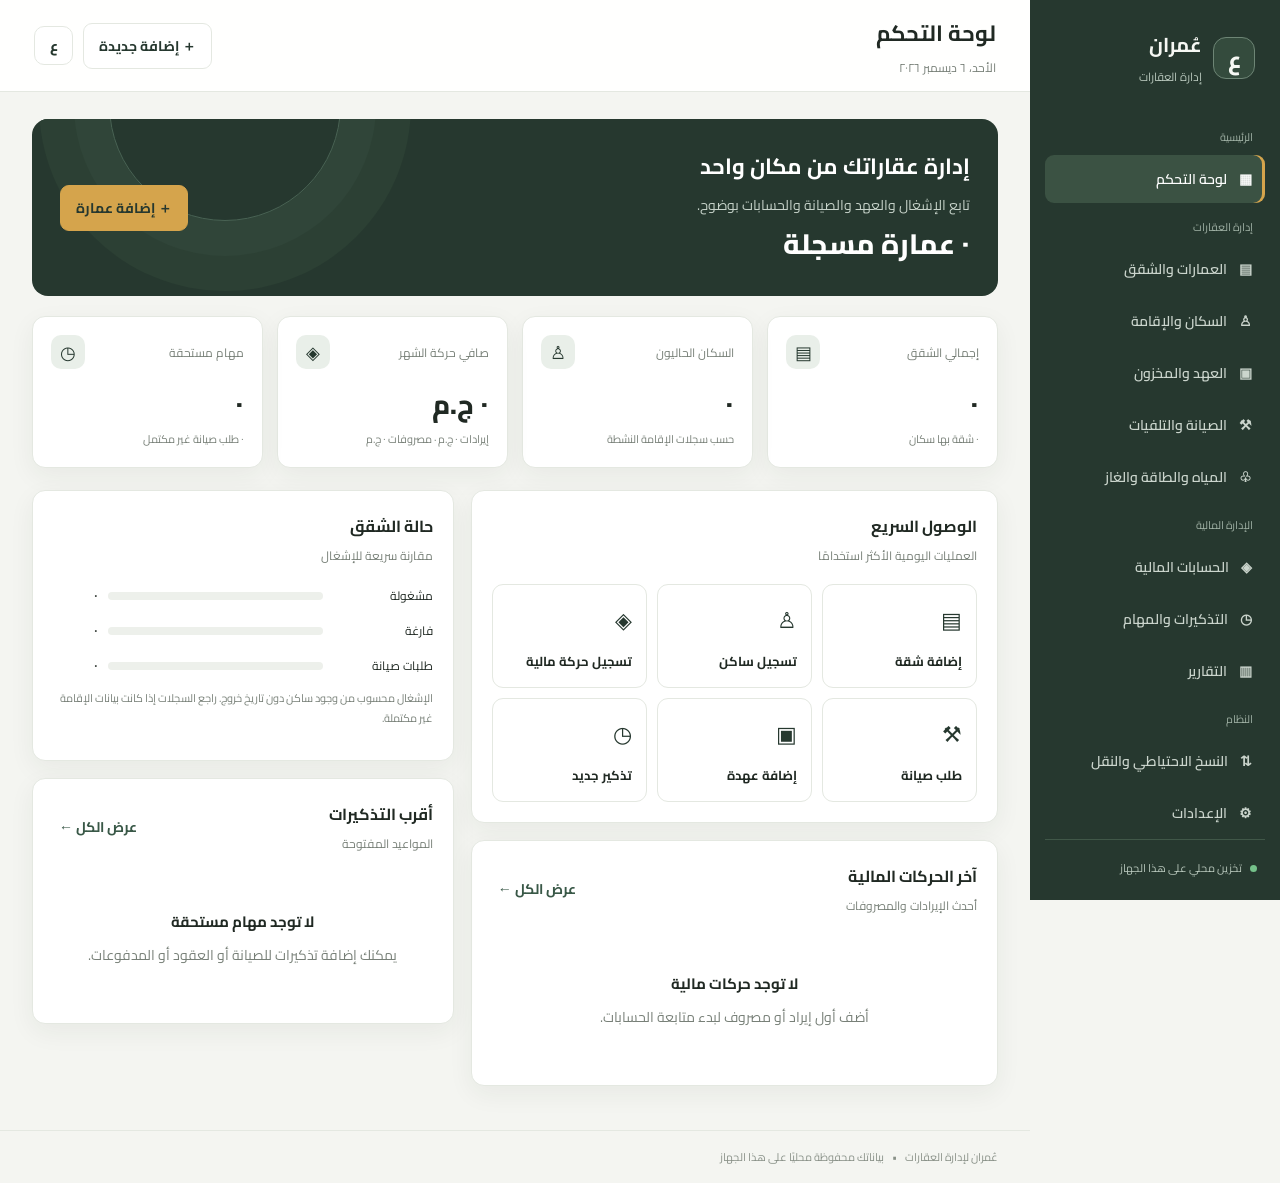
==== index.html @ 76b965e6 "Upgrade IndexedDB schema to version 3 safely" ====
<!doctype html>
<html lang="ar" dir="rtl">
<head>
<meta charset="utf-8"><meta name="viewport" content="width=device-width,initial-scale=1,viewport-fit=cover">
<meta name="theme-color" content="#26382f"><meta name="description" content="نظام إدارة العمارات والشقق والسكان والعهد والحسابات">
<style>
@import url('https://fonts.googleapis.com/css2?family=Cairo:wght@400;500;600;700;800&display=swap');
:root{--bg:#f4f5f1;--panel:#fff;--ink:#202923;--muted:#788078;--line:#e4e8e1;--green:#26382f;--green2:#395847;--soft:#e9efe9;--gold:#d5a44c;--red:#b54c42;--shadow:0 8px 26px rgba(26,44,33,.06)}
*{box-sizing:border-box}body{margin:0;background:var(--bg);color:var(--ink);font-family:"Cairo",Tahoma,Arial,sans-serif;font-size:14px}button,input,select,textarea{font:inherit}button{cursor:pointer}.app-shell{min-height:100vh;display:flex}.sidebar{width:250px;background:var(--green);color:#f6f8f4;position:fixed;right:0;top:0;bottom:0;padding:22px 15px;display:flex;flex-direction:column;z-index:20;overflow:auto}.brand{display:flex;align-items:center;gap:11px;padding:4px 10px 26px}.brand-mark{width:42px;height:42px;border:1px solid #6d8575;border-radius:13px;display:grid;place-items:center;font-size:23px;font-weight:800;background:#344b3d}.brand b{display:block;font-size:20px}.brand small{color:#b8c7bc}.nav-label{font-size:11px;color:#9fb0a4;margin:12px 12px 6px}.nav{width:100%;border:0;background:transparent;color:#cbd5cd;text-align:right;padding:11px 13px;border-radius:9px;display:flex;align-items:center;gap:12px;margin:2px 0;font-weight:600}.nav span{flex:1}.nav:hover,.nav.active{background:#3b5243;color:white}.nav.active{box-shadow:inset -3px 0 var(--gold)}.nav-badge{background:#d5a44c;color:#1f3026;border-radius:30px;min-width:8px;height:8px}.sidebar-foot{margin-top:auto;padding:18px 8px 0;color:#b8c7bc;font-size:11px;border-top:1px solid #405748}.status-dot{display:inline-block;width:7px;height:7px;background:#75c18a;border-radius:50%;margin-left:6px}.main{margin-right:250px;width:calc(100% - 250px);min-width:0}.topbar{height:92px;padding:20px 34px;background:rgba(255,255,255,.92);border-bottom:1px solid var(--line);display:flex;align-items:center;gap:14px;position:sticky;top:0;z-index:10}.topbar h1{margin:0;font-size:22px}.topbar p{margin:2px 0 0;color:var(--muted);font-size:12px}.top-actions{margin-right:auto;display:flex;gap:10px;align-items:center}.avatar,.icon-btn{border:1px solid var(--line);background:#fff;border-radius:10px;width:39px;height:39px;color:var(--green);font-weight:800}.mobile-menu{display:none}.content{padding:27px 32px;max-width:1600px;margin:auto;min-height:calc(100vh - 145px)}.footer{padding:16px 32px;color:#899188;font-size:11px;border-top:1px solid var(--line)}.footer span{margin:0 6px}.button{border:1px solid var(--green);background:var(--green);color:white;border-radius:9px;padding:9px 15px;font-weight:700;display:inline-flex;align-items:center;justify-content:center;gap:7px}.button:hover{background:var(--green2)}.button.ghost{background:white;color:var(--green);border-color:var(--line)}.button.danger{background:#fff5f4;border-color:#f0d4d1;color:var(--red)}.button.small{padding:5px 9px;font-size:12px}.button.gold{background:var(--gold);border-color:var(--gold);color:#25352a}.icon-btn{font-size:19px}.hero{background:var(--green);color:white;padding:26px 28px;border-radius:16px;display:flex;align-items:center;gap:20px;justify-content:space-between;margin-bottom:20px;position:relative;overflow:hidden}.hero:after{content:"";position:absolute;width:230px;height:230px;border:1px solid #496354;border-radius:50%;left:8%;top:-130px;box-shadow:0 0 0 35px #304539,0 0 0 70px #2c4034}.hero>*{z-index:1}.hero h2{margin:0 0 5px;font-size:22px}.hero p{margin:0;color:#c6d2c9}.hero .hero-number{font-size:28px;font-weight:800}.hero .button{background:var(--gold);border-color:var(--gold);color:#26382f}.stats-grid{display:grid;grid-template-columns:repeat(4,minmax(0,1fr));gap:14px;margin-bottom:22px}.stat-card,.panel,.data-card{background:var(--panel);border:1px solid var(--line);border-radius:13px;box-shadow:var(--shadow)}.stat-card{padding:18px}.stat-top{display:flex;align-items:center;justify-content:space-between;color:var(--muted);font-size:12px}.stat-icon{width:34px;height:34px;border-radius:10px;display:grid;place-items:center;background:var(--soft);color:var(--green);font-size:18px}.stat-value{font-size:27px;font-weight:800;margin:10px 0 0}.stat-note{font-size:11px;color:var(--muted)}.dashboard-grid{display:grid;grid-template-columns:1.25fr 1fr;gap:17px}.panel{padding:20px;margin-bottom:17px;min-width:0}.panel-head{display:flex;align-items:center;justify-content:space-between;gap:12px;margin-bottom:17px}.panel-head h3{margin:0;font-size:16px}.panel-head p{margin:3px 0 0;color:var(--muted);font-size:12px}.link-btn{border:0;background:transparent;color:var(--green2);font-weight:700}.quick-grid{display:grid;grid-template-columns:repeat(3,1fr);gap:10px}.quick-tile{border:1px solid var(--line);background:#fff;border-radius:11px;padding:14px;text-align:right;display:flex;flex-direction:column;gap:8px;color:var(--ink)}.quick-tile:hover{border-color:#a7b8aa;background:#f9fbf8}.quick-tile b{font-size:13px}.quick-tile span{font-size:22px;color:var(--green)}.section-title{display:flex;justify-content:space-between;align-items:center;margin-bottom:18px;gap:12px}.section-title h2{font-size:20px;margin:0}.section-title p{color:var(--muted);margin:4px 0 0;font-size:12px}.toolbar{display:flex;gap:9px;flex-wrap:wrap;margin-bottom:15px}.field,.search{border:1px solid #dfe5de;background:#fff;border-radius:9px;padding:10px 12px;outline:none;color:var(--ink);width:100%;min-width:0}.field:focus,.search:focus{border-color:#6c8b75;box-shadow:0 0 0 3px #e7eee8}.search{max-width:330px}.toolbar .field{width:auto;min-width:145px}.table-wrap{overflow:auto;border:1px solid var(--line);border-radius:10px}table{width:100%;border-collapse:collapse;white-space:nowrap;background:white}th,td{padding:12px 14px;text-align:right;border-bottom:1px solid #edf0eb;font-size:12px}th{background:#f8f9f6;color:#727c72;font-weight:700}tbody tr:last-child td{border-bottom:0}tbody tr:hover{background:#fbfcfa}.empty{text-align:center;padding:35px 15px;color:var(--muted)}.empty b{display:block;color:var(--ink);font-size:15px;margin-bottom:6px}.pill{display:inline-flex;padding:4px 8px;border-radius:30px;background:#edf1ed;color:#526355;font-size:11px;font-weight:700}.pill.good{background:#e6f4e9;color:#2e7543}.pill.warn{background:#fff3d9;color:#936a19}.pill.bad{background:#fde9e7;color:#a43d35}.pill.blue{background:#e8f1f7;color:#3f6b82}.muted{color:var(--muted)}.two-col{display:grid;grid-template-columns:1fr 1fr;gap:17px}.form-grid{display:grid;grid-template-columns:repeat(2,minmax(0,1fr));gap:13px}.form-field{display:flex;flex-direction:column;gap:6px}.form-field label{font-weight:700;font-size:12px}.form-field.full{grid-column:1/-1}.form-field small{font-size:11px;color:var(--muted)}textarea.field{min-height:80px;resize:vertical}.modal-backdrop{position:fixed;inset:0;background:rgba(18,28,21,.55);z-index:100;display:grid;place-items:center;padding:18px}.modal{width:min(720px,100%);max-height:90vh;overflow:auto;background:white;border-radius:16px;box-shadow:0 20px 70px #0003}.modal-head{display:flex;align-items:center;justify-content:space-between;padding:18px 22px;border-bottom:1px solid var(--line)}.modal-head h3{margin:0;font-size:17px}.modal-body{padding:22px}.modal-foot{padding:15px 22px;border-top:1px solid var(--line);display:flex;gap:9px;justify-content:flex-start}.close-btn{border:0;background:#f1f3ef;border-radius:8px;width:32px;height:32px}.toast-root{position:fixed;bottom:20px;left:20px;z-index:200;display:grid;gap:8px}.toast{padding:12px 16px;background:#24392d;color:white;border-radius:10px;box-shadow:var(--shadow);max-width:min(400px,90vw)}.toast.error{background:#9d3d35}.alert-strip{margin:16px 32px 0;padding:12px 15px;border:1px solid #f0dbad;background:#fff8e8;color:#805f1c;border-radius:10px}.hidden{display:none!important}.bar-row{display:grid;grid-template-columns:100px 1fr 45px;gap:10px;align-items:center;margin:12px 0;font-size:12px}.bar-track{height:8px;background:#edf0eb;border-radius:20px;overflow:hidden}.bar-fill{height:100%;background:var(--green2);border-radius:20px}.resident-photo{width:35px;height:35px;object-fit:cover;border-radius:9px;background:#edf0eb}.file-drop{padding:22px;border:1px dashed #b9c7ba;border-radius:12px;text-align:center;background:#fafbf9}.file-drop input{max-width:100%}.notice{padding:13px 15px;background:#f5f7f2;border-right:3px solid var(--gold);border-radius:7px;color:#586257;font-size:12px;line-height:1.9}.actions{display:flex;gap:6px;align-items:center}.actions button{border:1px solid var(--line);background:white;border-radius:7px;padding:5px 8px;color:var(--green);font-size:12px}.danger-text{color:var(--red)}.mini-metrics{display:flex;gap:8px;flex-wrap:wrap}.metric-chip{padding:8px 11px;background:#f4f6f2;border-radius:8px;font-size:12px}.metric-chip b{margin-right:5px}.tabs{display:flex;gap:5px;border-bottom:1px solid var(--line);margin-bottom:15px;overflow:auto}.tab{padding:10px 13px;border:0;background:none;color:var(--muted);white-space:nowrap}.tab.active{color:var(--green);border-bottom:2px solid var(--green);font-weight:800}.checkline{display:flex;align-items:center;gap:8px}.checkline input{width:17px;height:17px}.danger-zone{border:1px solid #f0d4d1;border-radius:10px;padding:15px}.danger-zone h4{color:var(--red);margin:0 0 8px}.small-text{font-size:11px;color:var(--muted);line-height:1.8}.report-summary{display:grid;grid-template-columns:repeat(3,1fr);gap:10px}.report-box{padding:14px;background:#f6f7f4;border-radius:9px}.report-box small{color:var(--muted);display:block}.report-box b{font-size:19px}.print-only{display:none}
@media(max-width:1100px){.stats-grid{grid-template-columns:repeat(2,1fr)}.content{padding:22px}.topbar{padding:18px 22px}.dashboard-grid{grid-template-columns:1fr}}
@media(max-width:760px){.sidebar{transform:translateX(105%);transition:transform .2s;width:270px;box-shadow:-12px 0 30px #0002}.sidebar.open{transform:translateX(0)}.main{margin-right:0;width:100%}.mobile-menu{display:block}.topbar{height:78px;padding:12px 15px}.topbar h1{font-size:18px}.topbar p{font-size:10px}.top-actions .button{padding:8px 10px;font-size:12px}.content{padding:17px 13px}.hero{padding:20px;align-items:flex-start;flex-direction:column}.hero h2{font-size:19px}.stats-grid{gap:9px}.stat-card{padding:13px}.stat-value{font-size:23px}.dashboard-grid,.two-col{grid-template-columns:1fr}.quick-grid{grid-template-columns:repeat(2,1fr)}.form-grid{grid-template-columns:1fr}.form-field.full{grid-column:auto}.section-title{align-items:flex-start}.section-title h2{font-size:18px}.search{max-width:none;flex:1}.toolbar .field{flex:1;min-width:120px}.panel{padding:14px}.report-summary{grid-template-columns:1fr 1fr}.footer{padding:14px}.alert-strip{margin:10px 13px 0}.modal-backdrop{padding:8px}.modal-body{padding:15px}.modal-head,.modal-foot{padding:14px 15px}}
@media print{.sidebar,.topbar,.footer,.toolbar,.button,.actions,.mobile-menu{display:none!important}.main{margin:0;width:100%}.content{padding:0}.panel,.stat-card{box-shadow:none;break-inside:avoid}.print-only{display:block}body{background:white}}

</style>
<title>عمران | إدارة العقارات</title>
</head>
<body>
<div class="app-shell">
<aside class="sidebar" id="sidebar">
  <div class="brand"><div class="brand-mark">ع</div><div><b>عُمران</b><small>إدارة العقارات</small></div></div>
  <div class="nav-label">الرئيسية</div>
  <button class="nav active" data-page="dashboard">▦ <span>لوحة التحكم</span></button>
  <div class="nav-label">إدارة العقارات</div>
  <button class="nav" data-page="buildings">▤ <span>العمارات والشقق</span></button>
  <button class="nav" data-page="residents">♙ <span>السكان والإقامة</span></button>
  <button class="nav" data-page="inventory">▣ <span>العهد والمخزون</span></button>
  <button class="nav" data-page="maintenance">⚒ <span>الصيانة والتلفيات</span></button>
  <button class="nav" data-page="utilities">♧ <span>المياه والطاقة والغاز</span></button>
  <div class="nav-label">الإدارة المالية</div>
  <button class="nav" data-page="finance">◈ <span>الحسابات المالية</span></button>
  <button class="nav" data-page="reminders">◷ <span>التذكيرات والمهام</span><i id="reminderBadge" class="nav-badge"></i></button>
  <button class="nav" data-page="reports">▥ <span>التقارير</span></button>
  <div class="nav-label">النظام</div>
  <button class="nav" data-page="backup">⇅ <span>النسخ الاحتياطي والنقل</span></button>
  <button class="nav" data-page="settings">⚙ <span>الإعدادات</span></button>
  <div class="sidebar-foot"><span class="status-dot"></span> تخزين محلي على هذا الجهاز</div>
</aside>
<main class="main">
<header class="topbar"><button class="icon-btn mobile-menu" id="menuToggle" aria-label="القائمة">☰</button><div><h1 id="pageTitle">لوحة التحكم</h1><p id="todayLabel"></p></div><div class="top-actions"><button class="button ghost" id="quickAdd">＋ إضافة جديدة</button><button class="avatar" id="profileBtn" title="معلومات البرنامج">ع</button></div></header>
<div id="alertStrip" class="alert-strip hidden"></div>
<section id="pageContent" class="content" aria-live="polite"></section>
<footer class="footer">عُمران لإدارة العقارات <span>•</span> بياناتك محفوظة محليًا على هذا الجهاز</footer>
</main>
</div>
<div id="modalRoot"></div><div id="toastRoot" class="toast-root" aria-live="polite"></div>
<script>
/* Omran property manager - local-first, IndexedDB */
(() => {
"use strict";
const DB_NAME="omran-property-manager", DB_VERSION=3, STORE="records", META="meta";
const $=s=>document.querySelector(s), $$=s=>Array.from(document.querySelectorAll(s));
const today=()=>new Date().toISOString().slice(0,10);
const uid=()=>`${Date.now().toString(36)}-${Math.random().toString(36).slice(2,9)}`;
const fmt=n=>new Intl.NumberFormat("ar-EG",{maximumFractionDigits:2}).format(Number(n||0));
const dateFmt=d=>d?new Date(d+"T12:00:00").toLocaleDateString("ar-EG"): "—";
const esc=s=>String(s??"").replace(/[&<>"']/g,c=>({"&":"&amp;","<":"&lt;",">":"&gt;",'"':"&quot;","'":"&#39;"}[c]));
const money=n=>`${fmt(n)} ج.م`;
const categories={
buildings:{label:"العمارات",title:"العمارات والشقق"},
apartments:{label:"الشقق",title:"الشقق"},
residents:{label:"السكان",title:"السكان والإقامة"},
inventory:{label:"العهد",title:"العهد والمخزون"},
maintenance:{label:"الصيانة",title:"الصيانة والتلفيات"},
utilities:{label:"المرافق",title:"المياه والطاقة والغاز"},
finance:{label:"الحسابات",title:"الحسابات المالية"},
reminders:{label:"التذكيرات",title:"التذكيرات والمهام"},
};
let db, state={page:"dashboard", search:"", filterBuilding:"", filterStatus:"", editId:null, modalType:null, lock:false};
const stores=["buildings","apartments","residents","residenceHistory","inventory","stockMoves","maintenance","utilities","transactions","reminders","meta"];
function openDB(){return new Promise((resolve,reject)=>{const req=indexedDB.open(DB_NAME,DB_VERSION);req.onupgradeneeded=()=>{const d=req.result;stores.forEach(s=>{if(!d.objectStoreNames.contains(s))d.createObjectStore(s,{keyPath:"id"});});};req.onsuccess=()=>resolve(req.result);req.onerror=()=>reject(req.error);});}
function all(store){return new Promise((resolve,reject)=>{const tx=db.transaction(store,"readonly"),r=tx.objectStore(store).getAll();r.onsuccess=()=>resolve(r.result||[]);r.onerror=()=>reject(r.error);});}
function get(store,id){return new Promise((resolve,reject)=>{const r=db.transaction(store,"readonly").objectStore(store).get(id);r.onsuccess=()=>resolve(r.result||null);r.onerror=()=>reject(r.error);});}
function put(store,obj){return new Promise((resolve,reject)=>{const tx=db.transaction(store,"readwrite");tx.objectStore(store).put(obj);tx.oncomplete=()=>resolve(obj);tx.onerror=()=>reject(tx.error);});}
function del(store,id){return new Promise((resolve,reject)=>{const tx=db.transaction(store,"readwrite");tx.objectStore(store).delete(id);tx.oncomplete=resolve;tx.onerror=()=>reject(tx.error);});}
async function rows(store){return (await all(store)).sort((a,b)=>(b.updatedAt||b.createdAt||"").localeCompare(a.updatedAt||a.createdAt||""));}
async function save(store,data){const old=data.id?await get(store,data.id):null;const obj={...old,...data,id:data.id||uid(),createdAt:old?.createdAt||new Date().toISOString(),updatedAt:new Date().toISOString()};await put(store,obj);return obj;}
function toast(msg,type=""){const el=document.createElement("div");el.className="toast "+type;el.textContent=msg;$("#toastRoot").append(el);setTimeout(()=>el.remove(),3500);}
function buildingName(id,bs){return bs.find(x=>x.id===id)?.name||"—";}
function apartmentName(id,aps,bs=[]){const a=aps.find(x=>x.id===id);return a?`${buildingName(a.buildingId,bs)} / شقة ${a.number}`:"—";}
function pill(text,type=""){return `<span class="pill ${type}">${esc(text)}</span>`;}
function empty(title,desc="ابدأ بإضافة أول سجل لهذا القسم."){return `<div class="empty"><b>${esc(title)}</b>${esc(desc)}</div>`;}
function pageTitle(p){const map={dashboard:"لوحة التحكم",buildings:"العمارات والشقق",residents:"السكان والإقامة",inventory:"العهد والمخزون",maintenance:"الصيانة والتلفيات",utilities:"المياه والطاقة والغاز",finance:"الحسابات المالية",reminders:"التذكيرات والمهام",reports:"التقارير",backup:"النسخ الاحتياطي والنقل",settings:"الإعدادات"};return map[p]||"عُمران";}
function sectionHead(title,desc,buttonText="",buttonAction=""){return `<div class="section-title"><div><h2>${title}</h2><p>${desc}</p></div>${buttonText?`<button class="button" data-action="${buttonAction}">＋ ${buttonText}</button>`:""}</div>`;}
function panelHead(title,desc="",right=""){return `<div class="panel-head"><div><h3>${title}</h3>${desc?`<p>${desc}</p>`:""}</div>${right}</div>`;}
function stat(label,value,icon,note=""){return `<div class="stat-card"><div class="stat-top"><span>${label}</span><span class="stat-icon">${icon}</span></div><div class="stat-value">${value}</div><div class="stat-note">${note}</div></div>`;}
function table(headers,body){return `<div class="table-wrap"><table><thead><tr>${headers.map(h=>`<th>${h}</th>`).join("")}</tr></thead><tbody>${body||`<tr><td colspan="${headers.length}">${empty("لا توجد بيانات مطابقة","غيّر عوامل البحث أو أضف سجلًا جديدًا.")}</td></tr>`}</tbody></table></div>`;}
function actionButtons(store,id){return `<div class="actions"><button data-action="edit" data-store="${store}" data-id="${id}">تعديل</button><button class="danger-text" data-action="delete" data-store="${store}" data-id="${id}">حذف</button></div>`;}
function buildingOptions(bs,selected=""){return `<option value="">اختر العمارة</option>`+bs.map(b=>`<option value="${b.id}" ${selected===b.id?"selected":""}>${esc(b.name)}</option>`).join("");}
function apartmentOptions(aps,bs,selected=""){return `<option value="">اختر الشقة</option>`+aps.map(a=>`<option value="${a.id}" ${selected===a.id?"selected":""}>${esc(buildingName(a.buildingId,bs))} — ${esc(a.number)}</option>`).join("");}
async function render(){if(!db)return;$("#pageTitle").textContent=pageTitle(state.page);$("#todayLabel").textContent=new Date().toLocaleDateString("ar-EG",{weekday:"long",year:"numeric",month:"long",day:"numeric"});$$(".nav").forEach(b=>b.classList.toggle("active",b.dataset.page===state.page));const reminders=await all("reminders");const due=reminders.filter(r=>!r.done&&r.date<=today()).length;$("#reminderBadge").style.display=due?"inline-block":"none";$("#alertStrip").classList.toggle("hidden",!due);$("#alertStrip").textContent=due?`لديك ${fmt(due)} تذكيرًا أو مهمة مستحقة أو متأخرة. راجع قسم التذكيرات.`:"";const content=$("#pageContent");content.innerHTML=await renderPage(state.page);content.querySelectorAll("[data-action]").forEach(b=>b.addEventListener("click",()=>handleAction(b.dataset.action,b.dataset.store,b.dataset.id)));content.querySelectorAll("[data-page-link]").forEach(b=>b.addEventListener("click",()=>navigate(b.dataset.pageLink)));content.querySelectorAll("[data-filter]").forEach(el=>el.addEventListener("input",()=>{state[el.dataset.filter]=el.value;render();}));content.querySelectorAll("[data-csv]").forEach(b=>b.addEventListener("click",()=>exportCSV(b.dataset.csv)));content.querySelectorAll("[data-print]").forEach(b=>b.addEventListener("click",()=>window.print()));}
async function renderPage(p){switch(p){case"dashboard":return dashboard();case"buildings":return buildingsPage();case"residents":return residentsPage();case"inventory":return inventoryPage();case"maintenance":return maintenancePage();case"utilities":return utilitiesPage();case"finance":return financePage();case"reminders":return remindersPage();case"reports":return reportsPage();case"backup":return backupPage();case"settings":return settingsPage();default:return dashboard();}}
async function dashboard(){const [bs,aps,rs,ms,ts,rem,inv]=await Promise.all(["buildings","apartments","residents","maintenance","transactions","reminders","inventory"].map(all));const activeResidents=rs.filter(x=>!x.exitDate);const occupied=new Set(activeResidents.map(x=>x.apartmentId));const due=rem.filter(x=>!x.done&&x.date<=today());const month=today().slice(0,7),tx=ts.filter(x=>(x.date||"").startsWith(month));const inc=tx.filter(x=>x.type==="income").reduce((s,x)=>s+Number(x.amount||0),0),out=tx.filter(x=>x.type==="expense").reduce((s,x)=>s+Number(x.amount||0),0);const openM=ms.filter(x=>x.status!=="مكتمل");const recent=[...ts].sort((a,b)=>(b.date||"").localeCompare(a.date||"")).slice(0,5);return `<div class="hero"><div><h2>إدارة عقاراتك من مكان واحد</h2><p>تابع الإشغال والعهد والصيانة والحسابات بوضوح.</p><div class="hero-number">${fmt(bs.length)} عمارة مسجلة</div></div><button class="button" data-action="add" data-store="buildings">＋ إضافة عمارة</button></div><div class="stats-grid">${stat("إجمالي الشقق",fmt(aps.length),"▤",`${fmt(occupied.size)} شقة بها سكان`)}${stat("السكان الحاليون",fmt(activeResidents.length),"♙","حسب سجلات الإقامة النشطة")}${stat("صافي حركة الشهر",money(inc-out),"◈",`إيرادات ${money(inc)} · مصروفات ${money(out)}`)}${stat("مهام مستحقة",fmt(due.length),"◷",`${fmt(openM.length)} طلب صيانة غير مكتمل`)}</div><div class="dashboard-grid"><div><div class="panel">${panelHead("الوصول السريع","العمليات اليومية الأكثر استخدامًا")}<div class="quick-grid"><button class="quick-tile" data-action="add" data-store="apartments"><span>▤</span><b>إضافة شقة</b></button><button class="quick-tile" data-action="add" data-store="residents"><span>♙</span><b>تسجيل ساكن</b></button><button class="quick-tile" data-action="add" data-store="transactions"><span>◈</span><b>تسجيل حركة مالية</b></button><button class="quick-tile" data-action="add" data-store="maintenance"><span>⚒</span><b>طلب صيانة</b></button><button class="quick-tile" data-action="add" data-store="inventory"><span>▣</span><b>إضافة عهدة</b></button><button class="quick-tile" data-action="add" data-store="reminders"><span>◷</span><b>تذكير جديد</b></button></div></div><div class="panel">${panelHead("آخر الحركات المالية","أحدث الإيرادات والمصروفات",`<button class="link-btn" data-page-link="finance">عرض الكل ←</button>`)}${recent.length?table(["التاريخ","البيان","النوع","المبلغ"],recent.map(t=>`<tr><td>${dateFmt(t.date)}</td><td>${esc(t.title)}</td><td>${pill(t.type==="income"?"إيراد":"مصروف",t.type==="income"?"good":"warn")}</td><td>${money(t.amount)}</td></tr>`).join("")):empty("لا توجد حركات مالية","أضف أول إيراد أو مصروف لبدء متابعة الحسابات.")}</div></div><div><div class="panel">${panelHead("حالة الشقق","مقارنة سريعة للإشغال")}<div class="bar-row"><span>مشغولة</span><div class="bar-track"><div class="bar-fill" style="width:${aps.length?Math.min(100,occupied.size/aps.length*100):0}%"></div></div><b>${fmt(occupied.size)}</b></div><div class="bar-row"><span>فارغة</span><div class="bar-track"><div class="bar-fill" style="width:${aps.length?Math.min(100,Math.max(0,aps.length-occupied.size)/aps.length*100):0}%;background:#d5a44c"></div></div><b>${fmt(Math.max(0,aps.length-occupied.size))}</b></div><div class="bar-row"><span>طلبات صيانة</span><div class="bar-track"><div class="bar-fill" style="width:${Math.min(100,openM.length*10)}%;background:#b54c42"></div></div><b>${fmt(openM.length)}</b></div><p class="small-text">الإشغال محسوب من وجود ساكن دون تاريخ خروج. راجع السجلات إذا كانت بيانات الإقامة غير مكتملة.</p></div><div class="panel">${panelHead("أقرب التذكيرات","المواعيد المفتوحة",`<button class="link-btn" data-page-link="reminders">عرض الكل ←</button>`)}${due.length?due.slice(0,5).map(r=>`<div class="bar-row" style="grid-template-columns:1fr auto"><span>${esc(r.title)}<small class="muted" style="display:block">${dateFmt(r.date)}</small></span>${pill(r.date<today()?"متأخر":"اليوم",r.date<today()?"bad":"warn")}</div>`).join(""):empty("لا توجد مهام مستحقة","يمكنك إضافة تذكيرات للصيانة أو العقود أو المدفوعات.")}</div></div></div>`;}
async function buildingsPage(){const [bs,aps]=await Promise.all([all("buildings"),all("apartments")]);const q=state.search.toLowerCase();const list=bs.filter(b=>(b.name+" "+b.address).toLowerCase().includes(q));return `${sectionHead("العمارات والشقق","إدارة العقارات والوحدات وسعة كل شقة","إضافة عمارة","add-building")}<div class="toolbar"><input class="search" placeholder="ابحث باسم العمارة أو العنوان..." data-filter="search" value="${esc(state.search)}"><button class="button ghost" data-action="add" data-store="apartments">＋ إضافة شقة</button></div><div class="stats-grid">${stat("العمارات",fmt(bs.length),"▤")}${stat("الشقق",fmt(aps.length),"▦")}${stat("إجمالي السعة",fmt(aps.reduce((s,a)=>s+Number(a.capacity||0),0)),"♙","مكانًا للسكن")}${stat("متوسط الشقق/عمارة",bs.length?fmt(aps.length/bs.length):"0","⌂")}</div><div class="panel">${list.length?table(["العمارة","العنوان","الأدوار","عدد الشقق","بيانات التواصل","الإجراءات"],list.map(b=>`<tr><td><b>${esc(b.name)}</b></td><td>${esc(b.address||"—")}</td><td>${fmt(b.floors||0)}</td><td>${aps.filter(a=>a.buildingId===b.id).length}</td><td>${esc(b.phone||"—")}</td><td>${actionButtons("buildings",b.id)} <button class="button small ghost" data-action="view-building" data-id="${b.id}">الشقق</button></td></tr>`).join("")):empty("لا توجد عمارات بعد","أضف العمارة الأولى ثم أضف الشقق التابعة لها.")}</div><div class="panel">${panelHead("قائمة الشقق","رقم الشقة فريد داخل كل عمارة",`<button class="button small ghost" data-csv="apartments">تصدير CSV</button>`)}${aps.length?table(["العمارة","رقم الشقة","الدور","السعة","الحالة","ملاحظات","الإجراءات"],aps.map(a=>`<tr><td>${esc(buildingName(a.buildingId,bs))}</td><td><b>${esc(a.number)}</b></td><td>${esc(a.floor||"—")}</td><td>${fmt(a.capacity||0)}</td><td>${pill(a.status||"متاحة",a.status==="مشغولة"?"good":a.status==="صيانة"?"warn":"")}</td><td>${esc(a.notes||"—")}</td><td>${actionButtons("apartments",a.id)}</td></tr>`).join("")):empty("لا توجد شقق","أضف الشقق بعد تسجيل العمارة.")}</div>`;}
async function residentsPage(){const [rs,aps,bs,hist]=await Promise.all([all("residents"),all("apartments"),all("buildings"),all("residenceHistory")]);const q=state.search.toLowerCase();const list=rs.filter(r=>([r.name,r.nationalId,r.phone,r.job].join(" ").toLowerCase().includes(q)));const history=hist.slice().sort((a,b)=>(b.eventDate||"").localeCompare(a.eventDate||""));return `${sectionHead("السكان والإقامة","ملفات السكان، المغادرة، والانتقال بين الشقق مع سجل تاريخي مستقل","تسجيل ساكن","add-residents")}<div class="toolbar"><input class="search" placeholder="الاسم أو الرقم القومي أو الهاتف..." data-filter="search" value="${esc(state.search)}"><button class="button ghost" data-csv="residents">تصدير CSV السكان</button><button class="button ghost" data-csv="residenceHistory">تصدير سجل الإقامة</button></div><div class="panel">${list.length?table(["الاسم","الرقم القومي","الشقة الحالية","الوظيفة","الهاتف","بداية الإقامة","تاريخ المغادرة","الحالة","الإجراءات"],list.map(r=>`<tr><td><b>${esc(r.name)}</b></td><td>${esc(r.nationalId||"—")}</td><td>${esc(apartmentName(r.apartmentId,aps,bs))}</td><td>${esc(r.job||"—")}</td><td>${esc(r.phone||"—")}</td><td>${dateFmt(r.entryDate)}</td><td>${dateFmt(r.exitDate)}</td><td>${pill(r.exitDate?"غادر":"مقيم",r.exitDate?"":"good")}</td><td>${actionButtons("residents",r.id)} ${!r.exitDate?`<div class="actions"><button data-action="transfer-resident" data-id="${r.id}">نقل لشقة</button><button data-action="exit-resident" data-id="${r.id}" class="danger-text">تسجيل مغادرة</button></div>`:""}</td></tr>`).join("")):empty("لا توجد سجلات سكان","سجّل بيانات الساكن واربطه بالشقة وتاريخ الدخول.")}</div><div class="panel">${panelHead("سجل المغادرة والانتقالات","سجل تاريخي مستقل لا يُحذف عند تغيير الشقة الحالية.")}${history.length?table(["التاريخ","الساكن","نوع الحركة","من الشقة","إلى الشقة","ملاحظات"],history.map(h=>`<tr><td>${dateFmt(h.eventDate)}</td><td><b>${esc(h.residentName||"—")}</b></td><td>${pill(h.eventType==="transfer"?"انتقال بين شقق":"مغادرة",h.eventType==="transfer"?"warn":"bad")}</td><td>${esc(apartmentName(h.fromApartmentId,aps,bs))}</td><td>${esc(h.toApartmentId?apartmentName(h.toApartmentId,aps,bs):"—")}</td><td>${esc(h.notes||"—")}</td></tr>`).join("")):empty("لا توجد حركات سابقة","ستظهر هنا عمليات المغادرة والانتقال بعد تسجيلها.")}</div><div class="notice">الرقم القومي وصور الهوية بيانات حساسة. لا تُدرجها في تقارير عامة، واحمِ ملفات النسخ الاحتياطي.</div>`;}
async function inventoryPage(){const [inv,bs,aps,moves]=await Promise.all(["inventory","buildings","apartments","stockMoves"].map(all));const q=state.search.toLowerCase();const list=inv.filter(x=>(x.name+" "+x.category+" "+x.code).toLowerCase().includes(q));return `${sectionHead("العهد والمخزون","تتبع الأجهزة والأثاث والأدوات وحركة التسليم والإرجاع","إضافة صنف","add-inventory")}<div class="toolbar"><input class="search" placeholder="بحث باسم الصنف أو كوده..." data-filter="search" value="${esc(state.search)}"><button class="button ghost" data-action="stock-move">＋ حركة عهدة</button><button class="button ghost" data-csv="inventory">تصدير CSV</button></div><div class="stats-grid">${stat("الأصناف",fmt(inv.length),"▣")}${stat("إجمالي الكميات",fmt(inv.reduce((s,x)=>s+Number(x.quantity||0),0)),"▤")}${stat("قيمة المخزون",money(inv.reduce((s,x)=>s+Number(x.quantity||0)*Number(x.unitCost||0),0)),"◈")}${stat("حركات العهد",fmt(moves.length),"⇄")}</div><div class="panel">${list.length?table(["الصنف","الكود","التصنيف","الكمية الكلية","المتاح بالمخزن","تكلفة الوحدة","الإجراءات"],list.map(x=>{const issued=moves.filter(m=>m.itemId===x.id&&m.type==="issue").reduce((s,m)=>s+Number(m.quantity||0),0),returned=moves.filter(m=>m.itemId===x.id&&m.type==="return").reduce((s,m)=>s+Number(m.quantity||0),0),available=Number(x.quantity||0)-issued+returned;return `<tr><td><b>${esc(x.name)}</b></td><td>${esc(x.code||"—")}</td><td>${esc(x.category||"—")}</td><td>${fmt(x.quantity)}</td><td>${pill(fmt(available),available<=Number(x.minStock||0)?"warn":"good")}</td><td>${money(x.unitCost)}</td><td>${actionButtons("inventory",x.id)}</td></tr>`}).join("")):empty("المخزون فارغ","أضف الأصناف مثل الثلاجات والأسرة والمقشات وأنابيب الغاز.")}</div><div class="panel">${panelHead("آخر حركات العهد","التسليم والإرجاع والنقل والتلف")}${moves.length?table(["التاريخ","الصنف","النوع","الكمية","الشقة","المستلم/ملاحظات"],moves.slice().sort((a,b)=>(b.date||"").localeCompare(a.date||"")).slice(0,30).map(m=>`<tr><td>${dateFmt(m.date)}</td><td>${esc(inv.find(x=>x.id===m.itemId)?.name||"صنف محذوف")}</td><td>${esc(m.typeLabel||m.type)}</td><td>${fmt(m.quantity)}</td><td>${esc(apartmentName(m.apartmentId,aps,bs))}</td><td>${esc(m.person||m.notes||"—")}</td></tr>`).join("")):empty("لا توجد حركات عهد","استخدم زر حركة عهدة لتسجيل تسليم أو إرجاع.")}</div>`;}
async function maintenancePage(){const [ms,bs,aps]=await Promise.all(["maintenance","buildings","apartments"].map(all));const q=state.search.toLowerCase();const list=ms.filter(x=>(x.title+" "+x.type+" "+x.status+" "+x.description).toLowerCase().includes(q));return `${sectionHead("الصيانة والتلفيات","طلبات الإصلاح، الفنيون، التكاليف، وصور الحالة","طلب صيانة","add-maintenance")}<div class="toolbar"><input class="search" placeholder="ابحث في طلبات الصيانة..." data-filter="search" value="${esc(state.search)}"><button class="button ghost" data-csv="maintenance">تصدير CSV</button></div><div class="panel">${list.length?table(["التاريخ","المشكلة/العمل","العمارة/الشقة","النوع","الفني","التكلفة","الحالة","الإجراءات"],list.map(m=>`<tr><td>${dateFmt(m.date)}</td><td><b>${esc(m.title)}</b><small class="muted" style="display:block">${esc(m.description||"")}</small></td><td>${esc(m.apartmentId?apartmentName(m.apartmentId,aps,bs):buildingName(m.buildingId,bs))}</td><td>${esc(m.type||"إصلاح")}</td><td>${esc(m.technician||"—")}</td><td>${money(m.cost)}</td><td>${pill(m.status||"جديد",m.status==="مكتمل"?"good":m.status==="متأخر"?"bad":"warn")}</td><td>${actionButtons("maintenance",m.id)} <button data-action="complete-maintenance" data-id="${m.id}">إنهاء</button></td></tr>`).join("")):empty("لا توجد طلبات صيانة","سجّل إصلاح المياه أو الخزانات أو الكهرباء أو أي تلف.")}</div>`;}
async function utilitiesPage(){const [us,bs,aps]=await Promise.all(["utilities","buildings","apartments"].map(all));const q=state.search.toLowerCase();const list=us.filter(x=>(x.type+" "+x.description+" "+x.vendor).toLowerCase().includes(q));const total=us.reduce((s,x)=>s+Number(x.cost||0),0),qty=us.reduce((s,x)=>s+Number(x.quantity||0),0);return `${sectionHead("المياه والطاقة والغاز","مشتريات المياه، شحن الكهرباء، أسطوانات الغاز والخزانات","تسجيل عملية","add-utilities")}<div class="toolbar"><input class="search" placeholder="بحث بنوع العملية أو المورد..." data-filter="search" value="${esc(state.search)}"><button class="button ghost" data-csv="utilities">تصدير CSV</button></div><div class="stats-grid">${stat("عدد العمليات",fmt(us.length),"♧")}${stat("إجمالي الكميات",fmt(qty),"◉","بحسب وحدات التسجيل")}${stat("إجمالي التكلفة",money(total),"◈")}${stat("آخر تسجيل",us.length?dateFmt(us.slice().sort((a,b)=>(b.date||"").localeCompare(a.date||""))[0].date):"—","◷")}</div><div class="panel">${list.length?table(["التاريخ","نوع العملية","العمارة/الشقة","الكمية","الوحدة","التكلفة","المورد/الوصف","الإجراءات"],list.map(u=>`<tr><td>${dateFmt(u.date)}</td><td>${esc(u.type)}</td><td>${esc(u.apartmentId?apartmentName(u.apartmentId,aps,bs):buildingName(u.buildingId,bs))}</td><td>${fmt(u.quantity)}</td><td>${esc(u.unit||"—")}</td><td>${money(u.cost)}</td><td>${esc(u.vendor||u.description||"—")}</td><td>${actionButtons("utilities",u.id)}</td></tr>`).join("")):empty("لا توجد عمليات مرافق","سجّل شراء المياه أو شحن الكهرباء أو تعبئة/استبدال أسطوانة الغاز.")}</div><div class="notice">استخدم وحدات واضحة لكل سجل: متر مكعب أو لتر للمياه، جنيه لشحن الكهرباء، وأسـطوانة للتبادل. لا تجمع كميات بوحدات مختلفة في مؤشر واحد دون تمييز.</div>`;}
async function financePage(){const [ts,bs,aps,rs]=await Promise.all(["transactions","buildings","apartments","residents"].map(all));const q=state.search.toLowerCase(),month=state.financeMonth||today().slice(0,7);const list=ts.filter(t=>(!month||(t.date||"").startsWith(month))&&([t.title,t.category,t.notes,t.reference].join(" ").toLowerCase().includes(q)));const inc=list.filter(x=>x.type==="income").reduce((s,x)=>s+Number(x.amount||0),0),out=list.filter(x=>x.type==="expense").reduce((s,x)=>s+Number(x.amount||0),0),receivable=list.filter(x=>x.type==="receivable"&&!x.paid).reduce((s,x)=>s+Number(x.amount||0),0);return `${sectionHead("الحسابات المالية","الإيرادات والمصروفات والإيجارات والمستحقات","حركة مالية","add-transactions")}<div class="toolbar"><input class="search" placeholder="ابحث في الحركات..." data-filter="search" value="${esc(state.search)}"><input class="field" style="max-width:165px" type="month" id="financeMonth" value="${esc(month)}"><button class="button ghost" data-csv="transactions">تصدير CSV</button><button class="button ghost" data-action="add-rent">إنشاء استحقاق إيجار</button></div><div class="stats-grid">${stat("الإيرادات",money(inc),"↗","للفترة المحددة")}${stat("المصروفات",money(out),"↘","للفترة المحددة")}${stat("صافي الحركة",money(inc-out),"◈")}${stat("مستحقات غير مدفوعة",money(receivable),"◷")}</div><div class="panel">${list.length?table(["التاريخ","البيان","التصنيف","النوع","العمارة/الشقة","المبلغ","الحالة","الإجراءات"],list.map(t=>`<tr><td>${dateFmt(t.date)}</td><td><b>${esc(t.title)}</b><small class="muted" style="display:block">${esc(t.reference||"")}</small></td><td>${esc(t.category||"—")}</td><td>${pill(({income:"إيراد",expense:"مصروف",receivable:"مستحق"})[t.type]||t.type,t.type==="income"?"good":t.type==="expense"?"warn":"blue")}</td><td>${esc(t.apartmentId?apartmentName(t.apartmentId,aps,bs):buildingName(t.buildingId,bs))}</td><td>${money(t.amount)}</td><td>${t.type==="receivable"?pill(t.paid?"مدفوع":"غير مدفوع",t.paid?"good":"warn"):"—"}</td><td>${actionButtons("transactions",t.id)} ${t.type==="receivable"&&!t.paid?`<button data-action="mark-paid" data-id="${t.id}">تسجيل السداد</button>`:""}</td></tr>`).join("")):empty("لا توجد حركات في هذه الفترة","غيّر الشهر أو أضف إيرادًا أو مصروفًا أو استحقاقًا.")}</div><div class="notice">المبالغ تُسجّل كما أدخلها المستخدم. هذا سجل إداري وليس نظام محاسبة قانونيًا معتمدًا؛ راجع القيود والمستندات قبل الاعتماد الرسمي.</div>`;}
async function remindersPage(){const [rs,bs,aps]=await Promise.all(["reminders","buildings","apartments"].map(all));const q=state.search.toLowerCase();const list=rs.filter(r=>(r.title+" "+r.type+" "+r.notes).toLowerCase().includes(q)).sort((a,b)=>(a.done-b.done)||(a.date||"").localeCompare(b.date||""));return `${sectionHead("التذكيرات والمهام","مواعيد العقود والصيانة والمدفوعات والمهام الدورية","تذكير جديد","add-reminders")}<div class="toolbar"><input class="search" placeholder="بحث في التذكيرات..." data-filter="search" value="${esc(state.search)}"><button class="button ghost" data-csv="reminders">تصدير CSV</button></div><div class="panel">${list.length?table(["الموعد","المهمة","النوع","الارتباط","الأولوية","الحالة","الإجراءات"],list.map(r=>`<tr><td>${dateFmt(r.date)} ${!r.done&&r.date<today()?pill("متأخر","bad"):!r.done&&r.date===today()?pill("اليوم","warn"):""}</td><td><b>${esc(r.title)}</b><small class="muted" style="display:block">${esc(r.notes||"")}</small></td><td>${esc(r.type||"عام")}</td><td>${esc(r.apartmentId?apartmentName(r.apartmentId,aps,bs):buildingName(r.buildingId,bs))}</td><td>${pill(r.priority||"عادي",r.priority==="عاجل"?"bad":"")}</td><td>${pill(r.done?"مكتمل":"مفتوح",r.done?"good":"warn")}</td><td><button data-action="toggle-reminder" data-id="${r.id}">${r.done?"إعادة فتح":"إنجاز"}</button> ${actionButtons("reminders",r.id)}</td></tr>`).join("")):empty("لا توجد تذكيرات","أضف مواعيد تنظيف الخزانات وتجديد العقود وسداد المستحقات.")}</div><div class="notice">التذكيرات تظهر داخل البرنامج عند فتحه. إشعارات النظام في الخلفية قد تحتاج إلى تثبيت PWA أو تطبيق أصلي، ولا يضمن ملف HTML وحده تشغيل تنبيهات موثوقة عند إغلاق المتصفح.</div>`;}
async function reportsPage(){const [bs,aps,rs,inv,ms,us,ts,rem]=await Promise.all(["buildings","apartments","residents","inventory","maintenance","utilities","transactions","reminders"].map(all));const inc=ts.filter(t=>t.type==="income").reduce((s,t)=>s+Number(t.amount||0),0),out=ts.filter(t=>t.type==="expense").reduce((s,t)=>s+Number(t.amount||0),0),active=rs.filter(r=>!r.exitDate).length;return `${sectionHead("التقارير","ملخص تشغيلي ومالي قابل للتصدير والطباعة","طباعة التقرير","print")}<div class="report-summary">${[[ "العمارات",bs.length],[ "الشقق",aps.length],[ "السكان المقيمون",active],[ "أصناف المخزون",inv.length],[ "طلبات صيانة مفتوحة",ms.filter(m=>m.status!=="مكتمل").length],[ "عمليات المرافق",us.length],[ "إجمالي الإيرادات",money(inc)],[ "إجمالي المصروفات",money(out)],[ "صافي الحركة",money(inc-out)]].map(x=>`<div class="report-box"><small>${x[0]}</small><b>${fmt(x[1])}</b></div>`).join("")}</div><div class="panel">${panelHead("تقارير تفصيلية","نزّل الجداول لاستخدامها في Excel أو اطبع ملخصًا PDF")}<div class="quick-grid">${[["buildings","العمارات"],["apartments","الشقق"],["residents","السكان"],["inventory","العهد والمخزون"],["maintenance","الصيانة والتلفيات"],["utilities","المرافق"],["transactions","الحسابات المالية"],["reminders","التذكيرات"]].map(([k,v])=>`<button class="quick-tile" data-csv="${k}"><span>⇩</span><b>تصدير ${v} CSV</b></button>`).join("")}</div></div><div class="panel">${panelHead("متابعة التذكيرات","المهام المفتوحة")} ${rem.filter(r=>!r.done).length?table(["الموعد","المهمة","الأولوية"],rem.filter(r=>!r.done).sort((a,b)=>a.date.localeCompare(b.date)).map(r=>`<tr><td>${dateFmt(r.date)}</td><td>${esc(r.title)}</td><td>${esc(r.priority||"عادي")}</td></tr>`).join("")):empty("كل المهام مكتملة","لا توجد تذكيرات مفتوحة.")}</div>`;}
async function backupPage(){const [bs,aps,rs,inv,ms,us,ts,rem]=await Promise.all(["buildings","apartments","residents","inventory","maintenance","utilities","transactions","reminders"].map(all));const total=bs.length+aps.length+rs.length+inv.length+ms.length+us.length+ts.length+rem.length;return `${sectionHead("النسخ الاحتياطي والنقل","انقل بياناتك بين Android وWindows باستخدام ملف نسخة احتياطية","إنشاء نسخة احتياطية","export-backup")}<div class="stats-grid">${stat("السجلات الأساسية",fmt(total),"▤","لا يشمل عدد الصور منفصلًا")}${stat("العمارات",fmt(bs.length),"⌂")}${stat("السكان",fmt(rs.length),"♙")}${stat("الحركات المالية",fmt(ts.length),"◈")}</div><div class="two-col"><div class="panel">${panelHead("تصدير نسخة كاملة","يشمل السجلات والمرفقات التي حفظها التطبيق")}<p class="muted">يتم إنشاء ملف JSON يمكن استعادته على جهاز آخر. خزّن الملف في مكان آمن؛ فقد يحتوي على بيانات شخصية وصور هويات.</p><button class="button" data-action="export-backup">⇩ تنزيل نسخة احتياطية</button><div style="height:10px"></div><button class="button ghost" data-action="export-encrypted">⇩ نسخة احتياطية مشفرة بكلمة مرور</button></div><div class="panel">${panelHead("استعادة / نقل البيانات","استورد ملفًا تم إنشاؤه من عُمران")}<div class="file-drop"><p><b>اختر ملف النسخة الاحتياطية</b></p><p class="small-text">JSON أو ملف النسخة المشفرة الخاص بالتطبيق</p><input type="file" id="importFile" accept=".json,.omran,application/json"></div><div style="height:12px"></div><label class="checkline"><input type="checkbox" id="mergeImport"> دمج البيانات مع الموجودة بدل استبدالها</label><p class="small-text">الاستبدال يمسح السجلات الحالية قبل الاستيراد. أنشئ نسخة احتياطية أولًا.</p><button class="button" id="importBtn">استعادة النسخة</button></div></div><div class="panel">${panelHead("نقل البيانات بين الأجهزة","خطوات آمنة")}<ol style="line-height:2.1"><li>على الجهاز الأول، أنشئ نسخة احتياطية ونزّل الملف.</li><li>انقل الملف بنفسك إلى الجهاز الثاني باستخدام وسيلة آمنة.</li><li>افتح نسخة عُمران على الجهاز الثاني، ثم اختر الملف واضغط «استعادة النسخة».</li><li>تحقق من عدد العمارات والشقق والسجلات بعد الاستعادة.</li></ol><div class="notice">لا توجد مزامنة تلقائية حاليًا؛ التعديلات التي تتم على جهازين منفصلين لا تندمج تلقائيًا إلا إذا استوردت البيانات. الدمج يحافظ على السجلات الموجودة ويتجاوز السجلات ذات المعرفات المتطابقة.</div></div><div class="panel">${panelHead("تصدير جدول واحد","CSV يفتح في Excel")}<div class="quick-grid">${["buildings","apartments","residents","inventory","maintenance","utilities","transactions","reminders"].map(k=>`<button class="quick-tile" data-csv="${k}"><span>⇩</span><b>${categories[k]?.label||k}</b></button>`).join("")}</div></div>`;}
async function settingsPage(){const pin=await get("meta","pin");return `${sectionHead("الإعدادات","خيارات محلية للتطبيق والخصوصية")}<div class="two-col"><div class="panel">${panelHead("معلومات النظام","بيانات التطبيق الحالية")}<div class="bar-row" style="grid-template-columns:1fr auto"><span>إصدار التطبيق</span><b>1.0.0</b></div><div class="bar-row" style="grid-template-columns:1fr auto"><span>قاعدة البيانات</span><b>IndexedDB</b></div><div class="bar-row" style="grid-template-columns:1fr auto"><span>الاتصال بخادم خارجي</span><b>غير مستخدم</b></div><div class="bar-row" style="grid-template-columns:1fr auto"><span>قفل التطبيق</span><b>${pin?.value?"مفعّل":"غير مفعّل"}</b></div><p class="small-text">كل بيانات السجلات الأساسية تحفظ في متصفح هذا الجهاز. مسح بيانات المتصفح قد يحذفها؛ استخدم النسخ الاحتياطي بانتظام.</p></div><div class="panel">${panelHead("قفل عرض التطبيق","قفل بسيط لمنع فتح الواجهة دون الرمز")}<form id="pinForm" class="form-grid"><div class="form-field full"><label>رمز دخول جديد (4 أرقام أو أكثر)</label><input class="field" id="pinValue" type="password" inputmode="numeric" minlength="4" placeholder="اتركه فارغًا لإزالة القفل"></div><div class="form-field full"><label>تأكيد الرمز</label><input class="field" id="pinConfirm" type="password" inputmode="numeric" minlength="4"></div><div class="form-field full"><button class="button" type="submit">حفظ إعداد القفل</button></div></form><p class="notice">هذا القفل لا يشفر قاعدة البيانات المحلية، ولا يحميها من شخص يستطيع الوصول إلى ملفات المتصفح أو أدوات المطور. لا تعتبره بديلًا عن قفل الجهاز.</p></div></div><div class="panel danger-zone">${panelHead("منطقة البيانات الحساسة","احذر قبل تنفيذ أي إجراء حذف")}<h4>حذف جميع البيانات المحلية</h4><p>سيتم حذف العمارات والشقق والسكان والمرفقات والعهد والسجلات المالية والتذكيرات من قاعدة بيانات هذا المتصفح. لا يمكن التراجع عن ذلك دون نسخة احتياطية.</p><button class="button danger" data-action="clear-all">حذف كل البيانات</button></div>`;}
function field(name,label,type="text",value="",opts={}){const full=opts.full?" full":"";let input;if(type==="select")input=`<select class="field" name="${name}" ${opts.required?"required":""}>${opts.options||""}</select>`;else if(type==="textarea")input=`<textarea class="field" name="${name}" ${opts.required?"required":""} placeholder="${opts.placeholder||""}">${esc(value)}</textarea>`;else if(type==="file")input=`<input class="field" name="${name}" type="file" accept="${opts.accept||"image/*,.pdf"}">`;else input=`<input class="field" name="${name}" type="${type}" value="${esc(value)}" ${opts.required?"required":""} ${opts.min!==undefined?`min="${opts.min}"`:""} ${opts.step?`step="${opts.step}"`:""} placeholder="${opts.placeholder||""}">`;return `<div class="form-field${full}"><label>${label}${opts.required?" *":""}</label>${input}${opts.help?`<small>${opts.help}</small>`:""}</div>`;}
function selectOptions(items,selected,labelFn){return items.map(x=>`<option value="${x.id}" ${selected===x.id?"selected":""}>${esc(labelFn(x))}</option>`).join("");}
async function openForm(store,id=null,extra={}){state.editId=id;state.modalType=store;const old=id?await get(store,id):{};const [bs,aps,rs,inv]=await Promise.all(["buildings","apartments","residents","inventory"].map(all));let title="إضافة سجل",body="",s=old||{};
const f=(n,l,t="text",v=s[n]??"",o={})=>field(n,l,t,v,o), sel=(n,l,opts,o={})=>field(n,l,"select","",{...o,options:opts.replace(`value="${esc(s[n]||"")}"`,`value="${esc(s[n]||"")}" selected`)});
const bsel=sel("buildingId","العمارة",buildingOptions(bs,s.buildingId),{required:true});
const asel=sel("apartmentId","الشقة",apartmentOptions(aps,bs,s.apartmentId));
if(store==="buildings"){title=id?"تعديل بيانات العمارة":"إضافة عمارة";body=f("name","اسم العمارة","text",s.name,{required:true})+f("address","العنوان","text",s.address)+f("floors","عدد الأدوار","number",s.floors||1,{min:0})+f("phone","هاتف المسؤول","tel",s.phone)+f("manager","اسم المدير","text",s.manager)+f("notes","ملاحظات","textarea",s.notes,{full:true});}
else if(store==="apartments"){title=id?"تعديل الشقة":"إضافة شقة";body=bsel+f("number","رقم الشقة","text",s.number,{required:true})+f("floor","الدور","number",s.floor||0,{min:0})+f("capacity","السعة القصوى للسكان","number",s.capacity||1,{min:1,required:true})+sel("status","الحالة",["متاحة","مشغولة","صيانة","محجوزة"].map(x=>`<option ${s.status===x?"selected":""}>${x}</option>`).join(""))+f("notes","ملاحظات","textarea",s.notes,{full:true});}
else if(store==="residents"){title=id?"تعديل بيانات الساكن":"تسجيل ساكن";body=f("name","الاسم بالكامل","text",s.name,{required:true})+asel+f("nationalId","الرقم القومي","text",s.nationalId,{help:"يُحفظ محليًا؛ لا تشارك النسخة الاحتياطية دون حماية."})+f("job","الوظيفة","text",s.job)+f("phone","رقم الهاتف","tel",s.phone)+f("entryDate","تاريخ الدخول","date",s.entryDate||today(),{required:true})+f("exitDate","تاريخ الخروج","date",s.exitDate)+f("persons","عدد الأفراد في الأسرة","number",s.persons||1,{min:1})+f("idPhoto","صورة البطاقة","file","",{accept:"image/*,.pdf",help:"اختياري. تُحفظ الصورة داخل قاعدة البيانات المحلية."})+f("notes","ملاحظات","textarea",s.notes,{full:true});}
else if(store==="inventory"){title=id?"تعديل صنف":"إضافة صنف/عهدة";body=f("name","اسم الصنف","text",s.name,{required:true})+f("code","كود العهدة","text",s.code||uid().slice(-6))+f("category","التصنيف","text",s.category||"أجهزة وأثاث")+f("quantity","الكمية الموجودة","number",s.quantity??0,{min:0,required:true})+f("minStock","حد التنبيه عند النقص","number",s.minStock||0,{min:0})+f("unitCost","تكلفة الوحدة (جنيه)","number",s.unitCost||0,{min:0,step:"0.01"})+f("condition","الحالة","text",s.condition||"جيد")+f("notes","ملاحظات","textarea",s.notes,{full:true});}
else if(store==="stockMoves"){title="تسجيل حركة عهدة";body=sel("itemId","الصنف",selectOptions(inv,s.itemId,x=>x.name),{required:true})+sel("type","نوع الحركة",["issue","return","damage","adjust"].map((v,i)=>`<option value="${v}" ${s.type===v?"selected":""}>${["تسليم لشقة","إرجاع للمخزن","تالف/مفقود","تسوية مخزون"][i]}</option>`).join(""),{required:true})+f("quantity","الكمية","number",s.quantity||1,{min:0.01,step:"0.01",required:true})+asel+f("date","التاريخ","date",s.date||today(),{required:true})+f("person","اسم المستلم/المسلم","text",s.person)+f("notes","ملاحظات وحالة القطعة","textarea",s.notes,{full:true});}
else if(store==="maintenance"){title=id?"تعديل طلب صيانة":"طلب صيانة أو تسجيل تلف";body=f("title","المشكلة / العمل","text",s.title,{required:true})+bsel+asel+f("date","تاريخ الطلب","date",s.date||today(),{required:true})+f("type","النوع","text",s.type||"إصلاح")+f("technician","الفني / المورد","text",s.technician)+f("cost","التكلفة (جنيه)","number",s.cost||0,{min:0,step:"0.01"})+sel("status","الحالة",["جديد","قيد التنفيذ","مكتمل","متأخر"].map(x=>`<option ${s.status===x?"selected":""}>${x}</option>`).join(""))+f("description","وصف المشكلة والتلفيات","textarea",s.description,{full:true})+f("notes","قطع غيار / ملاحظات","textarea",s.notes,{full:true});}
else if(store==="utilities"){title="تسجيل عملية مياه أو طاقة أو غاز";body=bsel+asel+f("type","نوع العملية","select","",{required:true,options:["شراء مياه","تنظيف خزان","إصلاح مضخة","شحن كهرباء","تعبئة أسطوانة","استبدال أسطوانة","شراء غاز","أخرى"].map(x=>`<option ${s.type===x?"selected":""}>${x}</option>`).join("")})+f("date","التاريخ","date",s.date||today(),{required:true})+f("quantity","الكمية","number",s.quantity||0,{min:0,step:"0.01"})+f("unit","وحدة القياس","text",s.unit||"متر مكعب", {help:"مثال: متر مكعب، لتر، أسطوانة، جنيه"})+f("cost","التكلفة (جنيه)","number",s.cost||0,{min:0,step:"0.01"})+f("vendor","المورد / مصدر المياه","text",s.vendor)+f("description","الوصف / رقم العداد / قراءة","textarea",s.description,{full:true});}
else if(store==="transactions"){title="تسجيل حركة مالية";body=f("title","البيان","text",s.title,{required:true})+f("type","نوع الحركة","select","",{required:true,options:[["income","إيراد / قبض"],["expense","مصروف / صرف"],["receivable","مستحق غير مدفوع"]].map(([v,l])=>`<option value="${v}" ${s.type===v?"selected":""}>${l}</option>`).join("")})+f("category","التصنيف","select","",{required:true,options:["إيجار","صيانة","مياه","كهرباء","غاز","مشتريات","تأمين","رسوم سكن","أخرى"].map(x=>`<option ${s.category===x?"selected":""}>${x}</option>`).join("")})+f("amount","المبلغ بالجنيه","number",s.amount||0,{min:0.01,step:"0.01",required:true})+f("date","التاريخ","date",s.date||today(),{required:true})+bsel+asel+f("party","الطرف / الدافع / المستفيد","text",s.party)+f("reference","رقم الإيصال / المرجع","text",s.reference)+f("paidDate","تاريخ السداد (للمستحقات)","date",s.paidDate)+f("notes","ملاحظات","textarea",s.notes,{full:true});}
else if(store==="reminders"){title=id?"تعديل تذكير":"إضافة تذكير أو مهمة";body=f("title","عنوان المهمة","text",s.title,{required:true})+f("date","الموعد","date",s.date||today(),{required:true})+f("type","نوع التذكير","select","",{options:["عام","صيانة","عقد","إيجار","مياه","كهرباء","غاز","مخزون","أخرى"].map(x=>`<option ${s.type===x?"selected":""}>${x}</option>`).join("")})+sel("priority","الأولوية",["منخفض","عادي","مهم","عاجل"].map(x=>`<option ${s.priority===x?"selected":""}>${x}</option>`).join(""))+bsel+asel+f("notes","تفاصيل","textarea",s.notes,{full:true});}
else {toast("نوع السجل غير مدعوم","error");return;}
const root=$("#modalRoot");root.innerHTML=`<div class="modal-backdrop" role="presentation"><div class="modal" role="dialog" aria-modal="true"><div class="modal-head"><h3>${title}</h3><button class="close-btn" data-close>×</button></div><form id="recordForm"><div class="modal-body"><div class="form-grid">${body}</div><p class="small-text">الحقول التي تحمل علامة * مطلوبة. احفظ نسخة احتياطية بانتظام.</p></div><div class="modal-foot"><button class="button" type="submit">حفظ البيانات</button><button class="button ghost" type="button" data-close>إلغاء</button></div></form></div></div>`;
root.querySelectorAll("[data-close]").forEach(b=>b.onclick=closeModal);root.querySelector(".modal-backdrop").addEventListener("click",e=>{if(e.target.classList.contains("modal-backdrop"))closeModal();});
root.querySelector("#recordForm").onsubmit=async e=>{e.preventDefault();const form=e.currentTarget,fd=new FormData(form),data={};for(const [k,v] of fd.entries()){if(v instanceof File){if(v.size){if(v.size>8*1024*1024){toast("حجم المرفق أكبر من 8 ميجابايت","error");return;}data[k+"Data"]=await fileToData(v);data[k+"Name"]=v.name;}}else data[k]=v;}
try{if(["floors","floor","capacity","persons","quantity","minStock"].includes("quantity")&&false){};["floors","floor","capacity","persons","quantity","minStock","unitCost","cost","amount"].forEach(k=>{if(data[k]!==undefined&&data[k]!=="")data[k]=Number(data[k]);});if(store==="apartments"){if(!bs.some(b=>b.id===data.buildingId)){toast("اختر عمارة صحيحة","error");return;}const duplicate=aps.some(a=>a.buildingId===data.buildingId&&String(a.number)===String(data.number)&&a.id!==id);if(duplicate){toast("رقم الشقة موجود بالفعل داخل هذه العمارة","error");return;}}
if(store==="residents"&&data.apartmentId){const apt=aps.find(a=>a.id===data.apartmentId);if(apt){const current=rs.filter(r=>r.apartmentId===data.apartmentId&&!r.exitDate&&r.id!==id).reduce((n,r)=>n+Number(r.persons||1),0);if(!data.exitDate&&current+Number(data.persons||1)>Number(apt.capacity||1)){if(!confirm(`تنبيه: إجمالي السكان سيتجاوز سعة الشقة (${apt.capacity}). هل تريد الحفظ على أي حال؟`))return;}}}
if(store==="transactions"){data.paid=data.type!=="receivable"||!!data.paidDate;if(data.type==="receivable"&&data.paidDate)data.type="income";}
if(store==="reminders")data.done=!!s.done;
if(store==="stockMoves"){const item=inv.find(x=>x.id===data.itemId);if(!item)throw new Error("اختر صنفًا صحيحًا");if(!data.type||!data.quantity||data.quantity<=0)throw new Error("الكمية يجب أن تكون أكبر من صفر");const prior=await all("stockMoves");const used=prior.filter(m=>m.itemId===item.id&&m.id!==id).reduce((sum,m)=>sum+(m.type==="issue"||m.type==="damage"?Number(m.quantity):m.type==="return"?-Number(m.quantity):0),0);if(["issue","damage"].includes(data.type)&&Number(item.quantity)-used<data.quantity)throw new Error("الكمية المتاحة لا تكفي لهذه الحركة");data.typeLabel=({issue:"تسليم",return:"إرجاع",damage:"تالف/مفقود",adjust:"تسوية"})[data.type];}
await save(store,data);if(store==="transactions"&&data.type==="receivable"){/* kept as receivable */}closeModal();toast("تم حفظ البيانات");state.search="";await render();
}catch(err){toast(err.message||"تعذر حفظ البيانات","error");}};
}
function fileToData(file){return new Promise((resolve,reject)=>{const r=new FileReader();r.onload=()=>resolve(r.result);r.onerror=reject;r.readAsDataURL(file);});}
function closeModal(){$("#modalRoot").innerHTML="";state.editId=null;state.modalType=null;}
async function handleAction(action,store,id){try{if(action==="add-building")return openForm("buildings");if(action==="add-residents")return openForm("residents");if(action==="transfer-resident")return openResidenceAction(id,"transfer");if(action==="exit-resident")return openResidenceAction(id,"exit");if(action==="add-inventory")return openForm("inventory");if(action==="add-maintenance")return openForm("maintenance");if(action==="add-utilities")return openForm("utilities");if(action==="add-transactions")return openForm("transactions");if(action==="add-reminders")return openForm("reminders");if(action==="add-rent")return openRentForm();if(action==="add")return openForm(store);if(action==="edit")return openForm(store,id);if(action==="delete")return deleteRecord(store,id);if(action==="stock-move")return openForm("stockMoves");if(action==="complete-maintenance"){const x=await get("maintenance",id);if(x){await save("maintenance",{...x,status:"مكتمل",completedDate:today()});toast("تم إغلاق طلب الصيانة");await render();}return;}if(action==="mark-paid"){const x=await get("transactions",id);if(x){await save("transactions",{...x,type:"income",paid:true,paidDate:today()});toast("تم تسجيل السداد");await render();}return;}if(action==="toggle-reminder"){const x=await get("reminders",id);if(x){await save("reminders",{...x,done:!x.done});await render();}return;}if(action==="view-building"){const b=await get("buildings",id);if(b){state.search="";navigate("buildings");toast(`العمارة: ${b.name}. الشقق التابعة لها تظهر في القائمة أدناه.`);}return;}if(action==="export-backup")return exportBackup(false);if(action==="export-encrypted")return exportBackup(true);if(action==="clear-all")return clearAll();if(action==="print")return window.print();}catch(e){toast(e.message||"حدث خطأ","error");}}
async function openResidenceAction(id,mode){const r=await get("residents",id);if(!r)return; if(r.exitDate){toast("هذا السجل مؤرشف كمغادر بالفعل","error");return;}const [aps,bs]=await Promise.all([all("apartments"),all("buildings")]);const root=$("#modalRoot");const transfer=mode==="transfer";const choices=apartmentOptions(aps,bs,transfer?r.apartmentId:"");root.innerHTML=`<div class="modal-backdrop"><div class="modal" role="dialog" aria-modal="true"><div class="modal-head"><h3>${transfer?"تسجيل انتقال ساكن إلى شقة أخرى":"تسجيل مغادرة ساكن"}</h3><button class="close-btn" data-close>×</button></div><form id="residenceActionForm"><div class="modal-body"><p>الساكن: <b>${esc(r.name)}</b></p><p>الشقة الحالية: <b>${esc(apartmentName(r.apartmentId,aps,bs))}</b></p><div class="form-grid">${transfer?field("toApartmentId","الشقة الجديدة","select","",{required:true,options:choices}):""}${field("eventDate",transfer?"تاريخ الانتقال":"تاريخ المغادرة","date",today(),{required:true})}${field("notes","ملاحظات / سبب الحركة","textarea","",{full:true})}</div><p class="small-text">سيُحفظ سجل الحركة في الأرشيف، ولن تُحذف بيانات الساكن.</p></div><div class="modal-foot"><button class="button" type="submit">${transfer?"تأكيد الانتقال":"تأكيد المغادرة"}</button><button class="button ghost" type="button" data-close>إلغاء</button></div></form></div></div>`;root.querySelectorAll("[data-close]").forEach(b=>b.onclick=closeModal);root.querySelector("#residenceActionForm").onsubmit=async e=>{e.preventDefault();const d=Object.fromEntries(new FormData(e.currentTarget));if(transfer&&(!d.toApartmentId||d.toApartmentId===r.apartmentId)){toast("اختر شقة مختلفة عن الشقة الحالية","error");return;}if(d.eventDate<(r.entryDate||"")){toast("تاريخ الحركة لا يمكن أن يسبق بداية الإقامة الحالية","error");return;}const target=transfer?aps.find(a=>a.id===d.toApartmentId):null;if(target){const residents=await all("residents");const occupied=residents.filter(x=>x.id!==r.id&&x.apartmentId===target.id&&!x.exitDate).reduce((n,x)=>n+Number(x.persons||1),0);if(occupied+Number(r.persons||1)>Number(target.capacity||1)&&!confirm(`تنبيه: الانتقال سيتجاوز سعة الشقة (${target.capacity||1}). هل تريد المتابعة؟`))return;}await save("residenceHistory",{residentId:r.id,residentName:r.name,eventType:transfer?"transfer":"departure",fromApartmentId:r.apartmentId,toApartmentId:transfer?d.toApartmentId:"",startDate:r.entryDate||"",eventDate:d.eventDate,notes:d.notes||"",nationalId:r.nationalId||""});if(transfer){await save("residents",{...r,apartmentId:d.toApartmentId,entryDate:d.eventDate,exitDate:""});}else{await save("residents",{...r,exitDate:d.eventDate});}closeModal();toast(transfer?"تم تسجيل الانتقال وحفظ الشقة السابقة في السجل":"تم تسجيل المغادرة وحفظ تاريخ الإقامة");await render();};}
async function deleteRecord(store,id){if(!confirm("هل تريد حذف هذا السجل؟ قد يؤثر الحذف على التقارير المرتبطة به."))return;if(store==="buildings"){const aps=await all("apartments");if(aps.some(a=>a.buildingId===id)){toast("لا يمكن حذف عمارة مرتبطة بشقق. انقل أو احذف الشقق أولًا.","error");return;}}if(store==="apartments"){const rs=await all("residents");if(rs.some(r=>r.apartmentId===id)){toast("لا يمكن حذف شقة لها سجلات إقامة. احتفظ بالأرشيف أو أزل الارتباط أولًا.","error");return;}}await del(store,id);toast("تم حذف السجل");await render();}
async function openRentForm(){const [aps,bs]=await Promise.all(["apartments","buildings"].map(all));if(!aps.length){toast("أضف شقة أولًا","error");return;}const root=$("#modalRoot");root.innerHTML=`<div class="modal-backdrop"><div class="modal" role="dialog" aria-modal="true"><div class="modal-head"><h3>إنشاء استحقاق إيجار</h3><button class="close-btn" data-close>×</button></div><form id="rentForm"><div class="modal-body"><div class="form-grid">${field("apartmentId","الشقة","select","",{required:true,options:apartmentOptions(aps,bs)})}${field("amount","قيمة الإيجار الشهري","number","",{required:true,min:0.01,step:"0.01"})}${field("date","تاريخ الاستحقاق","date",today(),{required:true})}${field("period","شهر الاستحقاق","month",today().slice(0,7),{required:true})}${field("party","اسم المستأجر","text","")}</div></div><div class="modal-foot"><button class="button">إنشاء الاستحقاق</button><button class="button ghost" type="button" data-close>إلغاء</button></div></form></div></div>`;root.querySelectorAll("[data-close]").forEach(b=>b.onclick=closeModal);root.querySelector("#rentForm").onsubmit=async e=>{e.preventDefault();const d=Object.fromEntries(new FormData(e.currentTarget));await save("transactions",{title:`إيجار ${d.period}`,type:"receivable",category:"إيجار",amount:Number(d.amount),date:d.date,apartmentId:d.apartmentId,party:d.party,reference:d.period,paid:false});await save("reminders",{title:`استحقاق إيجار — ${d.period}`,date:d.date,type:"إيجار",priority:"مهم",apartmentId:d.apartmentId,notes:`قيمة الاستحقاق ${money(d.amount)}`,done:false});closeModal();toast("تم إنشاء استحقاق الإيجار والتذكير");render();};}
function navigate(p){state.page=p;state.search="";$("#sidebar").classList.remove("open");render();}
function csvCell(v){const s=String(v??"");return `"${s.replace(/"/g,'""')}"`;}
async function exportCSV(store){const data=await all(store);if(!data.length){toast("لا توجد بيانات لتصديرها","error");return;}const keys=[...new Set(data.flatMap(x=>Object.keys(x)))].filter(k=>!k.toLowerCase().endsWith("data"));const csv="\ufeff"+[keys.map(csvCell).join(","),...data.map(row=>keys.map(k=>csvCell(row[k])).join(","))].join("\r\n");downloadBlob(csv,`omran-${store}-${today()}.csv`,"text/csv;charset=utf-8");toast("تم تجهيز ملف CSV");}
function downloadBlob(content,name,type){const blob=content instanceof Blob?content:new Blob([content],{type});const url=URL.createObjectURL(blob),a=document.createElement("a");a.href=url;a.download=name;document.body.append(a);a.click();a.remove();setTimeout(()=>URL.revokeObjectURL(url),1500);}
async function exportBackup(encrypted=false){const data={app:"omran-property-manager",version:1,exportedAt:new Date().toISOString(),stores:{}};for(const s of stores)data.stores[s]=await all(s);let out=JSON.stringify(data);let name=`omran-backup-${today()}.json`;if(encrypted){const password=prompt("اختر كلمة مرور قوية لتشفير النسخة. لن يمكن استعادتها دون كلمة المرور.");if(!password)return;if(password.length<8){toast("استخدم كلمة مرور من 8 أحرف على الأقل","error");return;}try{out=await encryptText(out,password);name=`omran-backup-${today()}.omran`;}catch(e){toast("تعذر تشفير النسخة في هذا المتصفح","error");return;}}downloadBlob(out,name,encrypted?"application/octet-stream":"application/json");toast(encrypted?"تم إنشاء نسخة مشفرة":"تم إنشاء النسخة الاحتياطية");}
async function encryptText(text,password){if(!crypto?.subtle)throw new Error("WebCrypto unavailable");const enc=new TextEncoder(),salt=crypto.getRandomValues(new Uint8Array(16)),iv=crypto.getRandomValues(new Uint8Array(12));const material=await crypto.subtle.importKey("raw",enc.encode(password),"PBKDF2",false,["deriveKey"]);const key=await crypto.subtle.deriveKey({name:"PBKDF2",salt,iterations:250000,hash:"SHA-256"},material,{name:"AES-GCM",length:256},false,["encrypt"]);const cipher=await crypto.subtle.encrypt({name:"AES-GCM",iv},key,enc.encode(text));return JSON.stringify({format:"OMRAN-ENC-1",salt:b64(salt),iv:b64(iv),cipher:b64(new Uint8Array(cipher))});}
async function decryptText(obj,password){const enc=new TextEncoder(),dec=new TextDecoder(),salt=unb64(obj.salt),iv=unb64(obj.iv),cipher=unb64(obj.cipher);const material=await crypto.subtle.importKey("raw",enc.encode(password),"PBKDF2",false,["deriveKey"]);const key=await crypto.subtle.deriveKey({name:"PBKDF2",salt,iterations:250000,hash:"SHA-256"},material,{name:"AES-GCM",length:256},false,["decrypt"]);return dec.decode(await crypto.subtle.decrypt({name:"AES-GCM",iv},key,cipher));}
function b64(a){return btoa(String.fromCharCode(...a));}function unb64(s){return Uint8Array.from(atob(s),c=>c.charCodeAt(0));}
async function importBackup(){const file=$("#importFile").files[0];if(!file){toast("اختر ملف النسخة أولًا","error");return;}if(file.size>100*1024*1024){toast("حجم الملف يتجاوز الحد المسموح (100MB)","error");return;}try{let text=await file.text(),obj=JSON.parse(text);if(obj.format==="OMRAN-ENC-1"){const pw=prompt("أدخل كلمة مرور النسخة الاحتياطية:");if(!pw)return;text=await decryptText(obj,pw);obj=JSON.parse(text);}if(obj.app!=="omran-property-manager"||!obj.stores||!Array.isArray(obj.stores.buildings)||!Array.isArray(obj.stores.apartments))throw new Error("ملف النسخة غير صالح أو لا يتبع عُمران");const merge=$("#mergeImport").checked;if(!merge&&!confirm("سيتم استبدال البيانات الحالية بالنسخة المختارة. هل أنشأت نسخة احتياطية من البيانات الحالية؟"))return;const valid=stores.filter(s=>Array.isArray(obj.stores[s]));if(!merge){for(const s of stores)await new Promise((resolve,reject)=>{const tx=db.transaction(s,"readwrite");tx.objectStore(s).clear();tx.oncomplete=resolve;tx.onerror=()=>reject(tx.error);});}for(const s of valid){for(const record of obj.stores[s]){if(record&&record.id)await put(s,record);}}toast(`تم استيراد ${fmt(valid.reduce((n,s)=>n+obj.stores[s].length,0))} سجلًا`);state.page="dashboard";await render();}catch(e){toast(e.message.includes("OperationError")?"كلمة المرور غير صحيحة أو الملف تالف":`فشل الاستيراد: ${e.message}`,"error");}}
async function clearAll(){if(!confirm("تحذير: سيتم حذف جميع البيانات نهائيًا من هذا المتصفح. هل أنت متأكد؟"))return;if(!confirm("تأكيد أخير: هل أنشأت نسخة احتياطية وتريد حذف كل السجلات؟"))return;for(const s of stores)await new Promise((resolve,reject)=>{const tx=db.transaction(s,"readwrite");tx.objectStore(s).clear();tx.oncomplete=resolve;tx.onerror=()=>reject(tx.error);});toast("تم حذف جميع البيانات المحلية");state.page="dashboard";render();}
async function setupPin(){const pin=await get("meta","pin");if(!pin?.value)return;const value=prompt("أدخل رمز الدخول لفتح عُمران");if(value===null||value!==pin.value){document.body.innerHTML='<main style="padding:40px;text-align:center;font-family:Arial"><h2>التطبيق مقفل</h2><p>أعد تحميل الصفحة وحاول مرة أخرى.</p></main>';state.lock=true;return;}}
async function init(){if(!("indexedDB" in window)){alert("هذا المتصفح لا يدعم IndexedDB.");return;}try{db=await openDB();await setupPin();if(state.lock)return;$("#sidebar").addEventListener("click",e=>{const b=e.target.closest("[data-page]");if(b)navigate(b.dataset.page);});$("#menuToggle").onclick=()=>$("#sidebar").classList.toggle("open");$("#quickAdd").onclick=()=>openQuickAdd();$("#profileBtn").onclick=()=>navigate("settings");$("#pageContent").addEventListener("change",e=>{if(e.target.id==="financeMonth"){state.financeMonth=e.target.value;render();}});$("#pageContent").addEventListener("click",e=>{if(e.target.id==="financeMonth")return;});$("#pageContent").addEventListener("submit",e=>{if(e.target.id==="pinForm")e.preventDefault();});document.addEventListener("click",e=>{if(e.target.id==="importBtn")importBackup();});document.addEventListener("submit",async e=>{if(e.target.id==="pinForm"){e.preventDefault();const a=$("#pinValue").value,b=$("#pinConfirm").value;if(a&&a.length<4){toast("الرمز يجب ألا يقل عن 4 أرقام","error");return;}if(a!==b){toast("الرمزان غير متطابقين","error");return;}if(a&&!/^\d{4,}$/.test(a)){toast("استخدم 4 أرقام أو أكثر","error");return;}if(a)await put("meta",{id:"pin",value:a});else await del("meta","pin");toast("تم تحديث إعداد القفل");render();}});await render();}catch(e){console.error(e);toast("تعذر فتح قاعدة البيانات المحلية: "+e.message,"error");}}
async function openQuickAdd(){const opts=[["buildings","عمارة"],["apartments","شقة"],["residents","ساكن"],["inventory","صنف عهدة"],["maintenance","طلب صيانة"],["utilities","عملية مرافق"],["transactions","حركة مالية"],["reminders","تذكير"]];const root=$("#modalRoot");root.innerHTML=`<div class="modal-backdrop"><div class="modal" role="dialog"><div class="modal-head"><h3>إضافة جديدة</h3><button class="close-btn" data-close>×</button></div><div class="modal-body"><div class="quick-grid">${opts.map(([k,v])=>`<button class="quick-tile" data-qadd="${k}"><span>＋</span><b>${v}</b></button>`).join("")}</div></div></div></div>`;root.querySelectorAll("[data-close]").forEach(b=>b.onclick=closeModal);root.querySelectorAll("[data-qadd]").forEach(b=>b.onclick=()=>{const k=b.dataset.qadd;closeModal();openForm(k);});}
init();
})();
</script>
</body></html>
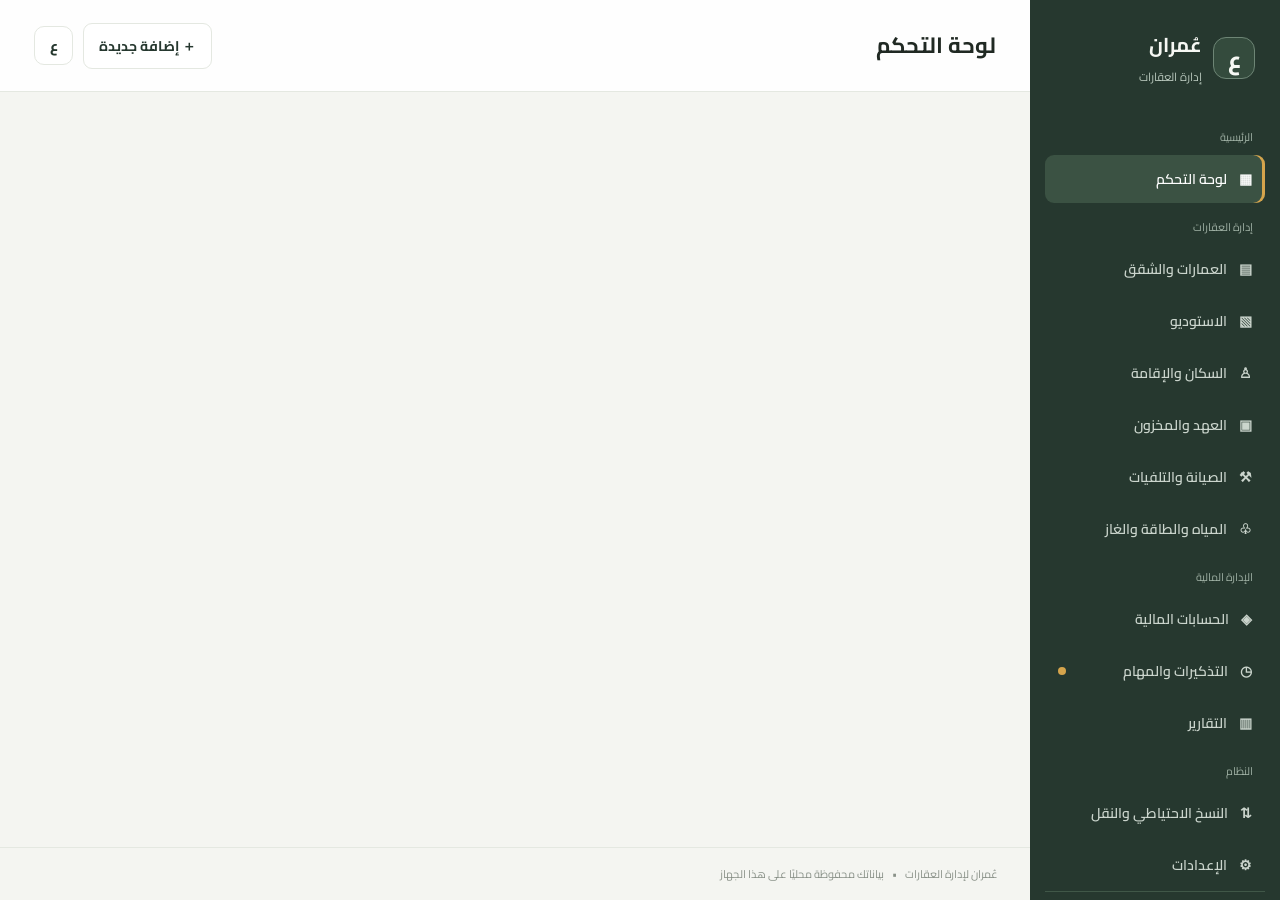
==== commit 35b1331b: "Add per-apartment resident photo studio" ====
--- a/index.html
+++ b/index.html
@@ -6,7 +6,7 @@
 <style>
 @import url('https://fonts.googleapis.com/css2?family=Cairo:wght@400;500;600;700;800&display=swap');
 :root{--bg:#f4f5f1;--panel:#fff;--ink:#202923;--muted:#788078;--line:#e4e8e1;--green:#26382f;--green2:#395847;--soft:#e9efe9;--gold:#d5a44c;--red:#b54c42;--shadow:0 8px 26px rgba(26,44,33,.06)}
-*{box-sizing:border-box}body{margin:0;background:var(--bg);color:var(--ink);font-family:"Cairo",Tahoma,Arial,sans-serif;font-size:14px}button,input,select,textarea{font:inherit}button{cursor:pointer}.app-shell{min-height:100vh;display:flex}.sidebar{width:250px;background:var(--green);color:#f6f8f4;position:fixed;right:0;top:0;bottom:0;padding:22px 15px;display:flex;flex-direction:column;z-index:20;overflow:auto}.brand{display:flex;align-items:center;gap:11px;padding:4px 10px 26px}.brand-mark{width:42px;height:42px;border:1px solid #6d8575;border-radius:13px;display:grid;place-items:center;font-size:23px;font-weight:800;background:#344b3d}.brand b{display:block;font-size:20px}.brand small{color:#b8c7bc}.nav-label{font-size:11px;color:#9fb0a4;margin:12px 12px 6px}.nav{width:100%;border:0;background:transparent;color:#cbd5cd;text-align:right;padding:11px 13px;border-radius:9px;display:flex;align-items:center;gap:12px;margin:2px 0;font-weight:600}.nav span{flex:1}.nav:hover,.nav.active{background:#3b5243;color:white}.nav.active{box-shadow:inset -3px 0 var(--gold)}.nav-badge{background:#d5a44c;color:#1f3026;border-radius:30px;min-width:8px;height:8px}.sidebar-foot{margin-top:auto;padding:18px 8px 0;color:#b8c7bc;font-size:11px;border-top:1px solid #405748}.status-dot{display:inline-block;width:7px;height:7px;background:#75c18a;border-radius:50%;margin-left:6px}.main{margin-right:250px;width:calc(100% - 250px);min-width:0}.topbar{height:92px;padding:20px 34px;background:rgba(255,255,255,.92);border-bottom:1px solid var(--line);display:flex;align-items:center;gap:14px;position:sticky;top:0;z-index:10}.topbar h1{margin:0;font-size:22px}.topbar p{margin:2px 0 0;color:var(--muted);font-size:12px}.top-actions{margin-right:auto;display:flex;gap:10px;align-items:center}.avatar,.icon-btn{border:1px solid var(--line);background:#fff;border-radius:10px;width:39px;height:39px;color:var(--green);font-weight:800}.mobile-menu{display:none}.content{padding:27px 32px;max-width:1600px;margin:auto;min-height:calc(100vh - 145px)}.footer{padding:16px 32px;color:#899188;font-size:11px;border-top:1px solid var(--line)}.footer span{margin:0 6px}.button{border:1px solid var(--green);background:var(--green);color:white;border-radius:9px;padding:9px 15px;font-weight:700;display:inline-flex;align-items:center;justify-content:center;gap:7px}.button:hover{background:var(--green2)}.button.ghost{background:white;color:var(--green);border-color:var(--line)}.button.danger{background:#fff5f4;border-color:#f0d4d1;color:var(--red)}.button.small{padding:5px 9px;font-size:12px}.button.gold{background:var(--gold);border-color:var(--gold);color:#25352a}.icon-btn{font-size:19px}.hero{background:var(--green);color:white;padding:26px 28px;border-radius:16px;display:flex;align-items:center;gap:20px;justify-content:space-between;margin-bottom:20px;position:relative;overflow:hidden}.hero:after{content:"";position:absolute;width:230px;height:230px;border:1px solid #496354;border-radius:50%;left:8%;top:-130px;box-shadow:0 0 0 35px #304539,0 0 0 70px #2c4034}.hero>*{z-index:1}.hero h2{margin:0 0 5px;font-size:22px}.hero p{margin:0;color:#c6d2c9}.hero .hero-number{font-size:28px;font-weight:800}.hero .button{background:var(--gold);border-color:var(--gold);color:#26382f}.stats-grid{display:grid;grid-template-columns:repeat(4,minmax(0,1fr));gap:14px;margin-bottom:22px}.stat-card,.panel,.data-card{background:var(--panel);border:1px solid var(--line);border-radius:13px;box-shadow:var(--shadow)}.stat-card{padding:18px}.stat-top{display:flex;align-items:center;justify-content:space-between;color:var(--muted);font-size:12px}.stat-icon{width:34px;height:34px;border-radius:10px;display:grid;place-items:center;background:var(--soft);color:var(--green);font-size:18px}.stat-value{font-size:27px;font-weight:800;margin:10px 0 0}.stat-note{font-size:11px;color:var(--muted)}.dashboard-grid{display:grid;grid-template-columns:1.25fr 1fr;gap:17px}.panel{padding:20px;margin-bottom:17px;min-width:0}.panel-head{display:flex;align-items:center;justify-content:space-between;gap:12px;margin-bottom:17px}.panel-head h3{margin:0;font-size:16px}.panel-head p{margin:3px 0 0;color:var(--muted);font-size:12px}.link-btn{border:0;background:transparent;color:var(--green2);font-weight:700}.quick-grid{display:grid;grid-template-columns:repeat(3,1fr);gap:10px}.quick-tile{border:1px solid var(--line);background:#fff;border-radius:11px;padding:14px;text-align:right;display:flex;flex-direction:column;gap:8px;color:var(--ink)}.quick-tile:hover{border-color:#a7b8aa;background:#f9fbf8}.quick-tile b{font-size:13px}.quick-tile span{font-size:22px;color:var(--green)}.section-title{display:flex;justify-content:space-between;align-items:center;margin-bottom:18px;gap:12px}.section-title h2{font-size:20px;margin:0}.section-title p{color:var(--muted);margin:4px 0 0;font-size:12px}.toolbar{display:flex;gap:9px;flex-wrap:wrap;margin-bottom:15px}.field,.search{border:1px solid #dfe5de;background:#fff;border-radius:9px;padding:10px 12px;outline:none;color:var(--ink);width:100%;min-width:0}.field:focus,.search:focus{border-color:#6c8b75;box-shadow:0 0 0 3px #e7eee8}.search{max-width:330px}.toolbar .field{width:auto;min-width:145px}.table-wrap{overflow:auto;border:1px solid var(--line);border-radius:10px}table{width:100%;border-collapse:collapse;white-space:nowrap;background:white}th,td{padding:12px 14px;text-align:right;border-bottom:1px solid #edf0eb;font-size:12px}th{background:#f8f9f6;color:#727c72;font-weight:700}tbody tr:last-child td{border-bottom:0}tbody tr:hover{background:#fbfcfa}.empty{text-align:center;padding:35px 15px;color:var(--muted)}.empty b{display:block;color:var(--ink);font-size:15px;margin-bottom:6px}.pill{display:inline-flex;padding:4px 8px;border-radius:30px;background:#edf1ed;color:#526355;font-size:11px;font-weight:700}.pill.good{background:#e6f4e9;color:#2e7543}.pill.warn{background:#fff3d9;color:#936a19}.pill.bad{background:#fde9e7;color:#a43d35}.pill.blue{background:#e8f1f7;color:#3f6b82}.muted{color:var(--muted)}.two-col{display:grid;grid-template-columns:1fr 1fr;gap:17px}.form-grid{display:grid;grid-template-columns:repeat(2,minmax(0,1fr));gap:13px}.form-field{display:flex;flex-direction:column;gap:6px}.form-field label{font-weight:700;font-size:12px}.form-field.full{grid-column:1/-1}.form-field small{font-size:11px;color:var(--muted)}textarea.field{min-height:80px;resize:vertical}.modal-backdrop{position:fixed;inset:0;background:rgba(18,28,21,.55);z-index:100;display:grid;place-items:center;padding:18px}.modal{width:min(720px,100%);max-height:90vh;overflow:auto;background:white;border-radius:16px;box-shadow:0 20px 70px #0003}.modal-head{display:flex;align-items:center;justify-content:space-between;padding:18px 22px;border-bottom:1px solid var(--line)}.modal-head h3{margin:0;font-size:17px}.modal-body{padding:22px}.modal-foot{padding:15px 22px;border-top:1px solid var(--line);display:flex;gap:9px;justify-content:flex-start}.close-btn{border:0;background:#f1f3ef;border-radius:8px;width:32px;height:32px}.toast-root{position:fixed;bottom:20px;left:20px;z-index:200;display:grid;gap:8px}.toast{padding:12px 16px;background:#24392d;color:white;border-radius:10px;box-shadow:var(--shadow);max-width:min(400px,90vw)}.toast.error{background:#9d3d35}.alert-strip{margin:16px 32px 0;padding:12px 15px;border:1px solid #f0dbad;background:#fff8e8;color:#805f1c;border-radius:10px}.hidden{display:none!important}.bar-row{display:grid;grid-template-columns:100px 1fr 45px;gap:10px;align-items:center;margin:12px 0;font-size:12px}.bar-track{height:8px;background:#edf0eb;border-radius:20px;overflow:hidden}.bar-fill{height:100%;background:var(--green2);border-radius:20px}.resident-photo{width:35px;height:35px;object-fit:cover;border-radius:9px;background:#edf0eb}.file-drop{padding:22px;border:1px dashed #b9c7ba;border-radius:12px;text-align:center;background:#fafbf9}.file-drop input{max-width:100%}.notice{padding:13px 15px;background:#f5f7f2;border-right:3px solid var(--gold);border-radius:7px;color:#586257;font-size:12px;line-height:1.9}.actions{display:flex;gap:6px;align-items:center}.actions button{border:1px solid var(--line);background:white;border-radius:7px;padding:5px 8px;color:var(--green);font-size:12px}.danger-text{color:var(--red)}.mini-metrics{display:flex;gap:8px;flex-wrap:wrap}.metric-chip{padding:8px 11px;background:#f4f6f2;border-radius:8px;font-size:12px}.metric-chip b{margin-right:5px}.tabs{display:flex;gap:5px;border-bottom:1px solid var(--line);margin-bottom:15px;overflow:auto}.tab{padding:10px 13px;border:0;background:none;color:var(--muted);white-space:nowrap}.tab.active{color:var(--green);border-bottom:2px solid var(--green);font-weight:800}.checkline{display:flex;align-items:center;gap:8px}.checkline input{width:17px;height:17px}.danger-zone{border:1px solid #f0d4d1;border-radius:10px;padding:15px}.danger-zone h4{color:var(--red);margin:0 0 8px}.small-text{font-size:11px;color:var(--muted);line-height:1.8}.report-summary{display:grid;grid-template-columns:repeat(3,1fr);gap:10px}.report-box{padding:14px;background:#f6f7f4;border-radius:9px}.report-box small{color:var(--muted);display:block}.report-box b{font-size:19px}.print-only{display:none}
+*{box-sizing:border-box}body{margin:0;background:var(--bg);color:var(--ink);font-family:"Cairo",Tahoma,Arial,sans-serif;font-size:14px}button,input,select,textarea{font:inherit}button{cursor:pointer}.app-shell{min-height:100vh;display:flex}.sidebar{width:250px;background:var(--green);color:#f6f8f4;position:fixed;right:0;top:0;bottom:0;padding:22px 15px;display:flex;flex-direction:column;z-index:20;overflow:auto}.brand{display:flex;align-items:center;gap:11px;padding:4px 10px 26px}.brand-mark{width:42px;height:42px;border:1px solid #6d8575;border-radius:13px;display:grid;place-items:center;font-size:23px;font-weight:800;background:#344b3d}.brand b{display:block;font-size:20px}.brand small{color:#b8c7bc}.nav-label{font-size:11px;color:#9fb0a4;margin:12px 12px 6px}.nav{width:100%;border:0;background:transparent;color:#cbd5cd;text-align:right;padding:11px 13px;border-radius:9px;display:flex;align-items:center;gap:12px;margin:2px 0;font-weight:600}.nav span{flex:1}.nav:hover,.nav.active{background:#3b5243;color:white}.nav.active{box-shadow:inset -3px 0 var(--gold)}.nav-badge{background:#d5a44c;color:#1f3026;border-radius:30px;min-width:8px;height:8px}.sidebar-foot{margin-top:auto;padding:18px 8px 0;color:#b8c7bc;font-size:11px;border-top:1px solid #405748}.status-dot{display:inline-block;width:7px;height:7px;background:#75c18a;border-radius:50%;margin-left:6px}.main{margin-right:250px;width:calc(100% - 250px);min-width:0}.topbar{height:92px;padding:20px 34px;background:rgba(255,255,255,.92);border-bottom:1px solid var(--line);display:flex;align-items:center;gap:14px;position:sticky;top:0;z-index:10}.topbar h1{margin:0;font-size:22px}.topbar p{margin:2px 0 0;color:var(--muted);font-size:12px}.top-actions{margin-right:auto;display:flex;gap:10px;align-items:center}.avatar,.icon-btn{border:1px solid var(--line);background:#fff;border-radius:10px;width:39px;height:39px;color:var(--green);font-weight:800}.mobile-menu{display:none}.content{padding:27px 32px;max-width:1600px;margin:auto;min-height:calc(100vh - 145px)}.footer{padding:16px 32px;color:#899188;font-size:11px;border-top:1px solid var(--line)}.footer span{margin:0 6px}.button{border:1px solid var(--green);background:var(--green);color:white;border-radius:9px;padding:9px 15px;font-weight:700;display:inline-flex;align-items:center;justify-content:center;gap:7px}.button:hover{background:var(--green2)}.button.ghost{background:white;color:var(--green);border-color:var(--line)}.button.danger{background:#fff5f4;border-color:#f0d4d1;color:var(--red)}.button.small{padding:5px 9px;font-size:12px}.button.gold{background:var(--gold);border-color:var(--gold);color:#25352a}.icon-btn{font-size:19px}.hero{background:var(--green);color:white;padding:26px 28px;border-radius:16px;display:flex;align-items:center;gap:20px;justify-content:space-between;margin-bottom:20px;position:relative;overflow:hidden}.hero:after{content:"";position:absolute;width:230px;height:230px;border:1px solid #496354;border-radius:50%;left:8%;top:-130px;box-shadow:0 0 0 35px #304539,0 0 0 70px #2c4034}.hero>*{z-index:1}.hero h2{margin:0 0 5px;font-size:22px}.hero p{margin:0;color:#c6d2c9}.hero .hero-number{font-size:28px;font-weight:800}.hero .button{background:var(--gold);border-color:var(--gold);color:#26382f}.stats-grid{display:grid;grid-template-columns:repeat(4,minmax(0,1fr));gap:14px;margin-bottom:22px}.stat-card,.panel,.data-card{background:var(--panel);border:1px solid var(--line);border-radius:13px;box-shadow:var(--shadow)}.stat-card{padding:18px}.stat-top{display:flex;align-items:center;justify-content:space-between;color:var(--muted);font-size:12px}.stat-icon{width:34px;height:34px;border-radius:10px;display:grid;place-items:center;background:var(--soft);color:var(--green);font-size:18px}.stat-value{font-size:27px;font-weight:800;margin:10px 0 0}.stat-note{font-size:11px;color:var(--muted)}.dashboard-grid{display:grid;grid-template-columns:1.25fr 1fr;gap:17px}.panel{padding:20px;margin-bottom:17px;min-width:0}.panel-head{display:flex;align-items:center;justify-content:space-between;gap:12px;margin-bottom:17px}.panel-head h3{margin:0;font-size:16px}.panel-head p{margin:3px 0 0;color:var(--muted);font-size:12px}.link-btn{border:0;background:transparent;color:var(--green2);font-weight:700}.quick-grid{display:grid;grid-template-columns:repeat(3,1fr);gap:10px}.quick-tile{border:1px solid var(--line);background:#fff;border-radius:11px;padding:14px;text-align:right;display:flex;flex-direction:column;gap:8px;color:var(--ink)}.quick-tile:hover{border-color:#a7b8aa;background:#f9fbf8}.quick-tile b{font-size:13px}.quick-tile span{font-size:22px;color:var(--green)}.section-title{display:flex;justify-content:space-between;align-items:center;margin-bottom:18px;gap:12px}.section-title h2{font-size:20px;margin:0}.section-title p{color:var(--muted);margin:4px 0 0;font-size:12px}.toolbar{display:flex;gap:9px;flex-wrap:wrap;margin-bottom:15px}.field,.search{border:1px solid #dfe5de;background:#fff;border-radius:9px;padding:10px 12px;outline:none;color:var(--ink);width:100%;min-width:0}.field:focus,.search:focus{border-color:#6c8b75;box-shadow:0 0 0 3px #e7eee8}.search{max-width:330px}.toolbar .field{width:auto;min-width:145px}.table-wrap{overflow:auto;border:1px solid var(--line);border-radius:10px}table{width:100%;border-collapse:collapse;white-space:nowrap;background:white}th,td{padding:12px 14px;text-align:right;border-bottom:1px solid #edf0eb;font-size:12px}th{background:#f8f9f6;color:#727c72;font-weight:700}tbody tr:last-child td{border-bottom:0}tbody tr:hover{background:#fbfcfa}.empty{text-align:center;padding:35px 15px;color:var(--muted)}.empty b{display:block;color:var(--ink);font-size:15px;margin-bottom:6px}.pill{display:inline-flex;padding:4px 8px;border-radius:30px;background:#edf1ed;color:#526355;font-size:11px;font-weight:700}.pill.good{background:#e6f4e9;color:#2e7543}.pill.warn{background:#fff3d9;color:#936a19}.pill.bad{background:#fde9e7;color:#a43d35}.pill.blue{background:#e8f1f7;color:#3f6b82}.muted{color:var(--muted)}.two-col{display:grid;grid-template-columns:1fr 1fr;gap:17px}.form-grid{display:grid;grid-template-columns:repeat(2,minmax(0,1fr));gap:13px}.form-field{display:flex;flex-direction:column;gap:6px}.form-field label{font-weight:700;font-size:12px}.form-field.full{grid-column:1/-1}.form-field small{font-size:11px;color:var(--muted)}textarea.field{min-height:80px;resize:vertical}.modal-backdrop{position:fixed;inset:0;background:rgba(18,28,21,.55);z-index:100;display:grid;place-items:center;padding:18px}.modal{width:min(720px,100%);max-height:90vh;overflow:auto;background:white;border-radius:16px;box-shadow:0 20px 70px #0003}.modal-head{display:flex;align-items:center;justify-content:space-between;padding:18px 22px;border-bottom:1px solid var(--line)}.modal-head h3{margin:0;font-size:17px}.modal-body{padding:22px}.modal-foot{padding:15px 22px;border-top:1px solid var(--line);display:flex;gap:9px;justify-content:flex-start}.close-btn{border:0;background:#f1f3ef;border-radius:8px;width:32px;height:32px}.toast-root{position:fixed;bottom:20px;left:20px;z-index:200;display:grid;gap:8px}.toast{padding:12px 16px;background:#24392d;color:white;border-radius:10px;box-shadow:var(--shadow);max-width:min(400px,90vw)}.toast.error{background:#9d3d35}.alert-strip{margin:16px 32px 0;padding:12px 15px;border:1px solid #f0dbad;background:#fff8e8;color:#805f1c;border-radius:10px}.hidden{display:none!important}.bar-row{display:grid;grid-template-columns:100px 1fr 45px;gap:10px;align-items:center;margin:12px 0;font-size:12px}.bar-track{height:8px;background:#edf0eb;border-radius:20px;overflow:hidden}.bar-fill{height:100%;background:var(--green2);border-radius:20px}.resident-photo{width:35px;height:35px;object-fit:cover;border-radius:9px;background:#edf0eb}.file-drop{padding:22px;border:1px dashed #b9c7ba;border-radius:12px;text-align:center;background:#fafbf9}.file-drop input{max-width:100%}.notice{padding:13px 15px;background:#f5f7f2;border-right:3px solid var(--gold);border-radius:7px;color:#586257;font-size:12px;line-height:1.9}.actions{display:flex;gap:6px;align-items:center}.actions button{border:1px solid var(--line);background:white;border-radius:7px;padding:5px 8px;color:var(--green);font-size:12px}.danger-text{color:var(--red)}.mini-metrics{display:flex;gap:8px;flex-wrap:wrap}.metric-chip{padding:8px 11px;background:#f4f6f2;border-radius:8px;font-size:12px}.metric-chip b{margin-right:5px}.tabs{display:flex;gap:5px;border-bottom:1px solid var(--line);margin-bottom:15px;overflow:auto}.tab{padding:10px 13px;border:0;background:none;color:var(--muted);white-space:nowrap}.tab.active{color:var(--green);border-bottom:2px solid var(--green);font-weight:800}.checkline{display:flex;align-items:center;gap:8px}.checkline input{width:17px;height:17px}.danger-zone{border:1px solid #f0d4d1;border-radius:10px;padding:15px}.danger-zone h4{color:var(--red);margin:0 0 8px}.small-text{font-size:11px;color:var(--muted);line-height:1.8}.report-summary{display:grid;grid-template-columns:repeat(3,1fr);gap:10px}.report-box{padding:14px;background:#f6f7f4;border-radius:9px}.report-box small{color:var(--muted);display:block}.report-box b{font-size:19px}.print-only{display:none}.studio-grid{display:grid;grid-template-columns:repeat(auto-fill,minmax(210px,1fr));gap:14px}.studio-card{border:1px solid var(--line);border-radius:12px;overflow:hidden;background:#fff;min-width:0}.studio-thumb{display:block;width:100%;height:210px;object-fit:cover;background:#f2f4f0;cursor:zoom-in}.studio-card-body{padding:12px}.studio-card-title{font-weight:800;overflow-wrap:anywhere}.studio-card-meta{font-size:11px;color:var(--muted);margin:5px 0 10px}.studio-card-actions{display:flex;gap:6px;flex-wrap:wrap}.studio-card-actions .button{padding:6px 9px;font-size:11px}.studio-preview{max-width:100%;max-height:70vh;object-fit:contain;display:block;margin:auto}.studio-toolbar{display:flex;gap:10px;flex-wrap:wrap;align-items:end}.studio-toolbar .form-field{flex:1;min-width:160px}
 @media(max-width:1100px){.stats-grid{grid-template-columns:repeat(2,1fr)}.content{padding:22px}.topbar{padding:18px 22px}.dashboard-grid{grid-template-columns:1fr}}
 @media(max-width:760px){.sidebar{transform:translateX(105%);transition:transform .2s;width:270px;box-shadow:-12px 0 30px #0002}.sidebar.open{transform:translateX(0)}.main{margin-right:0;width:100%}.mobile-menu{display:block}.topbar{height:78px;padding:12px 15px}.topbar h1{font-size:18px}.topbar p{font-size:10px}.top-actions .button{padding:8px 10px;font-size:12px}.content{padding:17px 13px}.hero{padding:20px;align-items:flex-start;flex-direction:column}.hero h2{font-size:19px}.stats-grid{gap:9px}.stat-card{padding:13px}.stat-value{font-size:23px}.dashboard-grid,.two-col{grid-template-columns:1fr}.quick-grid{grid-template-columns:repeat(2,1fr)}.form-grid{grid-template-columns:1fr}.form-field.full{grid-column:auto}.section-title{align-items:flex-start}.section-title h2{font-size:18px}.search{max-width:none;flex:1}.toolbar .field{flex:1;min-width:120px}.panel{padding:14px}.report-summary{grid-template-columns:1fr 1fr}.footer{padding:14px}.alert-strip{margin:10px 13px 0}.modal-backdrop{padding:8px}.modal-body{padding:15px}.modal-head,.modal-foot{padding:14px 15px}}
 @media print{.sidebar,.topbar,.footer,.toolbar,.button,.actions,.mobile-menu{display:none!important}.main{margin:0;width:100%}.content{padding:0}.panel,.stat-card{box-shadow:none;break-inside:avoid}.print-only{display:block}body{background:white}}
@@ -22,6 +22,7 @@
   <button class="nav active" data-page="dashboard">▦ <span>لوحة التحكم</span></button>
   <div class="nav-label">إدارة العقارات</div>
   <button class="nav" data-page="buildings">▤ <span>العمارات والشقق</span></button>
+  <button class="nav" data-page="studio">▧ <span>الاستوديو</span></button>
   <button class="nav" data-page="residents">♙ <span>السكان والإقامة</span></button>
   <button class="nav" data-page="inventory">▣ <span>العهد والمخزون</span></button>
   <button class="nav" data-page="maintenance">⚒ <span>الصيانة والتلفيات</span></button>
@@ -47,7 +48,7 @@
 /* Omran property manager - local-first, IndexedDB */
 (() => {
 "use strict";
-const DB_NAME="omran-property-manager", DB_VERSION=3, STORE="records", META="meta";
+const DB_NAME="omran-property-manager", DB_VERSION=4, STORE="records", META="meta";
 const $=s=>document.querySelector(s), $$=s=>Array.from(document.querySelectorAll(s));
 const today=()=>new Date().toISOString().slice(0,10);
 const uid=()=>`${Date.now().toString(36)}-${Math.random().toString(36).slice(2,9)}`;
@@ -65,9 +66,9 @@
 finance:{label:"الحسابات",title:"الحسابات المالية"},
 reminders:{label:"التذكيرات",title:"التذكيرات والمهام"},
 };
-let db, state={page:"dashboard", search:"", filterBuilding:"", filterStatus:"", editId:null, modalType:null, lock:false};
-const stores=["buildings","apartments","residents","residenceHistory","inventory","stockMoves","maintenance","utilities","transactions","reminders","meta"];
-function openDB(){return new Promise((resolve,reject)=>{const req=indexedDB.open(DB_NAME,DB_VERSION);req.onupgradeneeded=()=>{const d=req.result;stores.forEach(s=>{if(!d.objectStoreNames.contains(s))d.createObjectStore(s,{keyPath:"id"});});};req.onsuccess=()=>resolve(req.result);req.onerror=()=>reject(req.error);});}
+let db, state={page:"dashboard", search:"", filterBuilding:"", filterStatus:"", studioApartmentId:"", editId:null, modalType:null, lock:false};
+const stores=["buildings","apartments","residents","residenceHistory","inventory","stockMoves","maintenance","utilities","transactions","reminders","studioPhotos","meta"]
+function openDB(){return new Promise((resolve,reject)=>{let settled=false,blocked=false;const req=indexedDB.open(DB_NAME,DB_VERSION);const timer=setTimeout(()=>{if(settled)return;settled=true;reject(new Error(blocked?"تحديث قاعدة البيانات متوقف لأن نسخة أخرى من التطبيق ما زالت مفتوحة. أغلق النسخ الأخرى ثم أعد تحميل الصفحة. لم يتم حذف البيانات.":"انتهت مهلة فتح قاعدة البيانات. أعد تحميل الصفحة، ولا تمسح بيانات المتصفح."));},20000);const fail=err=>{if(settled)return;settled=true;clearTimeout(timer);reject(err instanceof Error?err:new Error("تعذر فتح قاعدة البيانات"));};req.onupgradeneeded=()=>{const d=req.result;stores.forEach(s=>{if(!d.objectStoreNames.contains(s))d.createObjectStore(s,{keyPath:"id"});});};req.onblocked=()=>{blocked=true;toast("قاعدة البيانات تنتظر إغلاق نسخة أخرى من عُمران. أغلق علامات التبويب أو النسخ الأخرى ثم انتظر؛ لن تُحذف بياناتك.","error");};req.onsuccess=()=>{const d=req.result;if(settled){d.close();return;}settled=true;clearTimeout(timer);d.onversionchange=()=>{d.close();toast("تم طلب تحديث قاعدة البيانات من نسخة أخرى. أعد تحميل هذه الصفحة بعد انتهاء التحديث.","error");};resolve(d);};req.onerror=()=>fail(req.error||new Error("تعذر فتح قاعدة البيانات"));});}
 function all(store){return new Promise((resolve,reject)=>{const tx=db.transaction(store,"readonly"),r=tx.objectStore(store).getAll();r.onsuccess=()=>resolve(r.result||[]);r.onerror=()=>reject(r.error);});}
 function get(store,id){return new Promise((resolve,reject)=>{const r=db.transaction(store,"readonly").objectStore(store).get(id);r.onsuccess=()=>resolve(r.result||null);r.onerror=()=>reject(r.error);});}
 function put(store,obj){return new Promise((resolve,reject)=>{const tx=db.transaction(store,"readwrite");tx.objectStore(store).put(obj);tx.oncomplete=()=>resolve(obj);tx.onerror=()=>reject(tx.error);});}
@@ -79,7 +80,7 @@
 function apartmentName(id,aps,bs=[]){const a=aps.find(x=>x.id===id);return a?`${buildingName(a.buildingId,bs)} / شقة ${a.number}`:"—";}
 function pill(text,type=""){return `<span class="pill ${type}">${esc(text)}</span>`;}
 function empty(title,desc="ابدأ بإضافة أول سجل لهذا القسم."){return `<div class="empty"><b>${esc(title)}</b>${esc(desc)}</div>`;}
-function pageTitle(p){const map={dashboard:"لوحة التحكم",buildings:"العمارات والشقق",residents:"السكان والإقامة",inventory:"العهد والمخزون",maintenance:"الصيانة والتلفيات",utilities:"المياه والطاقة والغاز",finance:"الحسابات المالية",reminders:"التذكيرات والمهام",reports:"التقارير",backup:"النسخ الاحتياطي والنقل",settings:"الإعدادات"};return map[p]||"عُمران";}
+function pageTitle(p){const map={dashboard:"لوحة التحكم",buildings:"العمارات والشقق",residents:"السكان والإقامة",inventory:"العهد والمخزون",maintenance:"الصيانة والتلفيات",utilities:"المياه والطاقة والغاز",finance:"الحسابات المالية",reminders:"التذكيرات والمهام",reports:"التقارير",backup:"النسخ الاحتياطي والنقل",studio:"استوديو صور الشقق",settings:"الإعدادات"};return map[p]||"عُمران";}
 function sectionHead(title,desc,buttonText="",buttonAction=""){return `<div class="section-title"><div><h2>${title}</h2><p>${desc}</p></div>${buttonText?`<button class="button" data-action="${buttonAction}">＋ ${buttonText}</button>`:""}</div>`;}
 function panelHead(title,desc="",right=""){return `<div class="panel-head"><div><h3>${title}</h3>${desc?`<p>${desc}</p>`:""}</div>${right}</div>`;}
 function stat(label,value,icon,note=""){return `<div class="stat-card"><div class="stat-top"><span>${label}</span><span class="stat-icon">${icon}</span></div><div class="stat-value">${value}</div><div class="stat-note">${note}</div></div>`;}
@@ -87,10 +88,19 @@
 function actionButtons(store,id){return `<div class="actions"><button data-action="edit" data-store="${store}" data-id="${id}">تعديل</button><button class="danger-text" data-action="delete" data-store="${store}" data-id="${id}">حذف</button></div>`;}
 function buildingOptions(bs,selected=""){return `<option value="">اختر العمارة</option>`+bs.map(b=>`<option value="${b.id}" ${selected===b.id?"selected":""}>${esc(b.name)}</option>`).join("");}
 function apartmentOptions(aps,bs,selected=""){return `<option value="">اختر الشقة</option>`+aps.map(a=>`<option value="${a.id}" ${selected===a.id?"selected":""}>${esc(buildingName(a.buildingId,bs))} — ${esc(a.number)}</option>`).join("");}
-async function render(){if(!db)return;$("#pageTitle").textContent=pageTitle(state.page);$("#todayLabel").textContent=new Date().toLocaleDateString("ar-EG",{weekday:"long",year:"numeric",month:"long",day:"numeric"});$$(".nav").forEach(b=>b.classList.toggle("active",b.dataset.page===state.page));const reminders=await all("reminders");const due=reminders.filter(r=>!r.done&&r.date<=today()).length;$("#reminderBadge").style.display=due?"inline-block":"none";$("#alertStrip").classList.toggle("hidden",!due);$("#alertStrip").textContent=due?`لديك ${fmt(due)} تذكيرًا أو مهمة مستحقة أو متأخرة. راجع قسم التذكيرات.`:"";const content=$("#pageContent");content.innerHTML=await renderPage(state.page);content.querySelectorAll("[data-action]").forEach(b=>b.addEventListener("click",()=>handleAction(b.dataset.action,b.dataset.store,b.dataset.id)));content.querySelectorAll("[data-page-link]").forEach(b=>b.addEventListener("click",()=>navigate(b.dataset.pageLink)));content.querySelectorAll("[data-filter]").forEach(el=>el.addEventListener("input",()=>{state[el.dataset.filter]=el.value;render();}));content.querySelectorAll("[data-csv]").forEach(b=>b.addEventListener("click",()=>exportCSV(b.dataset.csv)));content.querySelectorAll("[data-print]").forEach(b=>b.addEventListener("click",()=>window.print()));}
-async function renderPage(p){switch(p){case"dashboard":return dashboard();case"buildings":return buildingsPage();case"residents":return residentsPage();case"inventory":return inventoryPage();case"maintenance":return maintenancePage();case"utilities":return utilitiesPage();case"finance":return financePage();case"reminders":return remindersPage();case"reports":return reportsPage();case"backup":return backupPage();case"settings":return settingsPage();default:return dashboard();}}
+async function render(){if(!db)return;$("#pageTitle").textContent=pageTitle(state.page);$("#todayLabel").textContent=new Date().toLocaleDateString("ar-EG",{weekday:"long",year:"numeric",month:"long",day:"numeric"});$$(".nav").forEach(b=>b.classList.toggle("active",b.dataset.page===state.page));const reminders=await all("reminders");const due=reminders.filter(r=>!r.done&&r.date<=today()).length;$("#reminderBadge").style.display=due?"inline-block":"none";$("#alertStrip").classList.toggle("hidden",!due);$("#alertStrip").textContent=due?`لديك ${fmt(due)} تذكيرًا أو مهمة مستحقة أو متأخرة. راجع قسم التذكيرات.`:"";const content=$("#pageContent");content.innerHTML=await renderPage(state.page);content.querySelectorAll("[data-action]").forEach(b=>b.addEventListener("click",()=>handleAction(b.dataset.action,b.dataset.store,b.dataset.id)));content.querySelectorAll("[data-page-link]").forEach(b=>b.addEventListener("click",()=>navigate(b.dataset.pageLink)));content.querySelectorAll("[data-filter]").forEach(el=>el.addEventListener("input",()=>{state[el.dataset.filter]=el.value;render();}));content.querySelectorAll("[data-csv]").forEach(b=>b.addEventListener("click",()=>exportCSV(b.dataset.csv)));content.querySelectorAll("[data-print]").forEach(b=>b.addEventListener("click",()=>window.print()));const aptSelect=content.querySelector("#studioApartmentSelect");if(aptSelect)aptSelect.addEventListener("change",()=>{state.studioApartmentId=aptSelect.value;state.search="";render();});for(const searchBox of [content.querySelector("#studioSearch"),content.querySelector("#studioSearchInline")].filter(Boolean))searchBox.addEventListener("change",()=>{state.search=searchBox.value;render();});const studioForm=content.querySelector("#studioUploadForm");if(studioForm)studioForm.addEventListener("submit",uploadStudioFiles);}
+async function renderPage(p){switch(p){case"dashboard":return dashboard();case"buildings":return buildingsPage();case"studio":return studioPage();case"residents":return residentsPage();case"inventory":return inventoryPage();case"maintenance":return maintenancePage();case"utilities":return utilitiesPage();case"finance":return financePage();case"reminders":return remindersPage();case"reports":return reportsPage();case"backup":return backupPage();case"settings":return settingsPage();default:return dashboard();}}
 async function dashboard(){const [bs,aps,rs,ms,ts,rem,inv]=await Promise.all(["buildings","apartments","residents","maintenance","transactions","reminders","inventory"].map(all));const activeResidents=rs.filter(x=>!x.exitDate);const occupied=new Set(activeResidents.map(x=>x.apartmentId));const due=rem.filter(x=>!x.done&&x.date<=today());const month=today().slice(0,7),tx=ts.filter(x=>(x.date||"").startsWith(month));const inc=tx.filter(x=>x.type==="income").reduce((s,x)=>s+Number(x.amount||0),0),out=tx.filter(x=>x.type==="expense").reduce((s,x)=>s+Number(x.amount||0),0);const openM=ms.filter(x=>x.status!=="مكتمل");const recent=[...ts].sort((a,b)=>(b.date||"").localeCompare(a.date||"")).slice(0,5);return `<div class="hero"><div><h2>إدارة عقاراتك من مكان واحد</h2><p>تابع الإشغال والعهد والصيانة والحسابات بوضوح.</p><div class="hero-number">${fmt(bs.length)} عمارة مسجلة</div></div><button class="button" data-action="add" data-store="buildings">＋ إضافة عمارة</button></div><div class="stats-grid">${stat("إجمالي الشقق",fmt(aps.length),"▤",`${fmt(occupied.size)} شقة بها سكان`)}${stat("السكان الحاليون",fmt(activeResidents.length),"♙","حسب سجلات الإقامة النشطة")}${stat("صافي حركة الشهر",money(inc-out),"◈",`إيرادات ${money(inc)} · مصروفات ${money(out)}`)}${stat("مهام مستحقة",fmt(due.length),"◷",`${fmt(openM.length)} طلب صيانة غير مكتمل`)}</div><div class="dashboard-grid"><div><div class="panel">${panelHead("الوصول السريع","العمليات اليومية الأكثر استخدامًا")}<div class="quick-grid"><button class="quick-tile" data-action="add" data-store="apartments"><span>▤</span><b>إضافة شقة</b></button><button class="quick-tile" data-action="add" data-store="residents"><span>♙</span><b>تسجيل ساكن</b></button><button class="quick-tile" data-action="add" data-store="transactions"><span>◈</span><b>تسجيل حركة مالية</b></button><button class="quick-tile" data-action="add" data-store="maintenance"><span>⚒</span><b>طلب صيانة</b></button><button class="quick-tile" data-action="add" data-store="inventory"><span>▣</span><b>إضافة عهدة</b></button><button class="quick-tile" data-action="add" data-store="reminders"><span>◷</span><b>تذكير جديد</b></button></div></div><div class="panel">${panelHead("آخر الحركات المالية","أحدث الإيرادات والمصروفات",`<button class="link-btn" data-page-link="finance">عرض الكل ←</button>`)}${recent.length?table(["التاريخ","البيان","النوع","المبلغ"],recent.map(t=>`<tr><td>${dateFmt(t.date)}</td><td>${esc(t.title)}</td><td>${pill(t.type==="income"?"إيراد":"مصروف",t.type==="income"?"good":"warn")}</td><td>${money(t.amount)}</td></tr>`).join("")):empty("لا توجد حركات مالية","أضف أول إيراد أو مصروف لبدء متابعة الحسابات.")}</div></div><div><div class="panel">${panelHead("حالة الشقق","مقارنة سريعة للإشغال")}<div class="bar-row"><span>مشغولة</span><div class="bar-track"><div class="bar-fill" style="width:${aps.length?Math.min(100,occupied.size/aps.length*100):0}%"></div></div><b>${fmt(occupied.size)}</b></div><div class="bar-row"><span>فارغة</span><div class="bar-track"><div class="bar-fill" style="width:${aps.length?Math.min(100,Math.max(0,aps.length-occupied.size)/aps.length*100):0}%;background:#d5a44c"></div></div><b>${fmt(Math.max(0,aps.length-occupied.size))}</b></div><div class="bar-row"><span>طلبات صيانة</span><div class="bar-track"><div class="bar-fill" style="width:${Math.min(100,openM.length*10)}%;background:#b54c42"></div></div><b>${fmt(openM.length)}</b></div><p class="small-text">الإشغال محسوب من وجود ساكن دون تاريخ خروج. راجع السجلات إذا كانت بيانات الإقامة غير مكتملة.</p></div><div class="panel">${panelHead("أقرب التذكيرات","المواعيد المفتوحة",`<button class="link-btn" data-page-link="reminders">عرض الكل ←</button>`)}${due.length?due.slice(0,5).map(r=>`<div class="bar-row" style="grid-template-columns:1fr auto"><span>${esc(r.title)}<small class="muted" style="display:block">${dateFmt(r.date)}</small></span>${pill(r.date<today()?"متأخر":"اليوم",r.date<today()?"bad":"warn")}</div>`).join(""):empty("لا توجد مهام مستحقة","يمكنك إضافة تذكيرات للصيانة أو العقود أو المدفوعات.")}</div></div></div>`;}
-async function buildingsPage(){const [bs,aps]=await Promise.all([all("buildings"),all("apartments")]);const q=state.search.toLowerCase();const list=bs.filter(b=>(b.name+" "+b.address).toLowerCase().includes(q));return `${sectionHead("العمارات والشقق","إدارة العقارات والوحدات وسعة كل شقة","إضافة عمارة","add-building")}<div class="toolbar"><input class="search" placeholder="ابحث باسم العمارة أو العنوان..." data-filter="search" value="${esc(state.search)}"><button class="button ghost" data-action="add" data-store="apartments">＋ إضافة شقة</button></div><div class="stats-grid">${stat("العمارات",fmt(bs.length),"▤")}${stat("الشقق",fmt(aps.length),"▦")}${stat("إجمالي السعة",fmt(aps.reduce((s,a)=>s+Number(a.capacity||0),0)),"♙","مكانًا للسكن")}${stat("متوسط الشقق/عمارة",bs.length?fmt(aps.length/bs.length):"0","⌂")}</div><div class="panel">${list.length?table(["العمارة","العنوان","الأدوار","عدد الشقق","بيانات التواصل","الإجراءات"],list.map(b=>`<tr><td><b>${esc(b.name)}</b></td><td>${esc(b.address||"—")}</td><td>${fmt(b.floors||0)}</td><td>${aps.filter(a=>a.buildingId===b.id).length}</td><td>${esc(b.phone||"—")}</td><td>${actionButtons("buildings",b.id)} <button class="button small ghost" data-action="view-building" data-id="${b.id}">الشقق</button></td></tr>`).join("")):empty("لا توجد عمارات بعد","أضف العمارة الأولى ثم أضف الشقق التابعة لها.")}</div><div class="panel">${panelHead("قائمة الشقق","رقم الشقة فريد داخل كل عمارة",`<button class="button small ghost" data-csv="apartments">تصدير CSV</button>`)}${aps.length?table(["العمارة","رقم الشقة","الدور","السعة","الحالة","ملاحظات","الإجراءات"],aps.map(a=>`<tr><td>${esc(buildingName(a.buildingId,bs))}</td><td><b>${esc(a.number)}</b></td><td>${esc(a.floor||"—")}</td><td>${fmt(a.capacity||0)}</td><td>${pill(a.status||"متاحة",a.status==="مشغولة"?"good":a.status==="صيانة"?"warn":"")}</td><td>${esc(a.notes||"—")}</td><td>${actionButtons("apartments",a.id)}</td></tr>`).join("")):empty("لا توجد شقق","أضف الشقق بعد تسجيل العمارة.")}</div>`;}
+async function buildingsPage(){const [bs,aps]=await Promise.all([all("buildings"),all("apartments")]);const q=state.search.toLowerCase();const list=bs.filter(b=>(b.name+" "+b.address).toLowerCase().includes(q));return `${sectionHead("العمارات والشقق","إدارة العقارات والوحدات وسعة كل شقة","إضافة عمارة","add-building")}<div class="toolbar"><input class="search" placeholder="ابحث باسم العمارة أو العنوان..." data-filter="search" value="${esc(state.search)}"><button class="button ghost" data-action="add" data-store="apartments">＋ إضافة شقة</button></div><div class="stats-grid">${stat("العمارات",fmt(bs.length),"▤")}${stat("الشقق",fmt(aps.length),"▦")}${stat("إجمالي السعة",fmt(aps.reduce((s,a)=>s+Number(a.capacity||0),0)),"♙","مكانًا للسكن")}${stat("متوسط الشقق/عمارة",bs.length?fmt(aps.length/bs.length):"0","⌂")}</div><div class="panel">${list.length?table(["العمارة","العنوان","الأدوار","عدد الشقق","بيانات التواصل","الإجراءات"],list.map(b=>`<tr><td><b>${esc(b.name)}</b></td><td>${esc(b.address||"—")}</td><td>${fmt(b.floors||0)}</td><td>${aps.filter(a=>a.buildingId===b.id).length}</td><td>${esc(b.phone||"—")}</td><td>${actionButtons("buildings",b.id)} <button class="button small ghost" data-action="view-building" data-id="${b.id}">الشقق</button></td></tr>`).join("")):empty("لا توجد عمارات بعد","أضف العمارة الأولى ثم أضف الشقق التابعة لها.")}</div><div class="panel">${panelHead("قائمة الشقق","رقم الشقة فريد داخل كل عمارة",`<button class="button small ghost" data-csv="apartments">تصدير CSV</button>`)}${aps.length?table(["العمارة","رقم الشقة","الدور","السعة","الحالة","ملاحظات","الإجراءات"],aps.map(a=>`<tr><td>${esc(buildingName(a.buildingId,bs))}</td><td><b>${esc(a.number)}</b></td><td>${esc(a.floor||"—")}</td><td>${fmt(a.capacity||0)}</td><td>${pill(a.status||"متاحة",a.status==="مشغولة"?"good":a.status==="صيانة"?"warn":"")}</td><td>${esc(a.notes||"—")}</td><td>${actionButtons("apartments",a.id)} <button class="button small ghost" data-action="studio-open" data-id="${a.id}">استوديو الصور</button></td></tr>`).join("")):empty("لا توجد شقق","أضف الشقق بعد تسجيل العمارة.")}</div>`;}
+function studioImageSrc(p){return typeof p?.dataUrl==="string"&&/^data:image\/(?:jpeg|png|webp|gif|avif|bmp);base64,/i.test(p.dataUrl)?esc(p.dataUrl):"";}
+async function studioPage(){const [aps,bs,photos,rs]=await Promise.all([all("apartments"),all("buildings"),all("studioPhotos"),all("residents")]);const sorted=aps.slice().sort((a,b)=>apartmentName(a.id,aps,bs).localeCompare(apartmentName(b.id,aps,bs),"ar"));let selected=state.studioApartmentId;if(!selected||!aps.some(a=>a.id===selected))selected=sorted[0]?.id||"";state.studioApartmentId=selected;const apt=aps.find(a=>a.id===selected),q=state.search.trim().toLowerCase();const list=photos.filter(p=>p.apartmentId===selected&&[p.caption,p.residentName,p.tags,p.originalName].join(" ").toLowerCase().includes(q)).sort((a,b)=>(b.createdAt||"").localeCompare(a.createdAt||""));const opts='<option value="">اختر الشقة لعرض الاستوديو</option>'+sorted.map(a=>'<option value="'+a.id+'" '+(a.id===selected?'selected':'')+'>'+esc(apartmentName(a.id,aps,bs))+'</option>').join("");const residents=rs.filter(r=>!r.exitDate&&r.apartmentId===selected);return \`${sectionHead("استوديو صور الشقق","ألبوم مستقل لكل شقة؛ ارفع صورًا متعددة وابحث واعرض وحمّل الصور في أي وقت.","فتح الاستوديو","studio-open-selected")}<div class="panel"><div class="studio-toolbar"><div class="form-field"><label for="studioApartmentSelect">الشقة</label><select class="field" id="studioApartmentSelect">${opts}</select></div><div class="form-field"><label for="studioSearch">بحث في صور الشقة</label><input class="field" id="studioSearch" placeholder="الوصف أو اسم الساكن أو الوسوم..." value="${esc(state.search)}"></div><div class="form-field"><label>إجمالي الصور</label><div class="metric-chip"><b>${fmt(photos.filter(p=>p.apartmentId===selected).length)}</b> صورة</div></div></div><div class="notice" style="margin-top:14px">لا يوجد حد عددي للصور داخل التطبيق؛ السعة الفعلية تعتمد على مساحة الجهاز والمتصفح. الصور محلية، لذا احتفظ بنسخ احتياطية.</div></div>${!aps.length?\`<div class="panel">${empty("لا توجد شقق","أضف شقة أولًا لإنشاء استوديو خاص بها.")}</div>\`:!apt?\`<div class="panel">${empty("اختر شقة","حدد الشقة لفتح ألبومها.")}</div>\`:\`<div class="panel"><div class="panel-head"><div><h3>${esc(apartmentName(apt.id,aps,bs))}</h3><p>${fmt(list.length)} صورة مطابقة · ${fmt(residents.length)} ساكن حالي</p></div><button class="button ghost" data-action="studio-download-manifest" data-id="${apt.id}">تصدير فهرس الألبوم</button></div><form id="studioUploadForm"><div class="form-grid"><div class="form-field"><label for="studioUploadInput">اختيار الصور</label><input class="field" id="studioUploadInput" type="file" accept="image/*" multiple required><small>يمكن اختيار عدة صور في المرة الواحدة، ولا يوجد حد عددي ثابت.</small></div><div class="form-field"><label for="studioResidentName">اسم الساكن (اختياري)</label><input class="field" id="studioResidentName" list="studioResidentNames" placeholder="اسم الشخص الظاهر في الصور"><datalist id="studioResidentNames">${residents.map(r=>'<option value="'+esc(r.name)+'"></option>').join("")}</datalist></div><div class="form-field"><label for="studioCaption">وصف الصور (اختياري)</label><input class="field" id="studioCaption" placeholder="وصف مشترك للصور المحددة"></div><div class="form-field"><label for="studioTags">وسوم (اختياري)</label><input class="field" id="studioTags" placeholder="ملف، ساكن، عقد..."></div><div class="form-field full"><button class="button" type="submit">＋ حفظ الصور في استوديو الشقة</button><small id="studioUploadStatus">لا تغلق التطبيق أثناء الحفظ.</small></div></div></form></div><div class="panel"><div class="toolbar"><input class="search" id="studioSearchInline" placeholder="تصفية الصور..." value="${esc(state.search)}"><button class="button ghost" data-action="studio-download-manifest" data-id="${apt.id}">تصدير قائمة الصور</button></div>${list.length?\`<div class="studio-grid">${list.map(p=>\`<article class="studio-card"><img class="studio-thumb" src="${studioImageSrc(p)}" alt="${esc(p.caption||p.originalName||"صورة ساكن")}" loading="lazy" data-action="studio-view" data-id="${p.id}"><div class="studio-card-body"><div class="studio-card-title">${esc(p.caption||p.originalName||"صورة بدون عنوان")}</div><div class="studio-card-meta">${esc(p.residentName||"دون اسم ساكن")} · ${dateFmt((p.createdAt||"").slice(0,10))}${p.tags?\`<br>وسوم: ${esc(p.tags)}\`:""}</div><div class="studio-card-actions"><button class="button ghost" data-action="studio-view" data-id="${p.id}">عرض</button><button class="button ghost" data-action="studio-download" data-id="${p.id}">تحميل</button><button class="button ghost" data-action="studio-edit" data-id="${p.id}">تعديل الوصف</button><button class="button danger" data-action="studio-delete" data-id="${p.id}">حذف</button></div></div></article>\`).join("")}</div>\`:empty("لا توجد صور في هذا الاستوديو",q?"لا توجد صور تطابق البحث.":"اختر صورًا من جهازك ثم احفظها هنا.")}</div>\`}\`;}
+async function uploadStudioFiles(e){e.preventDefault();const aptId=state.studioApartmentId,input=$("#studioUploadInput"),files=Array.from(input?.files||[]);if(!aptId||!files.length){toast("اختر الشقة وصورة واحدة على الأقل","error");return;}if(files.some(f=>!f.type.startsWith("image/")||f.type==="image/svg+xml")){toast("ارفع صور JPG أو PNG أو WebP؛ لا تقبل ملفات SVG.","error");return;}if(files.some(f=>f.size>25*1024*1024)){toast("حجم إحدى الصور يتجاوز 25 ميجابايت؛ قلل حجمها ثم أعد المحاولة.","error");return;}const caption=$("#studioCaption").value.trim(),residentName=$("#studioResidentName").value.trim(),tags=$("#studioTags").value.trim(),status=$("#studioUploadStatus"),submit=e.currentTarget.querySelector('button[type="submit"]');submit.disabled=true;let saved=0;try{for(let i=0;i<files.length;i++){if(status)status.textContent=\`جارٍ حفظ الصورة ${fmt(i+1)} من ${fmt(files.length)}…\`;const file=files[i];let dataUrl=await fileToData(file);if(file.size>1800*1024&&file.type!=="image/gif"){try{dataUrl=await compressStudioImage(file);}catch(_){}}const outputMime=(dataUrl.match(/^data:([^;,]+)/)||[])[1]||file.type||"image/jpeg";await save("studioPhotos",{apartmentId:aptId,caption:caption||file.name.replace(/\.[^.]+$/,""),residentName,tags,originalName:file.name,mimeType:outputMime,size:file.size,dataUrl});saved++;}toast(\`تم حفظ ${fmt(saved)} صورة\`);state.search="";await render();}catch(err){toast(\`تم حفظ ${fmt(saved)} من ${fmt(files.length)} صور. ${err.name==="QuotaExceededError"||/quota|storage/i.test(err.message)?"مساحة التخزين غير كافية؛ نزّل الصور أو أنشئ نسخة احتياطية ثم أفرغ مساحة.":err.message||"تعذر الحفظ"}\`,"error");await render();}finally{const b=document.querySelector(\`#studioUploadForm button[type="submit"]\`);if(b)b.disabled=false;}}
+function compressStudioImage(file){return new Promise((resolve,reject)=>{const image=new Image(),url=URL.createObjectURL(file);image.onload=()=>{try{const scale=Math.min(1,2400/Math.max(image.naturalWidth,image.naturalHeight)),canvas=document.createElement("canvas");canvas.width=Math.max(1,Math.round(image.naturalWidth*scale));canvas.height=Math.max(1,Math.round(image.naturalHeight*scale));const ctx=canvas.getContext("2d");if(!ctx)throw new Error("Canvas unavailable");ctx.fillStyle="#fff";ctx.fillRect(0,0,canvas.width,canvas.height);ctx.drawImage(image,0,0,canvas.width,canvas.height);resolve(canvas.toDataURL("image/jpeg",.88));}catch(e){reject(e);}finally{URL.revokeObjectURL(url);}};image.onerror=()=>{URL.revokeObjectURL(url);reject(new Error("تعذر قراءة الصورة"));};image.src=url;});}
+async function viewStudioPhoto(id){const p=await get("studioPhotos",id);if(!p)return;const root=$("#modalRoot");root.innerHTML=\`<div class="modal-backdrop"><div class="modal" role="dialog" aria-modal="true"><div class="modal-head"><div><h3>${esc(p.caption||p.originalName||"صورة ساكن")}</h3><p class="small-text">${esc(p.residentName||"")}</p></div><button class="close-btn" data-close>×</button></div><div class="modal-body"><img class="studio-preview" src="${studioImageSrc(p)}" alt="${esc(p.caption||"صورة ساكن")}"><p class="small-text">${esc(p.tags||"")}</p></div><div class="modal-foot"><button class="button" data-studio-download="${p.id}">تحميل الصورة</button><button class="button ghost" data-close>إغلاق</button></div></div></div>\`;root.querySelectorAll("[data-close]").forEach(b=>b.onclick=closeModal);root.querySelector("[data-studio-download]").onclick=()=>downloadStudioPhoto(p.id);root.querySelector(".modal-backdrop").addEventListener("click",e=>{if(e.target.classList.contains("modal-backdrop"))closeModal();});}
+async function downloadStudioPhoto(id){const p=await get("studioPhotos",id);if(!p?.dataUrl||!/^data:image\/(?:jpeg|png|webp|gif|avif|bmp);base64,/i.test(p.dataUrl)){toast("الصورة غير موجودة أو بياناتها غير مكتملة","error");return;}const a=document.createElement("a");a.href=p.dataUrl;const stem=(p.originalName||("omran-photo-"+id)).replace(/\.[^.]+$/,"").replace(/[\\/:*?"<>|]/g,"_"),ext=({"image/jpeg":"jpg","image/png":"png","image/webp":"webp","image/gif":"gif","image/avif":"avif","image/bmp":"bmp"})[p.mimeType]||"jpg";a.download=stem+"."+ext;document.body.append(a);a.click();a.remove();toast("تم طلب تحميل الصورة");}
+async function editStudioPhoto(id){const p=await get("studioPhotos",id);if(!p)return;const caption=prompt("وصف الصورة",p.caption||"");if(caption===null)return;const residentName=prompt("اسم الساكن (اختياري)",p.residentName||"");if(residentName===null)return;const tags=prompt("الوسوم مفصولة بفواصل",p.tags||"");if(tags===null)return;await save("studioPhotos",{...p,caption:caption.trim(),residentName:residentName.trim(),tags:tags.trim()});toast("تم تحديث بيانات الصورة");await render();}
+async function deleteStudioPhoto(id){const p=await get("studioPhotos",id);if(!p||!confirm("حذف الصورة «"+(p.caption||p.originalName||"بدون عنوان")+"» نهائيًا من هذا الجهاز؟"))return;await del("studioPhotos",id);toast("تم حذف الصورة");await render();}
+async function exportStudioManifest(apartmentId){const [photos,aps,bs]=await Promise.all([all("studioPhotos"),all("apartments"),all("buildings")]),apt=aps.find(a=>a.id===apartmentId);if(!apt)return;const album=photos.filter(p=>p.apartmentId===apartmentId).map(({id,apartmentId,caption,residentName,tags,originalName,mimeType,size,createdAt,updatedAt})=>({id,apartmentId,caption,residentName,tags,originalName,mimeType,size,createdAt,updatedAt}));downloadBlob(JSON.stringify({app:"omran-property-manager-studio-index",apartment:{...apt,buildingName:buildingName(apt.buildingId,bs)},photoCount:album.length,photos:album,exportedAt:new Date().toISOString()},null,2),"omran-studio-index-"+apt.number+"-"+today()+".json","application/json");toast("تم تصدير فهرس الألبوم دون ملفات الصور نفسها");}
 async function residentsPage(){const [rs,aps,bs,hist]=await Promise.all([all("residents"),all("apartments"),all("buildings"),all("residenceHistory")]);const q=state.search.toLowerCase();const list=rs.filter(r=>([r.name,r.nationalId,r.phone,r.job].join(" ").toLowerCase().includes(q)));const history=hist.slice().sort((a,b)=>(b.eventDate||"").localeCompare(a.eventDate||""));return `${sectionHead("السكان والإقامة","ملفات السكان، المغادرة، والانتقال بين الشقق مع سجل تاريخي مستقل","تسجيل ساكن","add-residents")}<div class="toolbar"><input class="search" placeholder="الاسم أو الرقم القومي أو الهاتف..." data-filter="search" value="${esc(state.search)}"><button class="button ghost" data-csv="residents">تصدير CSV السكان</button><button class="button ghost" data-csv="residenceHistory">تصدير سجل الإقامة</button></div><div class="panel">${list.length?table(["الاسم","الرقم القومي","الشقة الحالية","الوظيفة","الهاتف","بداية الإقامة","تاريخ المغادرة","الحالة","الإجراءات"],list.map(r=>`<tr><td><b>${esc(r.name)}</b></td><td>${esc(r.nationalId||"—")}</td><td>${esc(apartmentName(r.apartmentId,aps,bs))}</td><td>${esc(r.job||"—")}</td><td>${esc(r.phone||"—")}</td><td>${dateFmt(r.entryDate)}</td><td>${dateFmt(r.exitDate)}</td><td>${pill(r.exitDate?"غادر":"مقيم",r.exitDate?"":"good")}</td><td>${actionButtons("residents",r.id)} ${!r.exitDate?`<div class="actions"><button data-action="transfer-resident" data-id="${r.id}">نقل لشقة</button><button data-action="exit-resident" data-id="${r.id}" class="danger-text">تسجيل مغادرة</button></div>`:""}</td></tr>`).join("")):empty("لا توجد سجلات سكان","سجّل بيانات الساكن واربطه بالشقة وتاريخ الدخول.")}</div><div class="panel">${panelHead("سجل المغادرة والانتقالات","سجل تاريخي مستقل لا يُحذف عند تغيير الشقة الحالية.")}${history.length?table(["التاريخ","الساكن","نوع الحركة","من الشقة","إلى الشقة","ملاحظات"],history.map(h=>`<tr><td>${dateFmt(h.eventDate)}</td><td><b>${esc(h.residentName||"—")}</b></td><td>${pill(h.eventType==="transfer"?"انتقال بين شقق":"مغادرة",h.eventType==="transfer"?"warn":"bad")}</td><td>${esc(apartmentName(h.fromApartmentId,aps,bs))}</td><td>${esc(h.toApartmentId?apartmentName(h.toApartmentId,aps,bs):"—")}</td><td>${esc(h.notes||"—")}</td></tr>`).join("")):empty("لا توجد حركات سابقة","ستظهر هنا عمليات المغادرة والانتقال بعد تسجيلها.")}</div><div class="notice">الرقم القومي وصور الهوية بيانات حساسة. لا تُدرجها في تقارير عامة، واحمِ ملفات النسخ الاحتياطي.</div>`;}
 async function inventoryPage(){const [inv,bs,aps,moves]=await Promise.all(["inventory","buildings","apartments","stockMoves"].map(all));const q=state.search.toLowerCase();const list=inv.filter(x=>(x.name+" "+x.category+" "+x.code).toLowerCase().includes(q));return `${sectionHead("العهد والمخزون","تتبع الأجهزة والأثاث والأدوات وحركة التسليم والإرجاع","إضافة صنف","add-inventory")}<div class="toolbar"><input class="search" placeholder="بحث باسم الصنف أو كوده..." data-filter="search" value="${esc(state.search)}"><button class="button ghost" data-action="stock-move">＋ حركة عهدة</button><button class="button ghost" data-csv="inventory">تصدير CSV</button></div><div class="stats-grid">${stat("الأصناف",fmt(inv.length),"▣")}${stat("إجمالي الكميات",fmt(inv.reduce((s,x)=>s+Number(x.quantity||0),0)),"▤")}${stat("قيمة المخزون",money(inv.reduce((s,x)=>s+Number(x.quantity||0)*Number(x.unitCost||0),0)),"◈")}${stat("حركات العهد",fmt(moves.length),"⇄")}</div><div class="panel">${list.length?table(["الصنف","الكود","التصنيف","الكمية الكلية","المتاح بالمخزن","تكلفة الوحدة","الإجراءات"],list.map(x=>{const issued=moves.filter(m=>m.itemId===x.id&&m.type==="issue").reduce((s,m)=>s+Number(m.quantity||0),0),returned=moves.filter(m=>m.itemId===x.id&&m.type==="return").reduce((s,m)=>s+Number(m.quantity||0),0),available=Number(x.quantity||0)-issued+returned;return `<tr><td><b>${esc(x.name)}</b></td><td>${esc(x.code||"—")}</td><td>${esc(x.category||"—")}</td><td>${fmt(x.quantity)}</td><td>${pill(fmt(available),available<=Number(x.minStock||0)?"warn":"good")}</td><td>${money(x.unitCost)}</td><td>${actionButtons("inventory",x.id)}</td></tr>`}).join("")):empty("المخزون فارغ","أضف الأصناف مثل الثلاجات والأسرة والمقشات وأنابيب الغاز.")}</div><div class="panel">${panelHead("آخر حركات العهد","التسليم والإرجاع والنقل والتلف")}${moves.length?table(["التاريخ","الصنف","النوع","الكمية","الشقة","المستلم/ملاحظات"],moves.slice().sort((a,b)=>(b.date||"").localeCompare(a.date||"")).slice(0,30).map(m=>`<tr><td>${dateFmt(m.date)}</td><td>${esc(inv.find(x=>x.id===m.itemId)?.name||"صنف محذوف")}</td><td>${esc(m.typeLabel||m.type)}</td><td>${fmt(m.quantity)}</td><td>${esc(apartmentName(m.apartmentId,aps,bs))}</td><td>${esc(m.person||m.notes||"—")}</td></tr>`).join("")):empty("لا توجد حركات عهد","استخدم زر حركة عهدة لتسجيل تسليم أو إرجاع.")}</div>`;}
 async function maintenancePage(){const [ms,bs,aps]=await Promise.all(["maintenance","buildings","apartments"].map(all));const q=state.search.toLowerCase();const list=ms.filter(x=>(x.title+" "+x.type+" "+x.status+" "+x.description).toLowerCase().includes(q));return `${sectionHead("الصيانة والتلفيات","طلبات الإصلاح، الفنيون، التكاليف، وصور الحالة","طلب صيانة","add-maintenance")}<div class="toolbar"><input class="search" placeholder="ابحث في طلبات الصيانة..." data-filter="search" value="${esc(state.search)}"><button class="button ghost" data-csv="maintenance">تصدير CSV</button></div><div class="panel">${list.length?table(["التاريخ","المشكلة/العمل","العمارة/الشقة","النوع","الفني","التكلفة","الحالة","الإجراءات"],list.map(m=>`<tr><td>${dateFmt(m.date)}</td><td><b>${esc(m.title)}</b><small class="muted" style="display:block">${esc(m.description||"")}</small></td><td>${esc(m.apartmentId?apartmentName(m.apartmentId,aps,bs):buildingName(m.buildingId,bs))}</td><td>${esc(m.type||"إصلاح")}</td><td>${esc(m.technician||"—")}</td><td>${money(m.cost)}</td><td>${pill(m.status||"جديد",m.status==="مكتمل"?"good":m.status==="متأخر"?"bad":"warn")}</td><td>${actionButtons("maintenance",m.id)} <button data-action="complete-maintenance" data-id="${m.id}">إنهاء</button></td></tr>`).join("")):empty("لا توجد طلبات صيانة","سجّل إصلاح المياه أو الخزانات أو الكهرباء أو أي تلف.")}</div>`;}
@@ -99,7 +109,7 @@
 async function remindersPage(){const [rs,bs,aps]=await Promise.all(["reminders","buildings","apartments"].map(all));const q=state.search.toLowerCase();const list=rs.filter(r=>(r.title+" "+r.type+" "+r.notes).toLowerCase().includes(q)).sort((a,b)=>(a.done-b.done)||(a.date||"").localeCompare(b.date||""));return `${sectionHead("التذكيرات والمهام","مواعيد العقود والصيانة والمدفوعات والمهام الدورية","تذكير جديد","add-reminders")}<div class="toolbar"><input class="search" placeholder="بحث في التذكيرات..." data-filter="search" value="${esc(state.search)}"><button class="button ghost" data-csv="reminders">تصدير CSV</button></div><div class="panel">${list.length?table(["الموعد","المهمة","النوع","الارتباط","الأولوية","الحالة","الإجراءات"],list.map(r=>`<tr><td>${dateFmt(r.date)} ${!r.done&&r.date<today()?pill("متأخر","bad"):!r.done&&r.date===today()?pill("اليوم","warn"):""}</td><td><b>${esc(r.title)}</b><small class="muted" style="display:block">${esc(r.notes||"")}</small></td><td>${esc(r.type||"عام")}</td><td>${esc(r.apartmentId?apartmentName(r.apartmentId,aps,bs):buildingName(r.buildingId,bs))}</td><td>${pill(r.priority||"عادي",r.priority==="عاجل"?"bad":"")}</td><td>${pill(r.done?"مكتمل":"مفتوح",r.done?"good":"warn")}</td><td><button data-action="toggle-reminder" data-id="${r.id}">${r.done?"إعادة فتح":"إنجاز"}</button> ${actionButtons("reminders",r.id)}</td></tr>`).join("")):empty("لا توجد تذكيرات","أضف مواعيد تنظيف الخزانات وتجديد العقود وسداد المستحقات.")}</div><div class="notice">التذكيرات تظهر داخل البرنامج عند فتحه. إشعارات النظام في الخلفية قد تحتاج إلى تثبيت PWA أو تطبيق أصلي، ولا يضمن ملف HTML وحده تشغيل تنبيهات موثوقة عند إغلاق المتصفح.</div>`;}
 async function reportsPage(){const [bs,aps,rs,inv,ms,us,ts,rem]=await Promise.all(["buildings","apartments","residents","inventory","maintenance","utilities","transactions","reminders"].map(all));const inc=ts.filter(t=>t.type==="income").reduce((s,t)=>s+Number(t.amount||0),0),out=ts.filter(t=>t.type==="expense").reduce((s,t)=>s+Number(t.amount||0),0),active=rs.filter(r=>!r.exitDate).length;return `${sectionHead("التقارير","ملخص تشغيلي ومالي قابل للتصدير والطباعة","طباعة التقرير","print")}<div class="report-summary">${[[ "العمارات",bs.length],[ "الشقق",aps.length],[ "السكان المقيمون",active],[ "أصناف المخزون",inv.length],[ "طلبات صيانة مفتوحة",ms.filter(m=>m.status!=="مكتمل").length],[ "عمليات المرافق",us.length],[ "إجمالي الإيرادات",money(inc)],[ "إجمالي المصروفات",money(out)],[ "صافي الحركة",money(inc-out)]].map(x=>`<div class="report-box"><small>${x[0]}</small><b>${fmt(x[1])}</b></div>`).join("")}</div><div class="panel">${panelHead("تقارير تفصيلية","نزّل الجداول لاستخدامها في Excel أو اطبع ملخصًا PDF")}<div class="quick-grid">${[["buildings","العمارات"],["apartments","الشقق"],["residents","السكان"],["inventory","العهد والمخزون"],["maintenance","الصيانة والتلفيات"],["utilities","المرافق"],["transactions","الحسابات المالية"],["reminders","التذكيرات"]].map(([k,v])=>`<button class="quick-tile" data-csv="${k}"><span>⇩</span><b>تصدير ${v} CSV</b></button>`).join("")}</div></div><div class="panel">${panelHead("متابعة التذكيرات","المهام المفتوحة")} ${rem.filter(r=>!r.done).length?table(["الموعد","المهمة","الأولوية"],rem.filter(r=>!r.done).sort((a,b)=>a.date.localeCompare(b.date)).map(r=>`<tr><td>${dateFmt(r.date)}</td><td>${esc(r.title)}</td><td>${esc(r.priority||"عادي")}</td></tr>`).join("")):empty("كل المهام مكتملة","لا توجد تذكيرات مفتوحة.")}</div>`;}
 async function backupPage(){const [bs,aps,rs,inv,ms,us,ts,rem]=await Promise.all(["buildings","apartments","residents","inventory","maintenance","utilities","transactions","reminders"].map(all));const total=bs.length+aps.length+rs.length+inv.length+ms.length+us.length+ts.length+rem.length;return `${sectionHead("النسخ الاحتياطي والنقل","انقل بياناتك بين Android وWindows باستخدام ملف نسخة احتياطية","إنشاء نسخة احتياطية","export-backup")}<div class="stats-grid">${stat("السجلات الأساسية",fmt(total),"▤","لا يشمل عدد الصور منفصلًا")}${stat("العمارات",fmt(bs.length),"⌂")}${stat("السكان",fmt(rs.length),"♙")}${stat("الحركات المالية",fmt(ts.length),"◈")}</div><div class="two-col"><div class="panel">${panelHead("تصدير نسخة كاملة","يشمل السجلات والمرفقات التي حفظها التطبيق")}<p class="muted">يتم إنشاء ملف JSON يمكن استعادته على جهاز آخر. خزّن الملف في مكان آمن؛ فقد يحتوي على بيانات شخصية وصور هويات.</p><button class="button" data-action="export-backup">⇩ تنزيل نسخة احتياطية</button><div style="height:10px"></div><button class="button ghost" data-action="export-encrypted">⇩ نسخة احتياطية مشفرة بكلمة مرور</button></div><div class="panel">${panelHead("استعادة / نقل البيانات","استورد ملفًا تم إنشاؤه من عُمران")}<div class="file-drop"><p><b>اختر ملف النسخة الاحتياطية</b></p><p class="small-text">JSON أو ملف النسخة المشفرة الخاص بالتطبيق</p><input type="file" id="importFile" accept=".json,.omran,application/json"></div><div style="height:12px"></div><label class="checkline"><input type="checkbox" id="mergeImport"> دمج البيانات مع الموجودة بدل استبدالها</label><p class="small-text">الاستبدال يمسح السجلات الحالية قبل الاستيراد. أنشئ نسخة احتياطية أولًا.</p><button class="button" id="importBtn">استعادة النسخة</button></div></div><div class="panel">${panelHead("نقل البيانات بين الأجهزة","خطوات آمنة")}<ol style="line-height:2.1"><li>على الجهاز الأول، أنشئ نسخة احتياطية ونزّل الملف.</li><li>انقل الملف بنفسك إلى الجهاز الثاني باستخدام وسيلة آمنة.</li><li>افتح نسخة عُمران على الجهاز الثاني، ثم اختر الملف واضغط «استعادة النسخة».</li><li>تحقق من عدد العمارات والشقق والسجلات بعد الاستعادة.</li></ol><div class="notice">لا توجد مزامنة تلقائية حاليًا؛ التعديلات التي تتم على جهازين منفصلين لا تندمج تلقائيًا إلا إذا استوردت البيانات. الدمج يحافظ على السجلات الموجودة ويتجاوز السجلات ذات المعرفات المتطابقة.</div></div><div class="panel">${panelHead("تصدير جدول واحد","CSV يفتح في Excel")}<div class="quick-grid">${["buildings","apartments","residents","inventory","maintenance","utilities","transactions","reminders"].map(k=>`<button class="quick-tile" data-csv="${k}"><span>⇩</span><b>${categories[k]?.label||k}</b></button>`).join("")}</div></div>`;}
-async function settingsPage(){const pin=await get("meta","pin");return `${sectionHead("الإعدادات","خيارات محلية للتطبيق والخصوصية")}<div class="two-col"><div class="panel">${panelHead("معلومات النظام","بيانات التطبيق الحالية")}<div class="bar-row" style="grid-template-columns:1fr auto"><span>إصدار التطبيق</span><b>1.0.0</b></div><div class="bar-row" style="grid-template-columns:1fr auto"><span>قاعدة البيانات</span><b>IndexedDB</b></div><div class="bar-row" style="grid-template-columns:1fr auto"><span>الاتصال بخادم خارجي</span><b>غير مستخدم</b></div><div class="bar-row" style="grid-template-columns:1fr auto"><span>قفل التطبيق</span><b>${pin?.value?"مفعّل":"غير مفعّل"}</b></div><p class="small-text">كل بيانات السجلات الأساسية تحفظ في متصفح هذا الجهاز. مسح بيانات المتصفح قد يحذفها؛ استخدم النسخ الاحتياطي بانتظام.</p></div><div class="panel">${panelHead("قفل عرض التطبيق","قفل بسيط لمنع فتح الواجهة دون الرمز")}<form id="pinForm" class="form-grid"><div class="form-field full"><label>رمز دخول جديد (4 أرقام أو أكثر)</label><input class="field" id="pinValue" type="password" inputmode="numeric" minlength="4" placeholder="اتركه فارغًا لإزالة القفل"></div><div class="form-field full"><label>تأكيد الرمز</label><input class="field" id="pinConfirm" type="password" inputmode="numeric" minlength="4"></div><div class="form-field full"><button class="button" type="submit">حفظ إعداد القفل</button></div></form><p class="notice">هذا القفل لا يشفر قاعدة البيانات المحلية، ولا يحميها من شخص يستطيع الوصول إلى ملفات المتصفح أو أدوات المطور. لا تعتبره بديلًا عن قفل الجهاز.</p></div></div><div class="panel danger-zone">${panelHead("منطقة البيانات الحساسة","احذر قبل تنفيذ أي إجراء حذف")}<h4>حذف جميع البيانات المحلية</h4><p>سيتم حذف العمارات والشقق والسكان والمرفقات والعهد والسجلات المالية والتذكيرات من قاعدة بيانات هذا المتصفح. لا يمكن التراجع عن ذلك دون نسخة احتياطية.</p><button class="button danger" data-action="clear-all">حذف كل البيانات</button></div>`;}
+async function settingsPage(){const pin=await get("meta","pin");return `${sectionHead("الإعدادات","خيارات محلية للتطبيق والخصوصية")}<div class="two-col"><div class="panel">${panelHead("معلومات النظام","بيانات التطبيق الحالية")}<div class="bar-row" style="grid-template-columns:1fr auto"><span>إصدار التطبيق</span><b>1.0.0</b></div><div class="bar-row" style="grid-template-columns:1fr auto"><span>قاعدة البيانات</span><b>IndexedDB</b></div><div class="bar-row" style="grid-template-columns:1fr auto"><span>الاتصال بخادم خارجي</span><b>غير مستخدم</b></div><div class="bar-row" style="grid-template-columns:1fr auto"><span>قفل التطبيق</span><b>${pin?.value?"مفعّل":"غير مفعّل"}</b></div><p class="small-text">كل بيانات السجلات الأساسية تحفظ في متصفح هذا الجهاز. مسح بيانات المتصفح قد يحذفها؛ استخدم النسخ الاحتياطي بانتظام.</p></div><div class="panel">${panelHead("قفل عرض التطبيق","قفل بسيط لمنع فتح الواجهة دون الرمز")}<form id="pinForm" class="form-grid"><div class="form-field full"><label>رمز دخول جديد (4 أرقام أو أكثر)</label><input class="field" id="pinValue" type="password" inputmode="numeric" minlength="4" placeholder="اتركه فارغًا لإزالة القفل"></div><div class="form-field full"><label>تأكيد الرمز</label><input class="field" id="pinConfirm" type="password" inputmode="numeric" minlength="4"></div><div class="form-field full"><button class="button" type="submit">حفظ إعداد القفل</button></div></form><p class="notice">هذا القفل لا يشفر قاعدة البيانات المحلية، ولا يحميها من شخص يستطيع الوصول إلى ملفات المتصفح أو أدوات المطور. لا تعتبره بديلًا عن قفل الجهاز.</p></div></div><div class="panel danger-zone">${panelHead("منطقة البيانات الحساسة","احذر قبل تنفيذ أي إجراء حذف")}<h4>حذف جميع البيانات المحلية</h4><p>سيتم حذف العمارات والشقق والسكان وصور الاستوديو والمرفقات والعهد والسجلات المالية والتذكيرات من قاعدة بيانات هذا المتصفح. لا يمكن التراجع عن ذلك دون نسخة احتياطية.</p><button class="button danger" data-action="clear-all">حذف كل البيانات</button></div>`;}
 function field(name,label,type="text",value="",opts={}){const full=opts.full?" full":"";let input;if(type==="select")input=`<select class="field" name="${name}" ${opts.required?"required":""}>${opts.options||""}</select>`;else if(type==="textarea")input=`<textarea class="field" name="${name}" ${opts.required?"required":""} placeholder="${opts.placeholder||""}">${esc(value)}</textarea>`;else if(type==="file")input=`<input class="field" name="${name}" type="file" accept="${opts.accept||"image/*,.pdf"}">`;else input=`<input class="field" name="${name}" type="${type}" value="${esc(value)}" ${opts.required?"required":""} ${opts.min!==undefined?`min="${opts.min}"`:""} ${opts.step?`step="${opts.step}"`:""} placeholder="${opts.placeholder||""}">`;return `<div class="form-field${full}"><label>${label}${opts.required?" *":""}</label>${input}${opts.help?`<small>${opts.help}</small>`:""}</div>`;}
 function selectOptions(items,selected,labelFn){return items.map(x=>`<option value="${x.id}" ${selected===x.id?"selected":""}>${esc(labelFn(x))}</option>`).join("");}
 async function openForm(store,id=null,extra={}){state.editId=id;state.modalType=store;const old=id?await get(store,id):{};const [bs,aps,rs,inv]=await Promise.all(["buildings","apartments","residents","inventory"].map(all));let title="إضافة سجل",body="",s=old||{};
@@ -107,7 +117,7 @@
 const bsel=sel("buildingId","العمارة",buildingOptions(bs,s.buildingId),{required:true});
 const asel=sel("apartmentId","الشقة",apartmentOptions(aps,bs,s.apartmentId));
 if(store==="buildings"){title=id?"تعديل بيانات العمارة":"إضافة عمارة";body=f("name","اسم العمارة","text",s.name,{required:true})+f("address","العنوان","text",s.address)+f("floors","عدد الأدوار","number",s.floors||1,{min:0})+f("phone","هاتف المسؤول","tel",s.phone)+f("manager","اسم المدير","text",s.manager)+f("notes","ملاحظات","textarea",s.notes,{full:true});}
-else if(store==="apartments"){title=id?"تعديل الشقة":"إضافة شقة";body=bsel+f("number","رقم الشقة","text",s.number,{required:true})+f("floor","الدور","number",s.floor||0,{min:0})+f("capacity","السعة القصوى للسكان","number",s.capacity||1,{min:1,required:true})+sel("status","الحالة",["متاحة","مشغولة","صيانة","محجوزة"].map(x=>`<option ${s.status===x?"selected":""}>${x}</option>`).join(""))+f("notes","ملاحظات","textarea",s.notes,{full:true});}
+else if(store==="apartments"){title=id?"تعديل الشقة":"إضافة شقة";body=bsel+f("number","رقم الشقة","text",s.number,{required:true})+f("floor","الدور","number",s.floor||0,{min:0})+f("capacity","السعة القصوى للسكان","number",s.capacity||1,{min:1,required:true})+sel("status","الحالة",["متاحة","مشغولة","صيانة","محجوزة"].map(x=>`<option ${s.status===x?"selected":""}>${x}</option>`).join(""))+f("notes","ملاحظات","textarea",s.notes,{full:true})+(!id?`<div class="form-field full"><label class="checkline"><input type="checkbox" name="openStudioAfterSave" value="yes" checked> فتح استوديو صور الشقة بعد الحفظ</label><small>يمكنك تخطيه الآن وفتح الاستوديو لاحقًا من قائمة الشقق.</small></div>`:"");}
 else if(store==="residents"){title=id?"تعديل بيانات الساكن":"تسجيل ساكن";body=f("name","الاسم بالكامل","text",s.name,{required:true})+asel+f("nationalId","الرقم القومي","text",s.nationalId,{help:"يُحفظ محليًا؛ لا تشارك النسخة الاحتياطية دون حماية."})+f("job","الوظيفة","text",s.job)+f("phone","رقم الهاتف","tel",s.phone)+f("entryDate","تاريخ الدخول","date",s.entryDate||today(),{required:true})+f("exitDate","تاريخ الخروج","date",s.exitDate)+f("persons","عدد الأفراد في الأسرة","number",s.persons||1,{min:1})+f("idPhoto","صورة البطاقة","file","",{accept:"image/*,.pdf",help:"اختياري. تُحفظ الصورة داخل قاعدة البيانات المحلية."})+f("notes","ملاحظات","textarea",s.notes,{full:true});}
 else if(store==="inventory"){title=id?"تعديل صنف":"إضافة صنف/عهدة";body=f("name","اسم الصنف","text",s.name,{required:true})+f("code","كود العهدة","text",s.code||uid().slice(-6))+f("category","التصنيف","text",s.category||"أجهزة وأثاث")+f("quantity","الكمية الموجودة","number",s.quantity??0,{min:0,required:true})+f("minStock","حد التنبيه عند النقص","number",s.minStock||0,{min:0})+f("unitCost","تكلفة الوحدة (جنيه)","number",s.unitCost||0,{min:0,step:"0.01"})+f("condition","الحالة","text",s.condition||"جيد")+f("notes","ملاحظات","textarea",s.notes,{full:true});}
 else if(store==="stockMoves"){title="تسجيل حركة عهدة";body=sel("itemId","الصنف",selectOptions(inv,s.itemId,x=>x.name),{required:true})+sel("type","نوع الحركة",["issue","return","damage","adjust"].map((v,i)=>`<option value="${v}" ${s.type===v?"selected":""}>${["تسليم لشقة","إرجاع للمخزن","تالف/مفقود","تسوية مخزون"][i]}</option>`).join(""),{required:true})+f("quantity","الكمية","number",s.quantity||1,{min:0.01,step:"0.01",required:true})+asel+f("date","التاريخ","date",s.date||today(),{required:true})+f("person","اسم المستلم/المسلم","text",s.person)+f("notes","ملاحظات وحالة القطعة","textarea",s.notes,{full:true});}
@@ -119,29 +129,29 @@
 const root=$("#modalRoot");root.innerHTML=`<div class="modal-backdrop" role="presentation"><div class="modal" role="dialog" aria-modal="true"><div class="modal-head"><h3>${title}</h3><button class="close-btn" data-close>×</button></div><form id="recordForm"><div class="modal-body"><div class="form-grid">${body}</div><p class="small-text">الحقول التي تحمل علامة * مطلوبة. احفظ نسخة احتياطية بانتظام.</p></div><div class="modal-foot"><button class="button" type="submit">حفظ البيانات</button><button class="button ghost" type="button" data-close>إلغاء</button></div></form></div></div>`;
 root.querySelectorAll("[data-close]").forEach(b=>b.onclick=closeModal);root.querySelector(".modal-backdrop").addEventListener("click",e=>{if(e.target.classList.contains("modal-backdrop"))closeModal();});
 root.querySelector("#recordForm").onsubmit=async e=>{e.preventDefault();const form=e.currentTarget,fd=new FormData(form),data={};for(const [k,v] of fd.entries()){if(v instanceof File){if(v.size){if(v.size>8*1024*1024){toast("حجم المرفق أكبر من 8 ميجابايت","error");return;}data[k+"Data"]=await fileToData(v);data[k+"Name"]=v.name;}}else data[k]=v;}
-try{if(["floors","floor","capacity","persons","quantity","minStock"].includes("quantity")&&false){};["floors","floor","capacity","persons","quantity","minStock","unitCost","cost","amount"].forEach(k=>{if(data[k]!==undefined&&data[k]!=="")data[k]=Number(data[k]);});if(store==="apartments"){if(!bs.some(b=>b.id===data.buildingId)){toast("اختر عمارة صحيحة","error");return;}const duplicate=aps.some(a=>a.buildingId===data.buildingId&&String(a.number)===String(data.number)&&a.id!==id);if(duplicate){toast("رقم الشقة موجود بالفعل داخل هذه العمارة","error");return;}}
+try{const openStudioAfterSave=store==="apartments"&&data.openStudioAfterSave==="yes";delete data.openStudioAfterSave;if(["floors","floor","capacity","persons","quantity","minStock"].includes("quantity")&&false){};["floors","floor","capacity","persons","quantity","minStock","unitCost","cost","amount"].forEach(k=>{if(data[k]!==undefined&&data[k]!=="")data[k]=Number(data[k]);});if(store==="apartments"){if(!bs.some(b=>b.id===data.buildingId)){toast("اختر عمارة صحيحة","error");return;}const duplicate=aps.some(a=>a.buildingId===data.buildingId&&String(a.number)===String(data.number)&&a.id!==id);if(duplicate){toast("رقم الشقة موجود بالفعل داخل هذه العمارة","error");return;}}
 if(store==="residents"&&data.apartmentId){const apt=aps.find(a=>a.id===data.apartmentId);if(apt){const current=rs.filter(r=>r.apartmentId===data.apartmentId&&!r.exitDate&&r.id!==id).reduce((n,r)=>n+Number(r.persons||1),0);if(!data.exitDate&&current+Number(data.persons||1)>Number(apt.capacity||1)){if(!confirm(`تنبيه: إجمالي السكان سيتجاوز سعة الشقة (${apt.capacity}). هل تريد الحفظ على أي حال؟`))return;}}}
 if(store==="transactions"){data.paid=data.type!=="receivable"||!!data.paidDate;if(data.type==="receivable"&&data.paidDate)data.type="income";}
 if(store==="reminders")data.done=!!s.done;
 if(store==="stockMoves"){const item=inv.find(x=>x.id===data.itemId);if(!item)throw new Error("اختر صنفًا صحيحًا");if(!data.type||!data.quantity||data.quantity<=0)throw new Error("الكمية يجب أن تكون أكبر من صفر");const prior=await all("stockMoves");const used=prior.filter(m=>m.itemId===item.id&&m.id!==id).reduce((sum,m)=>sum+(m.type==="issue"||m.type==="damage"?Number(m.quantity):m.type==="return"?-Number(m.quantity):0),0);if(["issue","damage"].includes(data.type)&&Number(item.quantity)-used<data.quantity)throw new Error("الكمية المتاحة لا تكفي لهذه الحركة");data.typeLabel=({issue:"تسليم",return:"إرجاع",damage:"تالف/مفقود",adjust:"تسوية"})[data.type];}
-await save(store,data);if(store==="transactions"&&data.type==="receivable"){/* kept as receivable */}closeModal();toast("تم حفظ البيانات");state.search="";await render();
+const saved=await save(store,data);if(store==="transactions"&&data.type==="receivable"){/* kept as receivable */}closeModal();toast("تم حفظ البيانات");state.search="";if(store==="apartments"&&openStudioAfterSave){state.studioApartmentId=saved.id;state.page="studio";}await render();
 }catch(err){toast(err.message||"تعذر حفظ البيانات","error");}};
 }
 function fileToData(file){return new Promise((resolve,reject)=>{const r=new FileReader();r.onload=()=>resolve(r.result);r.onerror=reject;r.readAsDataURL(file);});}
 function closeModal(){$("#modalRoot").innerHTML="";state.editId=null;state.modalType=null;}
-async function handleAction(action,store,id){try{if(action==="add-building")return openForm("buildings");if(action==="add-residents")return openForm("residents");if(action==="transfer-resident")return openResidenceAction(id,"transfer");if(action==="exit-resident")return openResidenceAction(id,"exit");if(action==="add-inventory")return openForm("inventory");if(action==="add-maintenance")return openForm("maintenance");if(action==="add-utilities")return openForm("utilities");if(action==="add-transactions")return openForm("transactions");if(action==="add-reminders")return openForm("reminders");if(action==="add-rent")return openRentForm();if(action==="add")return openForm(store);if(action==="edit")return openForm(store,id);if(action==="delete")return deleteRecord(store,id);if(action==="stock-move")return openForm("stockMoves");if(action==="complete-maintenance"){const x=await get("maintenance",id);if(x){await save("maintenance",{...x,status:"مكتمل",completedDate:today()});toast("تم إغلاق طلب الصيانة");await render();}return;}if(action==="mark-paid"){const x=await get("transactions",id);if(x){await save("transactions",{...x,type:"income",paid:true,paidDate:today()});toast("تم تسجيل السداد");await render();}return;}if(action==="toggle-reminder"){const x=await get("reminders",id);if(x){await save("reminders",{...x,done:!x.done});await render();}return;}if(action==="view-building"){const b=await get("buildings",id);if(b){state.search="";navigate("buildings");toast(`العمارة: ${b.name}. الشقق التابعة لها تظهر في القائمة أدناه.`);}return;}if(action==="export-backup")return exportBackup(false);if(action==="export-encrypted")return exportBackup(true);if(action==="clear-all")return clearAll();if(action==="print")return window.print();}catch(e){toast(e.message||"حدث خطأ","error");}}
+async function handleAction(action,store,id){try{if(action==="add-building")return openForm("buildings");if(action==="add-residents")return openForm("residents");if(action==="transfer-resident")return openResidenceAction(id,"transfer");if(action==="exit-resident")return openResidenceAction(id,"exit");if(action==="add-inventory")return openForm("inventory");if(action==="add-maintenance")return openForm("maintenance");if(action==="add-utilities")return openForm("utilities");if(action==="add-transactions")return openForm("transactions");if(action==="add-reminders")return openForm("reminders");if(action==="add-rent")return openRentForm();if(action==="add")return openForm(store);if(action==="studio-open"){state.studioApartmentId=id;state.page="studio";state.search="";return render();}if(action==="studio-view")return viewStudioPhoto(id);if(action==="studio-download")return downloadStudioPhoto(id);if(action==="studio-delete")return deleteStudioPhoto(id);if(action==="studio-edit")return editStudioPhoto(id);if(action==="studio-open-selected"){const sel=$("#studioApartmentSelect");if(!sel?.value){toast("اختر شقة أولًا","error");return;}state.studioApartmentId=sel.value;return render();}if(action==="studio-download-manifest")return exportStudioManifest(id);if(action==="edit")return openForm(store,id);if(action==="delete")return deleteRecord(store,id);if(action==="stock-move")return openForm("stockMoves");if(action==="complete-maintenance"){const x=await get("maintenance",id);if(x){await save("maintenance",{...x,status:"مكتمل",completedDate:today()});toast("تم إغلاق طلب الصيانة");await render();}return;}if(action==="mark-paid"){const x=await get("transactions",id);if(x){await save("transactions",{...x,type:"income",paid:true,paidDate:today()});toast("تم تسجيل السداد");await render();}return;}if(action==="toggle-reminder"){const x=await get("reminders",id);if(x){await save("reminders",{...x,done:!x.done});await render();}return;}if(action==="view-building"){const b=await get("buildings",id);if(b){state.search="";navigate("buildings");toast(`العمارة: ${b.name}. الشقق التابعة لها تظهر في القائمة أدناه.`);}return;}if(action==="export-backup")return exportBackup(false);if(action==="export-encrypted")return exportBackup(true);if(action==="clear-all")return clearAll();if(action==="print")return window.print();}catch(e){toast(e.message||"حدث خطأ","error");}}
 async function openResidenceAction(id,mode){const r=await get("residents",id);if(!r)return; if(r.exitDate){toast("هذا السجل مؤرشف كمغادر بالفعل","error");return;}const [aps,bs]=await Promise.all([all("apartments"),all("buildings")]);const root=$("#modalRoot");const transfer=mode==="transfer";const choices=apartmentOptions(aps,bs,transfer?r.apartmentId:"");root.innerHTML=`<div class="modal-backdrop"><div class="modal" role="dialog" aria-modal="true"><div class="modal-head"><h3>${transfer?"تسجيل انتقال ساكن إلى شقة أخرى":"تسجيل مغادرة ساكن"}</h3><button class="close-btn" data-close>×</button></div><form id="residenceActionForm"><div class="modal-body"><p>الساكن: <b>${esc(r.name)}</b></p><p>الشقة الحالية: <b>${esc(apartmentName(r.apartmentId,aps,bs))}</b></p><div class="form-grid">${transfer?field("toApartmentId","الشقة الجديدة","select","",{required:true,options:choices}):""}${field("eventDate",transfer?"تاريخ الانتقال":"تاريخ المغادرة","date",today(),{required:true})}${field("notes","ملاحظات / سبب الحركة","textarea","",{full:true})}</div><p class="small-text">سيُحفظ سجل الحركة في الأرشيف، ولن تُحذف بيانات الساكن.</p></div><div class="modal-foot"><button class="button" type="submit">${transfer?"تأكيد الانتقال":"تأكيد المغادرة"}</button><button class="button ghost" type="button" data-close>إلغاء</button></div></form></div></div>`;root.querySelectorAll("[data-close]").forEach(b=>b.onclick=closeModal);root.querySelector("#residenceActionForm").onsubmit=async e=>{e.preventDefault();const d=Object.fromEntries(new FormData(e.currentTarget));if(transfer&&(!d.toApartmentId||d.toApartmentId===r.apartmentId)){toast("اختر شقة مختلفة عن الشقة الحالية","error");return;}if(d.eventDate<(r.entryDate||"")){toast("تاريخ الحركة لا يمكن أن يسبق بداية الإقامة الحالية","error");return;}const target=transfer?aps.find(a=>a.id===d.toApartmentId):null;if(target){const residents=await all("residents");const occupied=residents.filter(x=>x.id!==r.id&&x.apartmentId===target.id&&!x.exitDate).reduce((n,x)=>n+Number(x.persons||1),0);if(occupied+Number(r.persons||1)>Number(target.capacity||1)&&!confirm(`تنبيه: الانتقال سيتجاوز سعة الشقة (${target.capacity||1}). هل تريد المتابعة؟`))return;}await save("residenceHistory",{residentId:r.id,residentName:r.name,eventType:transfer?"transfer":"departure",fromApartmentId:r.apartmentId,toApartmentId:transfer?d.toApartmentId:"",startDate:r.entryDate||"",eventDate:d.eventDate,notes:d.notes||"",nationalId:r.nationalId||""});if(transfer){await save("residents",{...r,apartmentId:d.toApartmentId,entryDate:d.eventDate,exitDate:""});}else{await save("residents",{...r,exitDate:d.eventDate});}closeModal();toast(transfer?"تم تسجيل الانتقال وحفظ الشقة السابقة في السجل":"تم تسجيل المغادرة وحفظ تاريخ الإقامة");await render();};}
-async function deleteRecord(store,id){if(!confirm("هل تريد حذف هذا السجل؟ قد يؤثر الحذف على التقارير المرتبطة به."))return;if(store==="buildings"){const aps=await all("apartments");if(aps.some(a=>a.buildingId===id)){toast("لا يمكن حذف عمارة مرتبطة بشقق. انقل أو احذف الشقق أولًا.","error");return;}}if(store==="apartments"){const rs=await all("residents");if(rs.some(r=>r.apartmentId===id)){toast("لا يمكن حذف شقة لها سجلات إقامة. احتفظ بالأرشيف أو أزل الارتباط أولًا.","error");return;}}await del(store,id);toast("تم حذف السجل");await render();}
+async function deleteRecord(store,id){if(!confirm("هل تريد حذف هذا السجل؟ قد يؤثر الحذف على التقارير المرتبطة به."))return;if(store==="buildings"){const aps=await all("apartments");if(aps.some(a=>a.buildingId===id)){toast("لا يمكن حذف عمارة مرتبطة بشقق. انقل أو احذف الشقق أولًا.","error");return;}}if(store==="apartments"){const rs=await all("residents");if(rs.some(r=>r.apartmentId===id)){toast("لا يمكن حذف شقة لها سجلات إقامة. احتفظ بالأرشيف أو أزل الارتباط أولًا.","error");return;}const photos=(await all("studioPhotos")).filter(p=>p.apartmentId===id);if(photos.length){toast(`لا يمكن حذف الشقة قبل نقل أو تنزيل أو حذف صور الاستوديو (${fmt(photos.length)} صورة).`,"error");return;}}await del(store,id);toast("تم حذف السجل");await render();}
 async function openRentForm(){const [aps,bs]=await Promise.all(["apartments","buildings"].map(all));if(!aps.length){toast("أضف شقة أولًا","error");return;}const root=$("#modalRoot");root.innerHTML=`<div class="modal-backdrop"><div class="modal" role="dialog" aria-modal="true"><div class="modal-head"><h3>إنشاء استحقاق إيجار</h3><button class="close-btn" data-close>×</button></div><form id="rentForm"><div class="modal-body"><div class="form-grid">${field("apartmentId","الشقة","select","",{required:true,options:apartmentOptions(aps,bs)})}${field("amount","قيمة الإيجار الشهري","number","",{required:true,min:0.01,step:"0.01"})}${field("date","تاريخ الاستحقاق","date",today(),{required:true})}${field("period","شهر الاستحقاق","month",today().slice(0,7),{required:true})}${field("party","اسم المستأجر","text","")}</div></div><div class="modal-foot"><button class="button">إنشاء الاستحقاق</button><button class="button ghost" type="button" data-close>إلغاء</button></div></form></div></div>`;root.querySelectorAll("[data-close]").forEach(b=>b.onclick=closeModal);root.querySelector("#rentForm").onsubmit=async e=>{e.preventDefault();const d=Object.fromEntries(new FormData(e.currentTarget));await save("transactions",{title:`إيجار ${d.period}`,type:"receivable",category:"إيجار",amount:Number(d.amount),date:d.date,apartmentId:d.apartmentId,party:d.party,reference:d.period,paid:false});await save("reminders",{title:`استحقاق إيجار — ${d.period}`,date:d.date,type:"إيجار",priority:"مهم",apartmentId:d.apartmentId,notes:`قيمة الاستحقاق ${money(d.amount)}`,done:false});closeModal();toast("تم إنشاء استحقاق الإيجار والتذكير");render();};}
 function navigate(p){state.page=p;state.search="";$("#sidebar").classList.remove("open");render();}
 function csvCell(v){const s=String(v??"");return `"${s.replace(/"/g,'""')}"`;}
-async function exportCSV(store){const data=await all(store);if(!data.length){toast("لا توجد بيانات لتصديرها","error");return;}const keys=[...new Set(data.flatMap(x=>Object.keys(x)))].filter(k=>!k.toLowerCase().endsWith("data"));const csv="\ufeff"+[keys.map(csvCell).join(","),...data.map(row=>keys.map(k=>csvCell(row[k])).join(","))].join("\r\n");downloadBlob(csv,`omran-${store}-${today()}.csv`,"text/csv;charset=utf-8");toast("تم تجهيز ملف CSV");}
+async function exportCSV(store){const data=await all(store);if(!data.length){toast("لا توجد بيانات لتصديرها","error");return;}const keys=[...new Set(data.flatMap(x=>Object.keys(x)))].filter(k=>!k.toLowerCase().endsWith("data")&&!k.toLowerCase().includes("dataurl")&&!k.toLowerCase().includes("blob"));const csv="\ufeff"+[keys.map(csvCell).join(","),...data.map(row=>keys.map(k=>csvCell(row[k])).join(","))].join("\r\n");downloadBlob(csv,`omran-${store}-${today()}.csv`,"text/csv;charset=utf-8");toast("تم تجهيز ملف CSV");}
 function downloadBlob(content,name,type){const blob=content instanceof Blob?content:new Blob([content],{type});const url=URL.createObjectURL(blob),a=document.createElement("a");a.href=url;a.download=name;document.body.append(a);a.click();a.remove();setTimeout(()=>URL.revokeObjectURL(url),1500);}
 async function exportBackup(encrypted=false){const data={app:"omran-property-manager",version:1,exportedAt:new Date().toISOString(),stores:{}};for(const s of stores)data.stores[s]=await all(s);let out=JSON.stringify(data);let name=`omran-backup-${today()}.json`;if(encrypted){const password=prompt("اختر كلمة مرور قوية لتشفير النسخة. لن يمكن استعادتها دون كلمة المرور.");if(!password)return;if(password.length<8){toast("استخدم كلمة مرور من 8 أحرف على الأقل","error");return;}try{out=await encryptText(out,password);name=`omran-backup-${today()}.omran`;}catch(e){toast("تعذر تشفير النسخة في هذا المتصفح","error");return;}}downloadBlob(out,name,encrypted?"application/octet-stream":"application/json");toast(encrypted?"تم إنشاء نسخة مشفرة":"تم إنشاء النسخة الاحتياطية");}
 async function encryptText(text,password){if(!crypto?.subtle)throw new Error("WebCrypto unavailable");const enc=new TextEncoder(),salt=crypto.getRandomValues(new Uint8Array(16)),iv=crypto.getRandomValues(new Uint8Array(12));const material=await crypto.subtle.importKey("raw",enc.encode(password),"PBKDF2",false,["deriveKey"]);const key=await crypto.subtle.deriveKey({name:"PBKDF2",salt,iterations:250000,hash:"SHA-256"},material,{name:"AES-GCM",length:256},false,["encrypt"]);const cipher=await crypto.subtle.encrypt({name:"AES-GCM",iv},key,enc.encode(text));return JSON.stringify({format:"OMRAN-ENC-1",salt:b64(salt),iv:b64(iv),cipher:b64(new Uint8Array(cipher))});}
 async function decryptText(obj,password){const enc=new TextEncoder(),dec=new TextDecoder(),salt=unb64(obj.salt),iv=unb64(obj.iv),cipher=unb64(obj.cipher);const material=await crypto.subtle.importKey("raw",enc.encode(password),"PBKDF2",false,["deriveKey"]);const key=await crypto.subtle.deriveKey({name:"PBKDF2",salt,iterations:250000,hash:"SHA-256"},material,{name:"AES-GCM",length:256},false,["decrypt"]);return dec.decode(await crypto.subtle.decrypt({name:"AES-GCM",iv},key,cipher));}
 function b64(a){return btoa(String.fromCharCode(...a));}function unb64(s){return Uint8Array.from(atob(s),c=>c.charCodeAt(0));}
-async function importBackup(){const file=$("#importFile").files[0];if(!file){toast("اختر ملف النسخة أولًا","error");return;}if(file.size>100*1024*1024){toast("حجم الملف يتجاوز الحد المسموح (100MB)","error");return;}try{let text=await file.text(),obj=JSON.parse(text);if(obj.format==="OMRAN-ENC-1"){const pw=prompt("أدخل كلمة مرور النسخة الاحتياطية:");if(!pw)return;text=await decryptText(obj,pw);obj=JSON.parse(text);}if(obj.app!=="omran-property-manager"||!obj.stores||!Array.isArray(obj.stores.buildings)||!Array.isArray(obj.stores.apartments))throw new Error("ملف النسخة غير صالح أو لا يتبع عُمران");const merge=$("#mergeImport").checked;if(!merge&&!confirm("سيتم استبدال البيانات الحالية بالنسخة المختارة. هل أنشأت نسخة احتياطية من البيانات الحالية؟"))return;const valid=stores.filter(s=>Array.isArray(obj.stores[s]));if(!merge){for(const s of stores)await new Promise((resolve,reject)=>{const tx=db.transaction(s,"readwrite");tx.objectStore(s).clear();tx.oncomplete=resolve;tx.onerror=()=>reject(tx.error);});}for(const s of valid){for(const record of obj.stores[s]){if(record&&record.id)await put(s,record);}}toast(`تم استيراد ${fmt(valid.reduce((n,s)=>n+obj.stores[s].length,0))} سجلًا`);state.page="dashboard";await render();}catch(e){toast(e.message.includes("OperationError")?"كلمة المرور غير صحيحة أو الملف تالف":`فشل الاستيراد: ${e.message}`,"error");}}
+async function importBackup(){const file=$("#importFile").files[0];if(!file){toast("اختر ملف النسخة أولًا","error");return;}if(file.size>300*1024*1024){toast("حجم الملف يتجاوز الحد المسموح (300MB). نزّل الصور منفصلة أو أنشئ نسخًا أصغر.","error");return;}try{let text=await file.text(),obj=JSON.parse(text);if(obj.format==="OMRAN-ENC-1"){const pw=prompt("أدخل كلمة مرور النسخة الاحتياطية:");if(!pw)return;text=await decryptText(obj,pw);obj=JSON.parse(text);}if(obj.app!=="omran-property-manager"||!obj.stores||!Array.isArray(obj.stores.buildings)||!Array.isArray(obj.stores.apartments))throw new Error("ملف النسخة غير صالح أو لا يتبع عُمران");const merge=$("#mergeImport").checked;if(!merge&&!confirm("سيتم استبدال البيانات الحالية بالنسخة المختارة. هل أنشأت نسخة احتياطية من البيانات الحالية؟"))return;const valid=stores.filter(s=>Array.isArray(obj.stores[s]));const missingStores=stores.filter(s=>!Array.isArray(obj.stores[s]));if(!merge){for(const s of valid)await new Promise((resolve,reject)=>{const tx=db.transaction(s,"readwrite");tx.objectStore(s).clear();tx.oncomplete=resolve;tx.onerror=()=>reject(tx.error);});}for(const s of valid){for(const record of obj.stores[s]){if(record&&record.id)await put(s,record);}}toast(`تم استيراد ${fmt(valid.reduce((n,s)=>n+obj.stores[s].length,0))} سجلًا`);if(missingStores.length)toast("النسخة أقدم من بعض أقسام التطبيق؛ تم الاحتفاظ ببيانات الأقسام غير الموجودة في النسخة لتجنب فقدانها.");state.page="dashboard";await render();}catch(e){toast(e.message.includes("OperationError")?"كلمة المرور غير صحيحة أو الملف تالف":`فشل الاستيراد: ${e.message}`,"error");}}
 async function clearAll(){if(!confirm("تحذير: سيتم حذف جميع البيانات نهائيًا من هذا المتصفح. هل أنت متأكد؟"))return;if(!confirm("تأكيد أخير: هل أنشأت نسخة احتياطية وتريد حذف كل السجلات؟"))return;for(const s of stores)await new Promise((resolve,reject)=>{const tx=db.transaction(s,"readwrite");tx.objectStore(s).clear();tx.oncomplete=resolve;tx.onerror=()=>reject(tx.error);});toast("تم حذف جميع البيانات المحلية");state.page="dashboard";render();}
 async function setupPin(){const pin=await get("meta","pin");if(!pin?.value)return;const value=prompt("أدخل رمز الدخول لفتح عُمران");if(value===null||value!==pin.value){document.body.innerHTML='<main style="padding:40px;text-align:center;font-family:Arial"><h2>التطبيق مقفل</h2><p>أعد تحميل الصفحة وحاول مرة أخرى.</p></main>';state.lock=true;return;}}
 async function init(){if(!("indexedDB" in window)){alert("هذا المتصفح لا يدعم IndexedDB.");return;}try{db=await openDB();await setupPin();if(state.lock)return;$("#sidebar").addEventListener("click",e=>{const b=e.target.closest("[data-page]");if(b)navigate(b.dataset.page);});$("#menuToggle").onclick=()=>$("#sidebar").classList.toggle("open");$("#quickAdd").onclick=()=>openQuickAdd();$("#profileBtn").onclick=()=>navigate("settings");$("#pageContent").addEventListener("change",e=>{if(e.target.id==="financeMonth"){state.financeMonth=e.target.value;render();}});$("#pageContent").addEventListener("click",e=>{if(e.target.id==="financeMonth")return;});$("#pageContent").addEventListener("submit",e=>{if(e.target.id==="pinForm")e.preventDefault();});document.addEventListener("click",e=>{if(e.target.id==="importBtn")importBackup();});document.addEventListener("submit",async e=>{if(e.target.id==="pinForm"){e.preventDefault();const a=$("#pinValue").value,b=$("#pinConfirm").value;if(a&&a.length<4){toast("الرمز يجب ألا يقل عن 4 أرقام","error");return;}if(a!==b){toast("الرمزان غير متطابقين","error");return;}if(a&&!/^\d{4,}$/.test(a)){toast("استخدم 4 أرقام أو أكثر","error");return;}if(a)await put("meta",{id:"pin",value:a});else await del("meta","pin");toast("تم تحديث إعداد القفل");render();}});await render();}catch(e){console.error(e);toast("تعذر فتح قاعدة البيانات المحلية: "+e.message,"error");}}
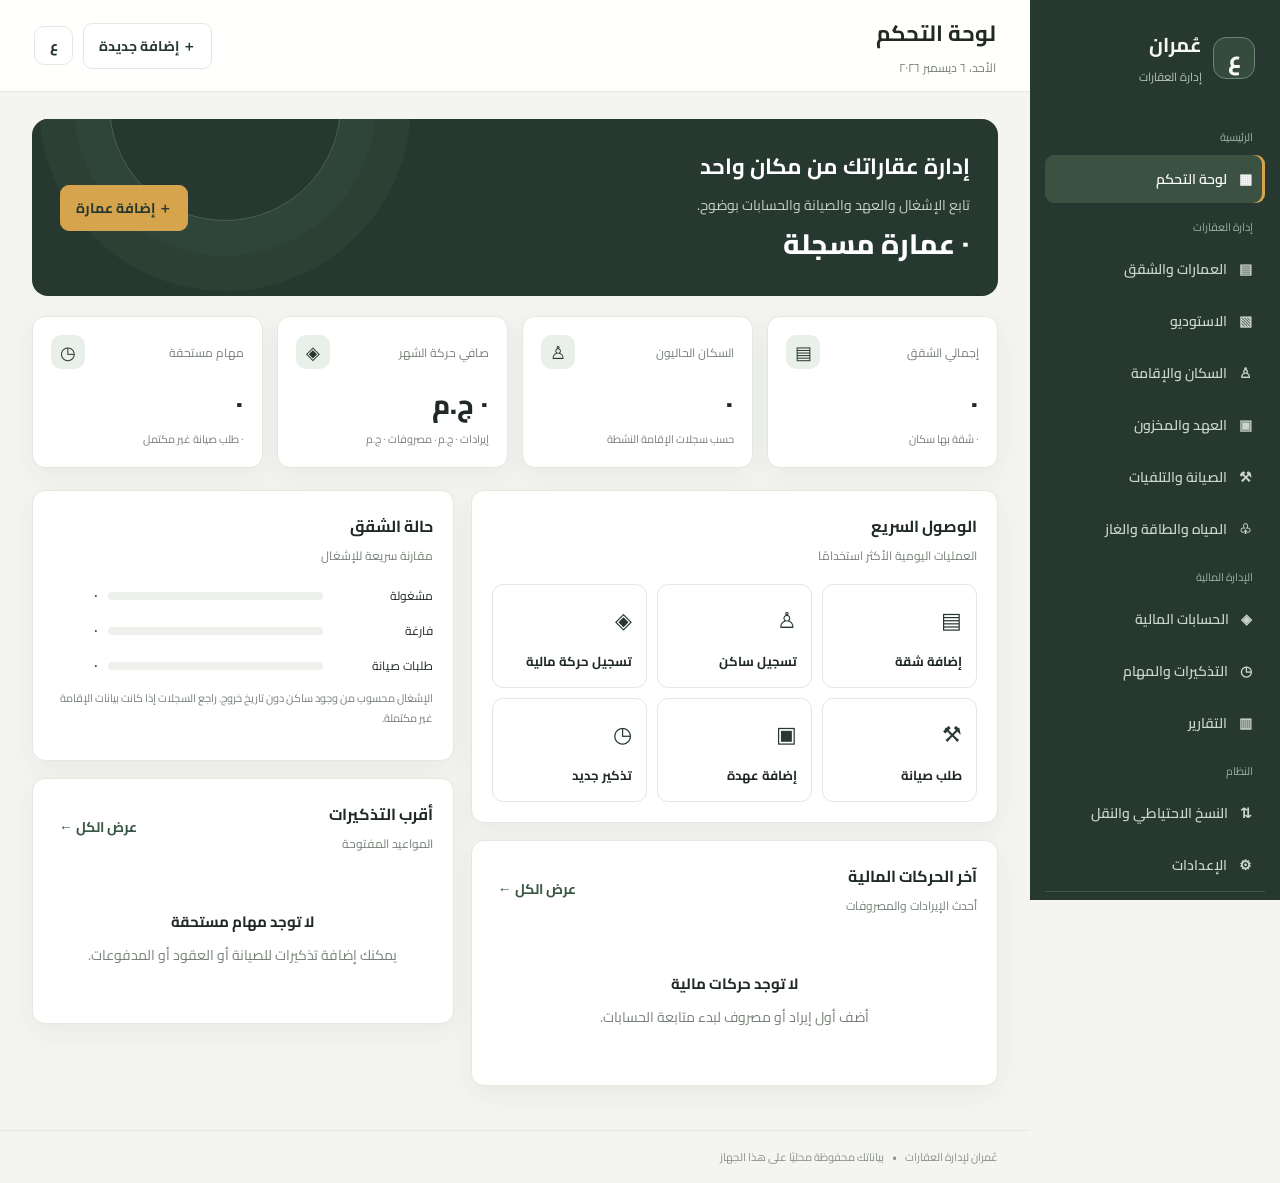
==== commit 15e4b937: "Fix photo studio template delimiters" ====
--- a/index.html
+++ b/index.html
@@ -93,10 +93,10 @@
 async function dashboard(){const [bs,aps,rs,ms,ts,rem,inv]=await Promise.all(["buildings","apartments","residents","maintenance","transactions","reminders","inventory"].map(all));const activeResidents=rs.filter(x=>!x.exitDate);const occupied=new Set(activeResidents.map(x=>x.apartmentId));const due=rem.filter(x=>!x.done&&x.date<=today());const month=today().slice(0,7),tx=ts.filter(x=>(x.date||"").startsWith(month));const inc=tx.filter(x=>x.type==="income").reduce((s,x)=>s+Number(x.amount||0),0),out=tx.filter(x=>x.type==="expense").reduce((s,x)=>s+Number(x.amount||0),0);const openM=ms.filter(x=>x.status!=="مكتمل");const recent=[...ts].sort((a,b)=>(b.date||"").localeCompare(a.date||"")).slice(0,5);return `<div class="hero"><div><h2>إدارة عقاراتك من مكان واحد</h2><p>تابع الإشغال والعهد والصيانة والحسابات بوضوح.</p><div class="hero-number">${fmt(bs.length)} عمارة مسجلة</div></div><button class="button" data-action="add" data-store="buildings">＋ إضافة عمارة</button></div><div class="stats-grid">${stat("إجمالي الشقق",fmt(aps.length),"▤",`${fmt(occupied.size)} شقة بها سكان`)}${stat("السكان الحاليون",fmt(activeResidents.length),"♙","حسب سجلات الإقامة النشطة")}${stat("صافي حركة الشهر",money(inc-out),"◈",`إيرادات ${money(inc)} · مصروفات ${money(out)}`)}${stat("مهام مستحقة",fmt(due.length),"◷",`${fmt(openM.length)} طلب صيانة غير مكتمل`)}</div><div class="dashboard-grid"><div><div class="panel">${panelHead("الوصول السريع","العمليات اليومية الأكثر استخدامًا")}<div class="quick-grid"><button class="quick-tile" data-action="add" data-store="apartments"><span>▤</span><b>إضافة شقة</b></button><button class="quick-tile" data-action="add" data-store="residents"><span>♙</span><b>تسجيل ساكن</b></button><button class="quick-tile" data-action="add" data-store="transactions"><span>◈</span><b>تسجيل حركة مالية</b></button><button class="quick-tile" data-action="add" data-store="maintenance"><span>⚒</span><b>طلب صيانة</b></button><button class="quick-tile" data-action="add" data-store="inventory"><span>▣</span><b>إضافة عهدة</b></button><button class="quick-tile" data-action="add" data-store="reminders"><span>◷</span><b>تذكير جديد</b></button></div></div><div class="panel">${panelHead("آخر الحركات المالية","أحدث الإيرادات والمصروفات",`<button class="link-btn" data-page-link="finance">عرض الكل ←</button>`)}${recent.length?table(["التاريخ","البيان","النوع","المبلغ"],recent.map(t=>`<tr><td>${dateFmt(t.date)}</td><td>${esc(t.title)}</td><td>${pill(t.type==="income"?"إيراد":"مصروف",t.type==="income"?"good":"warn")}</td><td>${money(t.amount)}</td></tr>`).join("")):empty("لا توجد حركات مالية","أضف أول إيراد أو مصروف لبدء متابعة الحسابات.")}</div></div><div><div class="panel">${panelHead("حالة الشقق","مقارنة سريعة للإشغال")}<div class="bar-row"><span>مشغولة</span><div class="bar-track"><div class="bar-fill" style="width:${aps.length?Math.min(100,occupied.size/aps.length*100):0}%"></div></div><b>${fmt(occupied.size)}</b></div><div class="bar-row"><span>فارغة</span><div class="bar-track"><div class="bar-fill" style="width:${aps.length?Math.min(100,Math.max(0,aps.length-occupied.size)/aps.length*100):0}%;background:#d5a44c"></div></div><b>${fmt(Math.max(0,aps.length-occupied.size))}</b></div><div class="bar-row"><span>طلبات صيانة</span><div class="bar-track"><div class="bar-fill" style="width:${Math.min(100,openM.length*10)}%;background:#b54c42"></div></div><b>${fmt(openM.length)}</b></div><p class="small-text">الإشغال محسوب من وجود ساكن دون تاريخ خروج. راجع السجلات إذا كانت بيانات الإقامة غير مكتملة.</p></div><div class="panel">${panelHead("أقرب التذكيرات","المواعيد المفتوحة",`<button class="link-btn" data-page-link="reminders">عرض الكل ←</button>`)}${due.length?due.slice(0,5).map(r=>`<div class="bar-row" style="grid-template-columns:1fr auto"><span>${esc(r.title)}<small class="muted" style="display:block">${dateFmt(r.date)}</small></span>${pill(r.date<today()?"متأخر":"اليوم",r.date<today()?"bad":"warn")}</div>`).join(""):empty("لا توجد مهام مستحقة","يمكنك إضافة تذكيرات للصيانة أو العقود أو المدفوعات.")}</div></div></div>`;}
 async function buildingsPage(){const [bs,aps]=await Promise.all([all("buildings"),all("apartments")]);const q=state.search.toLowerCase();const list=bs.filter(b=>(b.name+" "+b.address).toLowerCase().includes(q));return `${sectionHead("العمارات والشقق","إدارة العقارات والوحدات وسعة كل شقة","إضافة عمارة","add-building")}<div class="toolbar"><input class="search" placeholder="ابحث باسم العمارة أو العنوان..." data-filter="search" value="${esc(state.search)}"><button class="button ghost" data-action="add" data-store="apartments">＋ إضافة شقة</button></div><div class="stats-grid">${stat("العمارات",fmt(bs.length),"▤")}${stat("الشقق",fmt(aps.length),"▦")}${stat("إجمالي السعة",fmt(aps.reduce((s,a)=>s+Number(a.capacity||0),0)),"♙","مكانًا للسكن")}${stat("متوسط الشقق/عمارة",bs.length?fmt(aps.length/bs.length):"0","⌂")}</div><div class="panel">${list.length?table(["العمارة","العنوان","الأدوار","عدد الشقق","بيانات التواصل","الإجراءات"],list.map(b=>`<tr><td><b>${esc(b.name)}</b></td><td>${esc(b.address||"—")}</td><td>${fmt(b.floors||0)}</td><td>${aps.filter(a=>a.buildingId===b.id).length}</td><td>${esc(b.phone||"—")}</td><td>${actionButtons("buildings",b.id)} <button class="button small ghost" data-action="view-building" data-id="${b.id}">الشقق</button></td></tr>`).join("")):empty("لا توجد عمارات بعد","أضف العمارة الأولى ثم أضف الشقق التابعة لها.")}</div><div class="panel">${panelHead("قائمة الشقق","رقم الشقة فريد داخل كل عمارة",`<button class="button small ghost" data-csv="apartments">تصدير CSV</button>`)}${aps.length?table(["العمارة","رقم الشقة","الدور","السعة","الحالة","ملاحظات","الإجراءات"],aps.map(a=>`<tr><td>${esc(buildingName(a.buildingId,bs))}</td><td><b>${esc(a.number)}</b></td><td>${esc(a.floor||"—")}</td><td>${fmt(a.capacity||0)}</td><td>${pill(a.status||"متاحة",a.status==="مشغولة"?"good":a.status==="صيانة"?"warn":"")}</td><td>${esc(a.notes||"—")}</td><td>${actionButtons("apartments",a.id)} <button class="button small ghost" data-action="studio-open" data-id="${a.id}">استوديو الصور</button></td></tr>`).join("")):empty("لا توجد شقق","أضف الشقق بعد تسجيل العمارة.")}</div>`;}
 function studioImageSrc(p){return typeof p?.dataUrl==="string"&&/^data:image\/(?:jpeg|png|webp|gif|avif|bmp);base64,/i.test(p.dataUrl)?esc(p.dataUrl):"";}
-async function studioPage(){const [aps,bs,photos,rs]=await Promise.all([all("apartments"),all("buildings"),all("studioPhotos"),all("residents")]);const sorted=aps.slice().sort((a,b)=>apartmentName(a.id,aps,bs).localeCompare(apartmentName(b.id,aps,bs),"ar"));let selected=state.studioApartmentId;if(!selected||!aps.some(a=>a.id===selected))selected=sorted[0]?.id||"";state.studioApartmentId=selected;const apt=aps.find(a=>a.id===selected),q=state.search.trim().toLowerCase();const list=photos.filter(p=>p.apartmentId===selected&&[p.caption,p.residentName,p.tags,p.originalName].join(" ").toLowerCase().includes(q)).sort((a,b)=>(b.createdAt||"").localeCompare(a.createdAt||""));const opts='<option value="">اختر الشقة لعرض الاستوديو</option>'+sorted.map(a=>'<option value="'+a.id+'" '+(a.id===selected?'selected':'')+'>'+esc(apartmentName(a.id,aps,bs))+'</option>').join("");const residents=rs.filter(r=>!r.exitDate&&r.apartmentId===selected);return \`${sectionHead("استوديو صور الشقق","ألبوم مستقل لكل شقة؛ ارفع صورًا متعددة وابحث واعرض وحمّل الصور في أي وقت.","فتح الاستوديو","studio-open-selected")}<div class="panel"><div class="studio-toolbar"><div class="form-field"><label for="studioApartmentSelect">الشقة</label><select class="field" id="studioApartmentSelect">${opts}</select></div><div class="form-field"><label for="studioSearch">بحث في صور الشقة</label><input class="field" id="studioSearch" placeholder="الوصف أو اسم الساكن أو الوسوم..." value="${esc(state.search)}"></div><div class="form-field"><label>إجمالي الصور</label><div class="metric-chip"><b>${fmt(photos.filter(p=>p.apartmentId===selected).length)}</b> صورة</div></div></div><div class="notice" style="margin-top:14px">لا يوجد حد عددي للصور داخل التطبيق؛ السعة الفعلية تعتمد على مساحة الجهاز والمتصفح. الصور محلية، لذا احتفظ بنسخ احتياطية.</div></div>${!aps.length?\`<div class="panel">${empty("لا توجد شقق","أضف شقة أولًا لإنشاء استوديو خاص بها.")}</div>\`:!apt?\`<div class="panel">${empty("اختر شقة","حدد الشقة لفتح ألبومها.")}</div>\`:\`<div class="panel"><div class="panel-head"><div><h3>${esc(apartmentName(apt.id,aps,bs))}</h3><p>${fmt(list.length)} صورة مطابقة · ${fmt(residents.length)} ساكن حالي</p></div><button class="button ghost" data-action="studio-download-manifest" data-id="${apt.id}">تصدير فهرس الألبوم</button></div><form id="studioUploadForm"><div class="form-grid"><div class="form-field"><label for="studioUploadInput">اختيار الصور</label><input class="field" id="studioUploadInput" type="file" accept="image/*" multiple required><small>يمكن اختيار عدة صور في المرة الواحدة، ولا يوجد حد عددي ثابت.</small></div><div class="form-field"><label for="studioResidentName">اسم الساكن (اختياري)</label><input class="field" id="studioResidentName" list="studioResidentNames" placeholder="اسم الشخص الظاهر في الصور"><datalist id="studioResidentNames">${residents.map(r=>'<option value="'+esc(r.name)+'"></option>').join("")}</datalist></div><div class="form-field"><label for="studioCaption">وصف الصور (اختياري)</label><input class="field" id="studioCaption" placeholder="وصف مشترك للصور المحددة"></div><div class="form-field"><label for="studioTags">وسوم (اختياري)</label><input class="field" id="studioTags" placeholder="ملف، ساكن، عقد..."></div><div class="form-field full"><button class="button" type="submit">＋ حفظ الصور في استوديو الشقة</button><small id="studioUploadStatus">لا تغلق التطبيق أثناء الحفظ.</small></div></div></form></div><div class="panel"><div class="toolbar"><input class="search" id="studioSearchInline" placeholder="تصفية الصور..." value="${esc(state.search)}"><button class="button ghost" data-action="studio-download-manifest" data-id="${apt.id}">تصدير قائمة الصور</button></div>${list.length?\`<div class="studio-grid">${list.map(p=>\`<article class="studio-card"><img class="studio-thumb" src="${studioImageSrc(p)}" alt="${esc(p.caption||p.originalName||"صورة ساكن")}" loading="lazy" data-action="studio-view" data-id="${p.id}"><div class="studio-card-body"><div class="studio-card-title">${esc(p.caption||p.originalName||"صورة بدون عنوان")}</div><div class="studio-card-meta">${esc(p.residentName||"دون اسم ساكن")} · ${dateFmt((p.createdAt||"").slice(0,10))}${p.tags?\`<br>وسوم: ${esc(p.tags)}\`:""}</div><div class="studio-card-actions"><button class="button ghost" data-action="studio-view" data-id="${p.id}">عرض</button><button class="button ghost" data-action="studio-download" data-id="${p.id}">تحميل</button><button class="button ghost" data-action="studio-edit" data-id="${p.id}">تعديل الوصف</button><button class="button danger" data-action="studio-delete" data-id="${p.id}">حذف</button></div></div></article>\`).join("")}</div>\`:empty("لا توجد صور في هذا الاستوديو",q?"لا توجد صور تطابق البحث.":"اختر صورًا من جهازك ثم احفظها هنا.")}</div>\`}\`;}
-async function uploadStudioFiles(e){e.preventDefault();const aptId=state.studioApartmentId,input=$("#studioUploadInput"),files=Array.from(input?.files||[]);if(!aptId||!files.length){toast("اختر الشقة وصورة واحدة على الأقل","error");return;}if(files.some(f=>!f.type.startsWith("image/")||f.type==="image/svg+xml")){toast("ارفع صور JPG أو PNG أو WebP؛ لا تقبل ملفات SVG.","error");return;}if(files.some(f=>f.size>25*1024*1024)){toast("حجم إحدى الصور يتجاوز 25 ميجابايت؛ قلل حجمها ثم أعد المحاولة.","error");return;}const caption=$("#studioCaption").value.trim(),residentName=$("#studioResidentName").value.trim(),tags=$("#studioTags").value.trim(),status=$("#studioUploadStatus"),submit=e.currentTarget.querySelector('button[type="submit"]');submit.disabled=true;let saved=0;try{for(let i=0;i<files.length;i++){if(status)status.textContent=\`جارٍ حفظ الصورة ${fmt(i+1)} من ${fmt(files.length)}…\`;const file=files[i];let dataUrl=await fileToData(file);if(file.size>1800*1024&&file.type!=="image/gif"){try{dataUrl=await compressStudioImage(file);}catch(_){}}const outputMime=(dataUrl.match(/^data:([^;,]+)/)||[])[1]||file.type||"image/jpeg";await save("studioPhotos",{apartmentId:aptId,caption:caption||file.name.replace(/\.[^.]+$/,""),residentName,tags,originalName:file.name,mimeType:outputMime,size:file.size,dataUrl});saved++;}toast(\`تم حفظ ${fmt(saved)} صورة\`);state.search="";await render();}catch(err){toast(\`تم حفظ ${fmt(saved)} من ${fmt(files.length)} صور. ${err.name==="QuotaExceededError"||/quota|storage/i.test(err.message)?"مساحة التخزين غير كافية؛ نزّل الصور أو أنشئ نسخة احتياطية ثم أفرغ مساحة.":err.message||"تعذر الحفظ"}\`,"error");await render();}finally{const b=document.querySelector(\`#studioUploadForm button[type="submit"]\`);if(b)b.disabled=false;}}
+async function studioPage(){const [aps,bs,photos,rs]=await Promise.all([all("apartments"),all("buildings"),all("studioPhotos"),all("residents")]);const sorted=aps.slice().sort((a,b)=>apartmentName(a.id,aps,bs).localeCompare(apartmentName(b.id,aps,bs),"ar"));let selected=state.studioApartmentId;if(!selected||!aps.some(a=>a.id===selected))selected=sorted[0]?.id||"";state.studioApartmentId=selected;const apt=aps.find(a=>a.id===selected),q=state.search.trim().toLowerCase();const list=photos.filter(p=>p.apartmentId===selected&&[p.caption,p.residentName,p.tags,p.originalName].join(" ").toLowerCase().includes(q)).sort((a,b)=>(b.createdAt||"").localeCompare(a.createdAt||""));const opts='<option value="">اختر الشقة لعرض الاستوديو</option>'+sorted.map(a=>'<option value="'+a.id+'" '+(a.id===selected?'selected':'')+'>'+esc(apartmentName(a.id,aps,bs))+'</option>').join("");const residents=rs.filter(r=>!r.exitDate&&r.apartmentId===selected);return `${sectionHead("استوديو صور الشقق","ألبوم مستقل لكل شقة؛ ارفع صورًا متعددة وابحث واعرض وحمّل الصور في أي وقت.","فتح الاستوديو","studio-open-selected")}<div class="panel"><div class="studio-toolbar"><div class="form-field"><label for="studioApartmentSelect">الشقة</label><select class="field" id="studioApartmentSelect">${opts}</select></div><div class="form-field"><label for="studioSearch">بحث في صور الشقة</label><input class="field" id="studioSearch" placeholder="الوصف أو اسم الساكن أو الوسوم..." value="${esc(state.search)}"></div><div class="form-field"><label>إجمالي الصور</label><div class="metric-chip"><b>${fmt(photos.filter(p=>p.apartmentId===selected).length)}</b> صورة</div></div></div><div class="notice" style="margin-top:14px">لا يوجد حد عددي للصور داخل التطبيق؛ السعة الفعلية تعتمد على مساحة الجهاز والمتصفح. الصور محلية، لذا احتفظ بنسخ احتياطية.</div></div>${!aps.length?`<div class="panel">${empty("لا توجد شقق","أضف شقة أولًا لإنشاء استوديو خاص بها.")}</div>`:!apt?`<div class="panel">${empty("اختر شقة","حدد الشقة لفتح ألبومها.")}</div>`:`<div class="panel"><div class="panel-head"><div><h3>${esc(apartmentName(apt.id,aps,bs))}</h3><p>${fmt(list.length)} صورة مطابقة · ${fmt(residents.length)} ساكن حالي</p></div><button class="button ghost" data-action="studio-download-manifest" data-id="${apt.id}">تصدير فهرس الألبوم</button></div><form id="studioUploadForm"><div class="form-grid"><div class="form-field"><label for="studioUploadInput">اختيار الصور</label><input class="field" id="studioUploadInput" type="file" accept="image/*" multiple required><small>يمكن اختيار عدة صور في المرة الواحدة، ولا يوجد حد عددي ثابت.</small></div><div class="form-field"><label for="studioResidentName">اسم الساكن (اختياري)</label><input class="field" id="studioResidentName" list="studioResidentNames" placeholder="اسم الشخص الظاهر في الصور"><datalist id="studioResidentNames">${residents.map(r=>'<option value="'+esc(r.name)+'"></option>').join("")}</datalist></div><div class="form-field"><label for="studioCaption">وصف الصور (اختياري)</label><input class="field" id="studioCaption" placeholder="وصف مشترك للصور المحددة"></div><div class="form-field"><label for="studioTags">وسوم (اختياري)</label><input class="field" id="studioTags" placeholder="ملف، ساكن، عقد..."></div><div class="form-field full"><button class="button" type="submit">＋ حفظ الصور في استوديو الشقة</button><small id="studioUploadStatus">لا تغلق التطبيق أثناء الحفظ.</small></div></div></form></div><div class="panel"><div class="toolbar"><input class="search" id="studioSearchInline" placeholder="تصفية الصور..." value="${esc(state.search)}"><button class="button ghost" data-action="studio-download-manifest" data-id="${apt.id}">تصدير قائمة الصور</button></div>${list.length?`<div class="studio-grid">${list.map(p=>`<article class="studio-card"><img class="studio-thumb" src="${studioImageSrc(p)}" alt="${esc(p.caption||p.originalName||"صورة ساكن")}" loading="lazy" data-action="studio-view" data-id="${p.id}"><div class="studio-card-body"><div class="studio-card-title">${esc(p.caption||p.originalName||"صورة بدون عنوان")}</div><div class="studio-card-meta">${esc(p.residentName||"دون اسم ساكن")} · ${dateFmt((p.createdAt||"").slice(0,10))}${p.tags?`<br>وسوم: ${esc(p.tags)}`:""}</div><div class="studio-card-actions"><button class="button ghost" data-action="studio-view" data-id="${p.id}">عرض</button><button class="button ghost" data-action="studio-download" data-id="${p.id}">تحميل</button><button class="button ghost" data-action="studio-edit" data-id="${p.id}">تعديل الوصف</button><button class="button danger" data-action="studio-delete" data-id="${p.id}">حذف</button></div></div></article>`).join("")}</div>`:empty("لا توجد صور في هذا الاستوديو",q?"لا توجد صور تطابق البحث.":"اختر صورًا من جهازك ثم احفظها هنا.")}</div>`}`;}
+async function uploadStudioFiles(e){e.preventDefault();const aptId=state.studioApartmentId,input=$("#studioUploadInput"),files=Array.from(input?.files||[]);if(!aptId||!files.length){toast("اختر الشقة وصورة واحدة على الأقل","error");return;}if(files.some(f=>!f.type.startsWith("image/")||f.type==="image/svg+xml")){toast("ارفع صور JPG أو PNG أو WebP؛ لا تقبل ملفات SVG.","error");return;}if(files.some(f=>f.size>25*1024*1024)){toast("حجم إحدى الصور يتجاوز 25 ميجابايت؛ قلل حجمها ثم أعد المحاولة.","error");return;}const caption=$("#studioCaption").value.trim(),residentName=$("#studioResidentName").value.trim(),tags=$("#studioTags").value.trim(),status=$("#studioUploadStatus"),submit=e.currentTarget.querySelector('button[type="submit"]');submit.disabled=true;let saved=0;try{for(let i=0;i<files.length;i++){if(status)status.textContent=`جارٍ حفظ الصورة ${fmt(i+1)} من ${fmt(files.length)}…`;const file=files[i];let dataUrl=await fileToData(file);if(file.size>1800*1024&&file.type!=="image/gif"){try{dataUrl=await compressStudioImage(file);}catch(_){}}const outputMime=(dataUrl.match(/^data:([^;,]+)/)||[])[1]||file.type||"image/jpeg";await save("studioPhotos",{apartmentId:aptId,caption:caption||file.name.replace(/\.[^.]+$/,""),residentName,tags,originalName:file.name,mimeType:outputMime,size:file.size,dataUrl});saved++;}toast(`تم حفظ ${fmt(saved)} صورة`);state.search="";await render();}catch(err){toast(`تم حفظ ${fmt(saved)} من ${fmt(files.length)} صور. ${err.name==="QuotaExceededError"||/quota|storage/i.test(err.message)?"مساحة التخزين غير كافية؛ نزّل الصور أو أنشئ نسخة احتياطية ثم أفرغ مساحة.":err.message||"تعذر الحفظ"}`,"error");await render();}finally{const b=document.querySelector(`#studioUploadForm button[type="submit"]`);if(b)b.disabled=false;}}
 function compressStudioImage(file){return new Promise((resolve,reject)=>{const image=new Image(),url=URL.createObjectURL(file);image.onload=()=>{try{const scale=Math.min(1,2400/Math.max(image.naturalWidth,image.naturalHeight)),canvas=document.createElement("canvas");canvas.width=Math.max(1,Math.round(image.naturalWidth*scale));canvas.height=Math.max(1,Math.round(image.naturalHeight*scale));const ctx=canvas.getContext("2d");if(!ctx)throw new Error("Canvas unavailable");ctx.fillStyle="#fff";ctx.fillRect(0,0,canvas.width,canvas.height);ctx.drawImage(image,0,0,canvas.width,canvas.height);resolve(canvas.toDataURL("image/jpeg",.88));}catch(e){reject(e);}finally{URL.revokeObjectURL(url);}};image.onerror=()=>{URL.revokeObjectURL(url);reject(new Error("تعذر قراءة الصورة"));};image.src=url;});}
-async function viewStudioPhoto(id){const p=await get("studioPhotos",id);if(!p)return;const root=$("#modalRoot");root.innerHTML=\`<div class="modal-backdrop"><div class="modal" role="dialog" aria-modal="true"><div class="modal-head"><div><h3>${esc(p.caption||p.originalName||"صورة ساكن")}</h3><p class="small-text">${esc(p.residentName||"")}</p></div><button class="close-btn" data-close>×</button></div><div class="modal-body"><img class="studio-preview" src="${studioImageSrc(p)}" alt="${esc(p.caption||"صورة ساكن")}"><p class="small-text">${esc(p.tags||"")}</p></div><div class="modal-foot"><button class="button" data-studio-download="${p.id}">تحميل الصورة</button><button class="button ghost" data-close>إغلاق</button></div></div></div>\`;root.querySelectorAll("[data-close]").forEach(b=>b.onclick=closeModal);root.querySelector("[data-studio-download]").onclick=()=>downloadStudioPhoto(p.id);root.querySelector(".modal-backdrop").addEventListener("click",e=>{if(e.target.classList.contains("modal-backdrop"))closeModal();});}
+async function viewStudioPhoto(id){const p=await get("studioPhotos",id);if(!p)return;const root=$("#modalRoot");root.innerHTML=`<div class="modal-backdrop"><div class="modal" role="dialog" aria-modal="true"><div class="modal-head"><div><h3>${esc(p.caption||p.originalName||"صورة ساكن")}</h3><p class="small-text">${esc(p.residentName||"")}</p></div><button class="close-btn" data-close>×</button></div><div class="modal-body"><img class="studio-preview" src="${studioImageSrc(p)}" alt="${esc(p.caption||"صورة ساكن")}"><p class="small-text">${esc(p.tags||"")}</p></div><div class="modal-foot"><button class="button" data-studio-download="${p.id}">تحميل الصورة</button><button class="button ghost" data-close>إغلاق</button></div></div></div>`;root.querySelectorAll("[data-close]").forEach(b=>b.onclick=closeModal);root.querySelector("[data-studio-download]").onclick=()=>downloadStudioPhoto(p.id);root.querySelector(".modal-backdrop").addEventListener("click",e=>{if(e.target.classList.contains("modal-backdrop"))closeModal();});}
 async function downloadStudioPhoto(id){const p=await get("studioPhotos",id);if(!p?.dataUrl||!/^data:image\/(?:jpeg|png|webp|gif|avif|bmp);base64,/i.test(p.dataUrl)){toast("الصورة غير موجودة أو بياناتها غير مكتملة","error");return;}const a=document.createElement("a");a.href=p.dataUrl;const stem=(p.originalName||("omran-photo-"+id)).replace(/\.[^.]+$/,"").replace(/[\\/:*?"<>|]/g,"_"),ext=({"image/jpeg":"jpg","image/png":"png","image/webp":"webp","image/gif":"gif","image/avif":"avif","image/bmp":"bmp"})[p.mimeType]||"jpg";a.download=stem+"."+ext;document.body.append(a);a.click();a.remove();toast("تم طلب تحميل الصورة");}
 async function editStudioPhoto(id){const p=await get("studioPhotos",id);if(!p)return;const caption=prompt("وصف الصورة",p.caption||"");if(caption===null)return;const residentName=prompt("اسم الساكن (اختياري)",p.residentName||"");if(residentName===null)return;const tags=prompt("الوسوم مفصولة بفواصل",p.tags||"");if(tags===null)return;await save("studioPhotos",{...p,caption:caption.trim(),residentName:residentName.trim(),tags:tags.trim()});toast("تم تحديث بيانات الصورة");await render();}
 async function deleteStudioPhoto(id){const p=await get("studioPhotos",id);if(!p||!confirm("حذف الصورة «"+(p.caption||p.originalName||"بدون عنوان")+"» نهائيًا من هذا الجهاز؟"))return;await del("studioPhotos",id);toast("تم حذف الصورة");await render();}
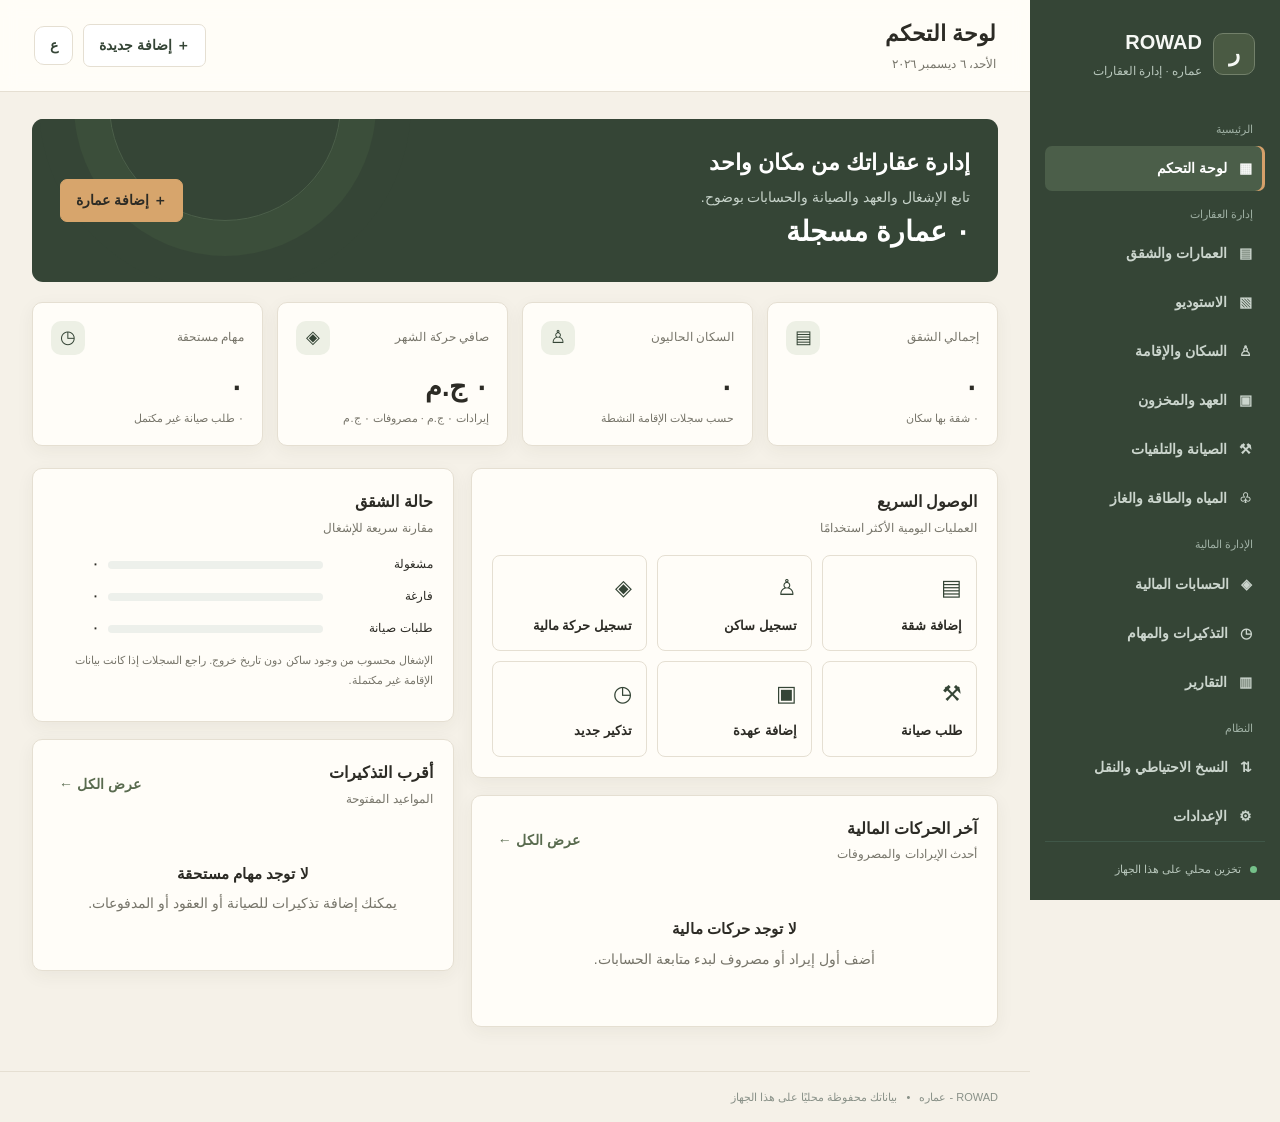
==== commit a7f8237d: "Rebrand ROWAD and add Android permission settings UI" ====
--- a/index.html
+++ b/index.html
@@ -2,22 +2,39 @@
 <html lang="ar" dir="rtl">
 <head>
 <meta charset="utf-8"><meta name="viewport" content="width=device-width,initial-scale=1,viewport-fit=cover">
-<meta name="theme-color" content="#26382f"><meta name="description" content="نظام إدارة العمارات والشقق والسكان والعهد والحسابات">
+<meta name="theme-color" content="#354536"><meta name="description" content="ROWAD - عماره: إدارة عملية للعمارات والشقق والسكان والحسابات">
 <style>
-@import url('https://fonts.googleapis.com/css2?family=Cairo:wght@400;500;600;700;800&display=swap');
-:root{--bg:#f4f5f1;--panel:#fff;--ink:#202923;--muted:#788078;--line:#e4e8e1;--green:#26382f;--green2:#395847;--soft:#e9efe9;--gold:#d5a44c;--red:#b54c42;--shadow:0 8px 26px rgba(26,44,33,.06)}
+
+:root{--bg:#f5f1e8;--panel:#fffdf8;--ink:#2c2b25;--muted:#77756a;--line:#e5dfd2;--green:#354536;--green2:#596b4f;--soft:#edf0e5;--gold:#c58a45;--red:#a94f42;--terracotta:#a85e48;--shadow:0 5px 18px rgba(55,48,34,.055)}
 *{box-sizing:border-box}body{margin:0;background:var(--bg);color:var(--ink);font-family:"Cairo",Tahoma,Arial,sans-serif;font-size:14px}button,input,select,textarea{font:inherit}button{cursor:pointer}.app-shell{min-height:100vh;display:flex}.sidebar{width:250px;background:var(--green);color:#f6f8f4;position:fixed;right:0;top:0;bottom:0;padding:22px 15px;display:flex;flex-direction:column;z-index:20;overflow:auto}.brand{display:flex;align-items:center;gap:11px;padding:4px 10px 26px}.brand-mark{width:42px;height:42px;border:1px solid #6d8575;border-radius:13px;display:grid;place-items:center;font-size:23px;font-weight:800;background:#344b3d}.brand b{display:block;font-size:20px}.brand small{color:#b8c7bc}.nav-label{font-size:11px;color:#9fb0a4;margin:12px 12px 6px}.nav{width:100%;border:0;background:transparent;color:#cbd5cd;text-align:right;padding:11px 13px;border-radius:9px;display:flex;align-items:center;gap:12px;margin:2px 0;font-weight:600}.nav span{flex:1}.nav:hover,.nav.active{background:#3b5243;color:white}.nav.active{box-shadow:inset -3px 0 var(--gold)}.nav-badge{background:#d5a44c;color:#1f3026;border-radius:30px;min-width:8px;height:8px}.sidebar-foot{margin-top:auto;padding:18px 8px 0;color:#b8c7bc;font-size:11px;border-top:1px solid #405748}.status-dot{display:inline-block;width:7px;height:7px;background:#75c18a;border-radius:50%;margin-left:6px}.main{margin-right:250px;width:calc(100% - 250px);min-width:0}.topbar{height:92px;padding:20px 34px;background:rgba(255,255,255,.92);border-bottom:1px solid var(--line);display:flex;align-items:center;gap:14px;position:sticky;top:0;z-index:10}.topbar h1{margin:0;font-size:22px}.topbar p{margin:2px 0 0;color:var(--muted);font-size:12px}.top-actions{margin-right:auto;display:flex;gap:10px;align-items:center}.avatar,.icon-btn{border:1px solid var(--line);background:#fff;border-radius:10px;width:39px;height:39px;color:var(--green);font-weight:800}.mobile-menu{display:none}.content{padding:27px 32px;max-width:1600px;margin:auto;min-height:calc(100vh - 145px)}.footer{padding:16px 32px;color:#899188;font-size:11px;border-top:1px solid var(--line)}.footer span{margin:0 6px}.button{border:1px solid var(--green);background:var(--green);color:white;border-radius:9px;padding:9px 15px;font-weight:700;display:inline-flex;align-items:center;justify-content:center;gap:7px}.button:hover{background:var(--green2)}.button.ghost{background:white;color:var(--green);border-color:var(--line)}.button.danger{background:#fff5f4;border-color:#f0d4d1;color:var(--red)}.button.small{padding:5px 9px;font-size:12px}.button.gold{background:var(--gold);border-color:var(--gold);color:#25352a}.icon-btn{font-size:19px}.hero{background:var(--green);color:white;padding:26px 28px;border-radius:16px;display:flex;align-items:center;gap:20px;justify-content:space-between;margin-bottom:20px;position:relative;overflow:hidden}.hero:after{content:"";position:absolute;width:230px;height:230px;border:1px solid #496354;border-radius:50%;left:8%;top:-130px;box-shadow:0 0 0 35px #304539,0 0 0 70px #2c4034}.hero>*{z-index:1}.hero h2{margin:0 0 5px;font-size:22px}.hero p{margin:0;color:#c6d2c9}.hero .hero-number{font-size:28px;font-weight:800}.hero .button{background:var(--gold);border-color:var(--gold);color:#26382f}.stats-grid{display:grid;grid-template-columns:repeat(4,minmax(0,1fr));gap:14px;margin-bottom:22px}.stat-card,.panel,.data-card{background:var(--panel);border:1px solid var(--line);border-radius:13px;box-shadow:var(--shadow)}.stat-card{padding:18px}.stat-top{display:flex;align-items:center;justify-content:space-between;color:var(--muted);font-size:12px}.stat-icon{width:34px;height:34px;border-radius:10px;display:grid;place-items:center;background:var(--soft);color:var(--green);font-size:18px}.stat-value{font-size:27px;font-weight:800;margin:10px 0 0}.stat-note{font-size:11px;color:var(--muted)}.dashboard-grid{display:grid;grid-template-columns:1.25fr 1fr;gap:17px}.panel{padding:20px;margin-bottom:17px;min-width:0}.panel-head{display:flex;align-items:center;justify-content:space-between;gap:12px;margin-bottom:17px}.panel-head h3{margin:0;font-size:16px}.panel-head p{margin:3px 0 0;color:var(--muted);font-size:12px}.link-btn{border:0;background:transparent;color:var(--green2);font-weight:700}.quick-grid{display:grid;grid-template-columns:repeat(3,1fr);gap:10px}.quick-tile{border:1px solid var(--line);background:#fff;border-radius:11px;padding:14px;text-align:right;display:flex;flex-direction:column;gap:8px;color:var(--ink)}.quick-tile:hover{border-color:#a7b8aa;background:#f9fbf8}.quick-tile b{font-size:13px}.quick-tile span{font-size:22px;color:var(--green)}.section-title{display:flex;justify-content:space-between;align-items:center;margin-bottom:18px;gap:12px}.section-title h2{font-size:20px;margin:0}.section-title p{color:var(--muted);margin:4px 0 0;font-size:12px}.toolbar{display:flex;gap:9px;flex-wrap:wrap;margin-bottom:15px}.field,.search{border:1px solid #dfe5de;background:#fff;border-radius:9px;padding:10px 12px;outline:none;color:var(--ink);width:100%;min-width:0}.field:focus,.search:focus{border-color:#6c8b75;box-shadow:0 0 0 3px #e7eee8}.search{max-width:330px}.toolbar .field{width:auto;min-width:145px}.table-wrap{overflow:auto;border:1px solid var(--line);border-radius:10px}table{width:100%;border-collapse:collapse;white-space:nowrap;background:white}th,td{padding:12px 14px;text-align:right;border-bottom:1px solid #edf0eb;font-size:12px}th{background:#f8f9f6;color:#727c72;font-weight:700}tbody tr:last-child td{border-bottom:0}tbody tr:hover{background:#fbfcfa}.empty{text-align:center;padding:35px 15px;color:var(--muted)}.empty b{display:block;color:var(--ink);font-size:15px;margin-bottom:6px}.pill{display:inline-flex;padding:4px 8px;border-radius:30px;background:#edf1ed;color:#526355;font-size:11px;font-weight:700}.pill.good{background:#e6f4e9;color:#2e7543}.pill.warn{background:#fff3d9;color:#936a19}.pill.bad{background:#fde9e7;color:#a43d35}.pill.blue{background:#e8f1f7;color:#3f6b82}.muted{color:var(--muted)}.two-col{display:grid;grid-template-columns:1fr 1fr;gap:17px}.form-grid{display:grid;grid-template-columns:repeat(2,minmax(0,1fr));gap:13px}.form-field{display:flex;flex-direction:column;gap:6px}.form-field label{font-weight:700;font-size:12px}.form-field.full{grid-column:1/-1}.form-field small{font-size:11px;color:var(--muted)}textarea.field{min-height:80px;resize:vertical}.modal-backdrop{position:fixed;inset:0;background:rgba(18,28,21,.55);z-index:100;display:grid;place-items:center;padding:18px}.modal{width:min(720px,100%);max-height:90vh;overflow:auto;background:white;border-radius:16px;box-shadow:0 20px 70px #0003}.modal-head{display:flex;align-items:center;justify-content:space-between;padding:18px 22px;border-bottom:1px solid var(--line)}.modal-head h3{margin:0;font-size:17px}.modal-body{padding:22px}.modal-foot{padding:15px 22px;border-top:1px solid var(--line);display:flex;gap:9px;justify-content:flex-start}.close-btn{border:0;background:#f1f3ef;border-radius:8px;width:32px;height:32px}.toast-root{position:fixed;bottom:20px;left:20px;z-index:200;display:grid;gap:8px}.toast{padding:12px 16px;background:#24392d;color:white;border-radius:10px;box-shadow:var(--shadow);max-width:min(400px,90vw)}.toast.error{background:#9d3d35}.alert-strip{margin:16px 32px 0;padding:12px 15px;border:1px solid #f0dbad;background:#fff8e8;color:#805f1c;border-radius:10px}.hidden{display:none!important}.bar-row{display:grid;grid-template-columns:100px 1fr 45px;gap:10px;align-items:center;margin:12px 0;font-size:12px}.bar-track{height:8px;background:#edf0eb;border-radius:20px;overflow:hidden}.bar-fill{height:100%;background:var(--green2);border-radius:20px}.resident-photo{width:35px;height:35px;object-fit:cover;border-radius:9px;background:#edf0eb}.file-drop{padding:22px;border:1px dashed #b9c7ba;border-radius:12px;text-align:center;background:#fafbf9}.file-drop input{max-width:100%}.notice{padding:13px 15px;background:#f5f7f2;border-right:3px solid var(--gold);border-radius:7px;color:#586257;font-size:12px;line-height:1.9}.actions{display:flex;gap:6px;align-items:center}.actions button{border:1px solid var(--line);background:white;border-radius:7px;padding:5px 8px;color:var(--green);font-size:12px}.danger-text{color:var(--red)}.mini-metrics{display:flex;gap:8px;flex-wrap:wrap}.metric-chip{padding:8px 11px;background:#f4f6f2;border-radius:8px;font-size:12px}.metric-chip b{margin-right:5px}.tabs{display:flex;gap:5px;border-bottom:1px solid var(--line);margin-bottom:15px;overflow:auto}.tab{padding:10px 13px;border:0;background:none;color:var(--muted);white-space:nowrap}.tab.active{color:var(--green);border-bottom:2px solid var(--green);font-weight:800}.checkline{display:flex;align-items:center;gap:8px}.checkline input{width:17px;height:17px}.danger-zone{border:1px solid #f0d4d1;border-radius:10px;padding:15px}.danger-zone h4{color:var(--red);margin:0 0 8px}.small-text{font-size:11px;color:var(--muted);line-height:1.8}.report-summary{display:grid;grid-template-columns:repeat(3,1fr);gap:10px}.report-box{padding:14px;background:#f6f7f4;border-radius:9px}.report-box small{color:var(--muted);display:block}.report-box b{font-size:19px}.print-only{display:none}.studio-grid{display:grid;grid-template-columns:repeat(auto-fill,minmax(210px,1fr));gap:14px}.studio-card{border:1px solid var(--line);border-radius:12px;overflow:hidden;background:#fff;min-width:0}.studio-thumb{display:block;width:100%;height:210px;object-fit:cover;background:#f2f4f0;cursor:zoom-in}.studio-card-body{padding:12px}.studio-card-title{font-weight:800;overflow-wrap:anywhere}.studio-card-meta{font-size:11px;color:var(--muted);margin:5px 0 10px}.studio-card-actions{display:flex;gap:6px;flex-wrap:wrap}.studio-card-actions .button{padding:6px 9px;font-size:11px}.studio-preview{max-width:100%;max-height:70vh;object-fit:contain;display:block;margin:auto}.studio-toolbar{display:flex;gap:10px;flex-wrap:wrap;align-items:end}.studio-toolbar .form-field{flex:1;min-width:160px}
 @media(max-width:1100px){.stats-grid{grid-template-columns:repeat(2,1fr)}.content{padding:22px}.topbar{padding:18px 22px}.dashboard-grid{grid-template-columns:1fr}}
 @media(max-width:760px){.sidebar{transform:translateX(105%);transition:transform .2s;width:270px;box-shadow:-12px 0 30px #0002}.sidebar.open{transform:translateX(0)}.main{margin-right:0;width:100%}.mobile-menu{display:block}.topbar{height:78px;padding:12px 15px}.topbar h1{font-size:18px}.topbar p{font-size:10px}.top-actions .button{padding:8px 10px;font-size:12px}.content{padding:17px 13px}.hero{padding:20px;align-items:flex-start;flex-direction:column}.hero h2{font-size:19px}.stats-grid{gap:9px}.stat-card{padding:13px}.stat-value{font-size:23px}.dashboard-grid,.two-col{grid-template-columns:1fr}.quick-grid{grid-template-columns:repeat(2,1fr)}.form-grid{grid-template-columns:1fr}.form-field.full{grid-column:auto}.section-title{align-items:flex-start}.section-title h2{font-size:18px}.search{max-width:none;flex:1}.toolbar .field{flex:1;min-width:120px}.panel{padding:14px}.report-summary{grid-template-columns:1fr 1fr}.footer{padding:14px}.alert-strip{margin:10px 13px 0}.modal-backdrop{padding:8px}.modal-body{padding:15px}.modal-head,.modal-foot{padding:14px 15px}}
 @media print{.sidebar,.topbar,.footer,.toolbar,.button,.actions,.mobile-menu{display:none!important}.main{margin:0;width:100%}.content{padding:0}.panel,.stat-card{box-shadow:none;break-inside:avoid}.print-only{display:block}body{background:white}}
 
+/* ROWAD human-centered UX: warm paper, olive, terracotta; no neon gradients. */
+:root{color-scheme:light;scrollbar-color:#c7c0b1 var(--bg)}
+body{background:var(--bg);line-height:1.65;font-size:14px;-webkit-tap-highlight-color:transparent}
+.sidebar{background:#354536}.brand-mark{border-radius:10px;background:#4a5a43;border-color:#72806a}
+.nav{min-height:43px;border-radius:7px}.nav:hover,.nav.active{background:#4b5e49}.nav.active{box-shadow:inset -3px 0 #d6a06a}
+.topbar{background:rgba(255,253,248,.96);backdrop-filter:blur(8px)}
+.panel,.stat-card,.data-card{border-radius:10px;box-shadow:var(--shadow)}
+.button{border-radius:7px;min-height:38px}.button.gold,.hero .button{background:#d7a56c;border-color:#d7a56c;color:#2c2b25}
+.field,.search{border-color:#d9d2c4;border-radius:7px}.field:focus,.search:focus{border-color:#7d8a6b;box-shadow:0 0 0 3px #e8eadf}
+.quick-tile{border-radius:8px;background:#fffdf8}.quick-tile:hover{border-color:#b4b79d;background:#f7f5ed}
+.hero{background:#354536;border-radius:11px}.hero:after{border-color:#4c604a;box-shadow:0 0 0 35px #3b4e3a,0 0 0 70px #354536}
+th{background:#f2eee4;color:#625f54}tbody tr:hover{background:#f9f6ee}
+.pill.blue{background:#f2eadb;color:#765c36}.notice{background:#f5f0e5;border-right-color:#c58a45;color:#58564b}
+button:focus-visible,a:focus-visible,input:focus-visible,select:focus-visible,textarea:focus-visible{outline:3px solid #bd8753;outline-offset:2px}
+.permission-list{display:grid;grid-template-columns:repeat(2,minmax(0,1fr));gap:10px;margin:16px 0}.permission-list>div{padding:13px;background:#f7f4eb;border:1px solid var(--line);border-radius:8px}.permission-list b,.permission-list span{display:block}.permission-list b{margin-bottom:5px}.permission-list span{font-size:12px;color:var(--muted);line-height:1.8}.permission-panel>p{line-height:1.9}
+@media(max-width:650px){.permission-list{grid-template-columns:1fr}.topbar{padding:14px 16px}.content{padding:17px 14px}.panel{padding:15px}.hero{padding:20px;align-items:flex-start;flex-direction:column}.hero:after{left:-90px}}
+@media(prefers-reduced-motion:reduce){*,*::before,*::after{scroll-behavior:auto!important;animation:none!important;transition:none!important}}
 </style>
-<title>عمران | إدارة العقارات</title>
+<title>ROWAD - عماره | إدارة العقارات</title>
 </head>
 <body>
 <div class="app-shell">
 <aside class="sidebar" id="sidebar">
-  <div class="brand"><div class="brand-mark">ع</div><div><b>عُمران</b><small>إدارة العقارات</small></div></div>
+  <div class="brand"><div class="brand-mark">ر</div><div><b>ROWAD</b><small>عماره · إدارة العقارات</small></div></div>
   <div class="nav-label">الرئيسية</div>
   <button class="nav active" data-page="dashboard">▦ <span>لوحة التحكم</span></button>
   <div class="nav-label">إدارة العقارات</div>
@@ -40,7 +57,7 @@
 <header class="topbar"><button class="icon-btn mobile-menu" id="menuToggle" aria-label="القائمة">☰</button><div><h1 id="pageTitle">لوحة التحكم</h1><p id="todayLabel"></p></div><div class="top-actions"><button class="button ghost" id="quickAdd">＋ إضافة جديدة</button><button class="avatar" id="profileBtn" title="معلومات البرنامج">ع</button></div></header>
 <div id="alertStrip" class="alert-strip hidden"></div>
 <section id="pageContent" class="content" aria-live="polite"></section>
-<footer class="footer">عُمران لإدارة العقارات <span>•</span> بياناتك محفوظة محليًا على هذا الجهاز</footer>
+<footer class="footer">ROWAD - عماره <span>•</span> بياناتك محفوظة محليًا على هذا الجهاز</footer>
 </main>
 </div>
 <div id="modalRoot"></div><div id="toastRoot" class="toast-root" aria-live="polite"></div>
@@ -80,7 +97,7 @@
 function apartmentName(id,aps,bs=[]){const a=aps.find(x=>x.id===id);return a?`${buildingName(a.buildingId,bs)} / شقة ${a.number}`:"—";}
 function pill(text,type=""){return `<span class="pill ${type}">${esc(text)}</span>`;}
 function empty(title,desc="ابدأ بإضافة أول سجل لهذا القسم."){return `<div class="empty"><b>${esc(title)}</b>${esc(desc)}</div>`;}
-function pageTitle(p){const map={dashboard:"لوحة التحكم",buildings:"العمارات والشقق",residents:"السكان والإقامة",inventory:"العهد والمخزون",maintenance:"الصيانة والتلفيات",utilities:"المياه والطاقة والغاز",finance:"الحسابات المالية",reminders:"التذكيرات والمهام",reports:"التقارير",backup:"النسخ الاحتياطي والنقل",studio:"استوديو صور الشقق",settings:"الإعدادات"};return map[p]||"عُمران";}
+function pageTitle(p){const map={dashboard:"لوحة التحكم",buildings:"العمارات والشقق",residents:"السكان والإقامة",inventory:"العهد والمخزون",maintenance:"الصيانة والتلفيات",utilities:"المياه والطاقة والغاز",finance:"الحسابات المالية",reminders:"التذكيرات والمهام",reports:"التقارير",backup:"النسخ الاحتياطي والنقل",studio:"استوديو صور الشقق",settings:"الإعدادات"};return map[p]||"ROWAD - عماره";}
 function sectionHead(title,desc,buttonText="",buttonAction=""){return `<div class="section-title"><div><h2>${title}</h2><p>${desc}</p></div>${buttonText?`<button class="button" data-action="${buttonAction}">＋ ${buttonText}</button>`:""}</div>`;}
 function panelHead(title,desc="",right=""){return `<div class="panel-head"><div><h3>${title}</h3>${desc?`<p>${desc}</p>`:""}</div>${right}</div>`;}
 function stat(label,value,icon,note=""){return `<div class="stat-card"><div class="stat-top"><span>${label}</span><span class="stat-icon">${icon}</span></div><div class="stat-value">${value}</div><div class="stat-note">${note}</div></div>`;}
@@ -94,7 +111,7 @@
 async function buildingsPage(){const [bs,aps]=await Promise.all([all("buildings"),all("apartments")]);const q=state.search.toLowerCase();const list=bs.filter(b=>(b.name+" "+b.address).toLowerCase().includes(q));return `${sectionHead("العمارات والشقق","إدارة العقارات والوحدات وسعة كل شقة","إضافة عمارة","add-building")}<div class="toolbar"><input class="search" placeholder="ابحث باسم العمارة أو العنوان..." data-filter="search" value="${esc(state.search)}"><button class="button ghost" data-action="add" data-store="apartments">＋ إضافة شقة</button></div><div class="stats-grid">${stat("العمارات",fmt(bs.length),"▤")}${stat("الشقق",fmt(aps.length),"▦")}${stat("إجمالي السعة",fmt(aps.reduce((s,a)=>s+Number(a.capacity||0),0)),"♙","مكانًا للسكن")}${stat("متوسط الشقق/عمارة",bs.length?fmt(aps.length/bs.length):"0","⌂")}</div><div class="panel">${list.length?table(["العمارة","العنوان","الأدوار","عدد الشقق","بيانات التواصل","الإجراءات"],list.map(b=>`<tr><td><b>${esc(b.name)}</b></td><td>${esc(b.address||"—")}</td><td>${fmt(b.floors||0)}</td><td>${aps.filter(a=>a.buildingId===b.id).length}</td><td>${esc(b.phone||"—")}</td><td>${actionButtons("buildings",b.id)} <button class="button small ghost" data-action="view-building" data-id="${b.id}">الشقق</button></td></tr>`).join("")):empty("لا توجد عمارات بعد","أضف العمارة الأولى ثم أضف الشقق التابعة لها.")}</div><div class="panel">${panelHead("قائمة الشقق","رقم الشقة فريد داخل كل عمارة",`<button class="button small ghost" data-csv="apartments">تصدير CSV</button>`)}${aps.length?table(["العمارة","رقم الشقة","الدور","السعة","الحالة","ملاحظات","الإجراءات"],aps.map(a=>`<tr><td>${esc(buildingName(a.buildingId,bs))}</td><td><b>${esc(a.number)}</b></td><td>${esc(a.floor||"—")}</td><td>${fmt(a.capacity||0)}</td><td>${pill(a.status||"متاحة",a.status==="مشغولة"?"good":a.status==="صيانة"?"warn":"")}</td><td>${esc(a.notes||"—")}</td><td>${actionButtons("apartments",a.id)} <button class="button small ghost" data-action="studio-open" data-id="${a.id}">استوديو الصور</button></td></tr>`).join("")):empty("لا توجد شقق","أضف الشقق بعد تسجيل العمارة.")}</div>`;}
 function studioImageSrc(p){return typeof p?.dataUrl==="string"&&/^data:image\/(?:jpeg|png|webp|gif|avif|bmp);base64,/i.test(p.dataUrl)?esc(p.dataUrl):"";}
 async function studioPage(){const [aps,bs,photos,rs]=await Promise.all([all("apartments"),all("buildings"),all("studioPhotos"),all("residents")]);const sorted=aps.slice().sort((a,b)=>apartmentName(a.id,aps,bs).localeCompare(apartmentName(b.id,aps,bs),"ar"));let selected=state.studioApartmentId;if(!selected||!aps.some(a=>a.id===selected))selected=sorted[0]?.id||"";state.studioApartmentId=selected;const apt=aps.find(a=>a.id===selected),q=state.search.trim().toLowerCase();const list=photos.filter(p=>p.apartmentId===selected&&[p.caption,p.residentName,p.tags,p.originalName].join(" ").toLowerCase().includes(q)).sort((a,b)=>(b.createdAt||"").localeCompare(a.createdAt||""));const opts='<option value="">اختر الشقة لعرض الاستوديو</option>'+sorted.map(a=>'<option value="'+a.id+'" '+(a.id===selected?'selected':'')+'>'+esc(apartmentName(a.id,aps,bs))+'</option>').join("");const residents=rs.filter(r=>!r.exitDate&&r.apartmentId===selected);return `${sectionHead("استوديو صور الشقق","ألبوم مستقل لكل شقة؛ ارفع صورًا متعددة وابحث واعرض وحمّل الصور في أي وقت.","فتح الاستوديو","studio-open-selected")}<div class="panel"><div class="studio-toolbar"><div class="form-field"><label for="studioApartmentSelect">الشقة</label><select class="field" id="studioApartmentSelect">${opts}</select></div><div class="form-field"><label for="studioSearch">بحث في صور الشقة</label><input class="field" id="studioSearch" placeholder="الوصف أو اسم الساكن أو الوسوم..." value="${esc(state.search)}"></div><div class="form-field"><label>إجمالي الصور</label><div class="metric-chip"><b>${fmt(photos.filter(p=>p.apartmentId===selected).length)}</b> صورة</div></div></div><div class="notice" style="margin-top:14px">لا يوجد حد عددي للصور داخل التطبيق؛ السعة الفعلية تعتمد على مساحة الجهاز والمتصفح. الصور محلية، لذا احتفظ بنسخ احتياطية.</div></div>${!aps.length?`<div class="panel">${empty("لا توجد شقق","أضف شقة أولًا لإنشاء استوديو خاص بها.")}</div>`:!apt?`<div class="panel">${empty("اختر شقة","حدد الشقة لفتح ألبومها.")}</div>`:`<div class="panel"><div class="panel-head"><div><h3>${esc(apartmentName(apt.id,aps,bs))}</h3><p>${fmt(list.length)} صورة مطابقة · ${fmt(residents.length)} ساكن حالي</p></div><button class="button ghost" data-action="studio-download-manifest" data-id="${apt.id}">تصدير فهرس الألبوم</button></div><form id="studioUploadForm"><div class="form-grid"><div class="form-field"><label for="studioUploadInput">اختيار الصور</label><input class="field" id="studioUploadInput" type="file" accept="image/*" multiple required><small>يمكن اختيار عدة صور في المرة الواحدة، ولا يوجد حد عددي ثابت.</small></div><div class="form-field"><label for="studioResidentName">اسم الساكن (اختياري)</label><input class="field" id="studioResidentName" list="studioResidentNames" placeholder="اسم الشخص الظاهر في الصور"><datalist id="studioResidentNames">${residents.map(r=>'<option value="'+esc(r.name)+'"></option>').join("")}</datalist></div><div class="form-field"><label for="studioCaption">وصف الصور (اختياري)</label><input class="field" id="studioCaption" placeholder="وصف مشترك للصور المحددة"></div><div class="form-field"><label for="studioTags">وسوم (اختياري)</label><input class="field" id="studioTags" placeholder="ملف، ساكن، عقد..."></div><div class="form-field full"><button class="button" type="submit">＋ حفظ الصور في استوديو الشقة</button><small id="studioUploadStatus">لا تغلق التطبيق أثناء الحفظ.</small></div></div></form></div><div class="panel"><div class="toolbar"><input class="search" id="studioSearchInline" placeholder="تصفية الصور..." value="${esc(state.search)}"><button class="button ghost" data-action="studio-download-manifest" data-id="${apt.id}">تصدير قائمة الصور</button></div>${list.length?`<div class="studio-grid">${list.map(p=>`<article class="studio-card"><img class="studio-thumb" src="${studioImageSrc(p)}" alt="${esc(p.caption||p.originalName||"صورة ساكن")}" loading="lazy" data-action="studio-view" data-id="${p.id}"><div class="studio-card-body"><div class="studio-card-title">${esc(p.caption||p.originalName||"صورة بدون عنوان")}</div><div class="studio-card-meta">${esc(p.residentName||"دون اسم ساكن")} · ${dateFmt((p.createdAt||"").slice(0,10))}${p.tags?`<br>وسوم: ${esc(p.tags)}`:""}</div><div class="studio-card-actions"><button class="button ghost" data-action="studio-view" data-id="${p.id}">عرض</button><button class="button ghost" data-action="studio-download" data-id="${p.id}">تحميل</button><button class="button ghost" data-action="studio-edit" data-id="${p.id}">تعديل الوصف</button><button class="button danger" data-action="studio-delete" data-id="${p.id}">حذف</button></div></div></article>`).join("")}</div>`:empty("لا توجد صور في هذا الاستوديو",q?"لا توجد صور تطابق البحث.":"اختر صورًا من جهازك ثم احفظها هنا.")}</div>`}`;}
-async function uploadStudioFiles(e){e.preventDefault();const aptId=state.studioApartmentId,input=$("#studioUploadInput"),files=Array.from(input?.files||[]);if(!aptId||!files.length){toast("اختر الشقة وصورة واحدة على الأقل","error");return;}if(files.some(f=>!f.type.startsWith("image/")||f.type==="image/svg+xml")){toast("ارفع صور JPG أو PNG أو WebP؛ لا تقبل ملفات SVG.","error");return;}if(files.some(f=>f.size>25*1024*1024)){toast("حجم إحدى الصور يتجاوز 25 ميجابايت؛ قلل حجمها ثم أعد المحاولة.","error");return;}const caption=$("#studioCaption").value.trim(),residentName=$("#studioResidentName").value.trim(),tags=$("#studioTags").value.trim(),status=$("#studioUploadStatus"),submit=e.currentTarget.querySelector('button[type="submit"]');submit.disabled=true;let saved=0;try{for(let i=0;i<files.length;i++){if(status)status.textContent=`جارٍ حفظ الصورة ${fmt(i+1)} من ${fmt(files.length)}…`;const file=files[i];let dataUrl=await fileToData(file);if(file.size>1800*1024&&file.type!=="image/gif"){try{dataUrl=await compressStudioImage(file);}catch(_){}}const outputMime=(dataUrl.match(/^data:([^;,]+)/)||[])[1]||file.type||"image/jpeg";await save("studioPhotos",{apartmentId:aptId,caption:caption||file.name.replace(/\.[^.]+$/,""),residentName,tags,originalName:file.name,mimeType:outputMime,size:file.size,dataUrl});saved++;}toast(`تم حفظ ${fmt(saved)} صورة`);state.search="";await render();}catch(err){toast(`تم حفظ ${fmt(saved)} من ${fmt(files.length)} صور. ${err.name==="QuotaExceededError"||/quota|storage/i.test(err.message)?"مساحة التخزين غير كافية؛ نزّل الصور أو أنشئ نسخة احتياطية ثم أفرغ مساحة.":err.message||"تعذر الحفظ"}`,"error");await render();}finally{const b=document.querySelector(`#studioUploadForm button[type="submit"]`);if(b)b.disabled=false;}}
+async function uploadStudioFiles(e){e.preventDefault();const aptId=state.studioApartmentId,input=$("#studioUploadInput"),files=Array.from(input?.files||[]);if(!aptId||!files.length){toast("اختر الشقة وصورة واحدة على الأقل","error");return;}if(files.some(f=>!["image/jpeg","image/png","image/webp","image/gif","image/avif","image/bmp"].includes(f.type))){toast("الاستوديو يدعم JPG وPNG وWebP وGIF وAVIF وBMP فقط.","error");return;}if(files.some(f=>f.size>25*1024*1024)){toast("حجم إحدى الصور يتجاوز 25 ميجابايت؛ قلل حجمها ثم أعد المحاولة.","error");return;}const caption=$("#studioCaption").value.trim(),residentName=$("#studioResidentName").value.trim(),tags=$("#studioTags").value.trim(),status=$("#studioUploadStatus"),submit=e.currentTarget.querySelector('button[type="submit"]');submit.disabled=true;let saved=0;try{for(let i=0;i<files.length;i++){if(status)status.textContent=`جارٍ حفظ الصورة ${fmt(i+1)} من ${fmt(files.length)}…`;const file=files[i];let dataUrl=await fileToData(file);if(file.size>1800*1024&&file.type!=="image/gif"){try{dataUrl=await compressStudioImage(file);}catch(_){}}const outputMime=(dataUrl.match(/^data:([^;,]+)/)||[])[1]||file.type||"image/jpeg";await save("studioPhotos",{apartmentId:aptId,caption:caption||file.name.replace(/\.[^.]+$/,""),residentName,tags,originalName:file.name,mimeType:outputMime,size:file.size,dataUrl});saved++;}toast(`تم حفظ ${fmt(saved)} صورة`);state.search="";await render();}catch(err){toast(`تم حفظ ${fmt(saved)} من ${fmt(files.length)} صور. ${err.name==="QuotaExceededError"||/quota|storage/i.test(err.message)?"مساحة التخزين غير كافية؛ نزّل الصور أو أنشئ نسخة احتياطية ثم أفرغ مساحة.":err.message||"تعذر الحفظ"}`,"error");await render();}finally{const b=document.querySelector(`#studioUploadForm button[type="submit"]`);if(b)b.disabled=false;}}
 function compressStudioImage(file){return new Promise((resolve,reject)=>{const image=new Image(),url=URL.createObjectURL(file);image.onload=()=>{try{const scale=Math.min(1,2400/Math.max(image.naturalWidth,image.naturalHeight)),canvas=document.createElement("canvas");canvas.width=Math.max(1,Math.round(image.naturalWidth*scale));canvas.height=Math.max(1,Math.round(image.naturalHeight*scale));const ctx=canvas.getContext("2d");if(!ctx)throw new Error("Canvas unavailable");ctx.fillStyle="#fff";ctx.fillRect(0,0,canvas.width,canvas.height);ctx.drawImage(image,0,0,canvas.width,canvas.height);resolve(canvas.toDataURL("image/jpeg",.88));}catch(e){reject(e);}finally{URL.revokeObjectURL(url);}};image.onerror=()=>{URL.revokeObjectURL(url);reject(new Error("تعذر قراءة الصورة"));};image.src=url;});}
 async function viewStudioPhoto(id){const p=await get("studioPhotos",id);if(!p)return;const root=$("#modalRoot");root.innerHTML=`<div class="modal-backdrop"><div class="modal" role="dialog" aria-modal="true"><div class="modal-head"><div><h3>${esc(p.caption||p.originalName||"صورة ساكن")}</h3><p class="small-text">${esc(p.residentName||"")}</p></div><button class="close-btn" data-close>×</button></div><div class="modal-body"><img class="studio-preview" src="${studioImageSrc(p)}" alt="${esc(p.caption||"صورة ساكن")}"><p class="small-text">${esc(p.tags||"")}</p></div><div class="modal-foot"><button class="button" data-studio-download="${p.id}">تحميل الصورة</button><button class="button ghost" data-close>إغلاق</button></div></div></div>`;root.querySelectorAll("[data-close]").forEach(b=>b.onclick=closeModal);root.querySelector("[data-studio-download]").onclick=()=>downloadStudioPhoto(p.id);root.querySelector(".modal-backdrop").addEventListener("click",e=>{if(e.target.classList.contains("modal-backdrop"))closeModal();});}
 async function downloadStudioPhoto(id){const p=await get("studioPhotos",id);if(!p?.dataUrl||!/^data:image\/(?:jpeg|png|webp|gif|avif|bmp);base64,/i.test(p.dataUrl)){toast("الصورة غير موجودة أو بياناتها غير مكتملة","error");return;}const a=document.createElement("a");a.href=p.dataUrl;const stem=(p.originalName||("omran-photo-"+id)).replace(/\.[^.]+$/,"").replace(/[\\/:*?"<>|]/g,"_"),ext=({"image/jpeg":"jpg","image/png":"png","image/webp":"webp","image/gif":"gif","image/avif":"avif","image/bmp":"bmp"})[p.mimeType]||"jpg";a.download=stem+"."+ext;document.body.append(a);a.click();a.remove();toast("تم طلب تحميل الصورة");}
@@ -109,7 +126,7 @@
 async function remindersPage(){const [rs,bs,aps]=await Promise.all(["reminders","buildings","apartments"].map(all));const q=state.search.toLowerCase();const list=rs.filter(r=>(r.title+" "+r.type+" "+r.notes).toLowerCase().includes(q)).sort((a,b)=>(a.done-b.done)||(a.date||"").localeCompare(b.date||""));return `${sectionHead("التذكيرات والمهام","مواعيد العقود والصيانة والمدفوعات والمهام الدورية","تذكير جديد","add-reminders")}<div class="toolbar"><input class="search" placeholder="بحث في التذكيرات..." data-filter="search" value="${esc(state.search)}"><button class="button ghost" data-csv="reminders">تصدير CSV</button></div><div class="panel">${list.length?table(["الموعد","المهمة","النوع","الارتباط","الأولوية","الحالة","الإجراءات"],list.map(r=>`<tr><td>${dateFmt(r.date)} ${!r.done&&r.date<today()?pill("متأخر","bad"):!r.done&&r.date===today()?pill("اليوم","warn"):""}</td><td><b>${esc(r.title)}</b><small class="muted" style="display:block">${esc(r.notes||"")}</small></td><td>${esc(r.type||"عام")}</td><td>${esc(r.apartmentId?apartmentName(r.apartmentId,aps,bs):buildingName(r.buildingId,bs))}</td><td>${pill(r.priority||"عادي",r.priority==="عاجل"?"bad":"")}</td><td>${pill(r.done?"مكتمل":"مفتوح",r.done?"good":"warn")}</td><td><button data-action="toggle-reminder" data-id="${r.id}">${r.done?"إعادة فتح":"إنجاز"}</button> ${actionButtons("reminders",r.id)}</td></tr>`).join("")):empty("لا توجد تذكيرات","أضف مواعيد تنظيف الخزانات وتجديد العقود وسداد المستحقات.")}</div><div class="notice">التذكيرات تظهر داخل البرنامج عند فتحه. إشعارات النظام في الخلفية قد تحتاج إلى تثبيت PWA أو تطبيق أصلي، ولا يضمن ملف HTML وحده تشغيل تنبيهات موثوقة عند إغلاق المتصفح.</div>`;}
 async function reportsPage(){const [bs,aps,rs,inv,ms,us,ts,rem]=await Promise.all(["buildings","apartments","residents","inventory","maintenance","utilities","transactions","reminders"].map(all));const inc=ts.filter(t=>t.type==="income").reduce((s,t)=>s+Number(t.amount||0),0),out=ts.filter(t=>t.type==="expense").reduce((s,t)=>s+Number(t.amount||0),0),active=rs.filter(r=>!r.exitDate).length;return `${sectionHead("التقارير","ملخص تشغيلي ومالي قابل للتصدير والطباعة","طباعة التقرير","print")}<div class="report-summary">${[[ "العمارات",bs.length],[ "الشقق",aps.length],[ "السكان المقيمون",active],[ "أصناف المخزون",inv.length],[ "طلبات صيانة مفتوحة",ms.filter(m=>m.status!=="مكتمل").length],[ "عمليات المرافق",us.length],[ "إجمالي الإيرادات",money(inc)],[ "إجمالي المصروفات",money(out)],[ "صافي الحركة",money(inc-out)]].map(x=>`<div class="report-box"><small>${x[0]}</small><b>${fmt(x[1])}</b></div>`).join("")}</div><div class="panel">${panelHead("تقارير تفصيلية","نزّل الجداول لاستخدامها في Excel أو اطبع ملخصًا PDF")}<div class="quick-grid">${[["buildings","العمارات"],["apartments","الشقق"],["residents","السكان"],["inventory","العهد والمخزون"],["maintenance","الصيانة والتلفيات"],["utilities","المرافق"],["transactions","الحسابات المالية"],["reminders","التذكيرات"]].map(([k,v])=>`<button class="quick-tile" data-csv="${k}"><span>⇩</span><b>تصدير ${v} CSV</b></button>`).join("")}</div></div><div class="panel">${panelHead("متابعة التذكيرات","المهام المفتوحة")} ${rem.filter(r=>!r.done).length?table(["الموعد","المهمة","الأولوية"],rem.filter(r=>!r.done).sort((a,b)=>a.date.localeCompare(b.date)).map(r=>`<tr><td>${dateFmt(r.date)}</td><td>${esc(r.title)}</td><td>${esc(r.priority||"عادي")}</td></tr>`).join("")):empty("كل المهام مكتملة","لا توجد تذكيرات مفتوحة.")}</div>`;}
 async function backupPage(){const [bs,aps,rs,inv,ms,us,ts,rem]=await Promise.all(["buildings","apartments","residents","inventory","maintenance","utilities","transactions","reminders"].map(all));const total=bs.length+aps.length+rs.length+inv.length+ms.length+us.length+ts.length+rem.length;return `${sectionHead("النسخ الاحتياطي والنقل","انقل بياناتك بين Android وWindows باستخدام ملف نسخة احتياطية","إنشاء نسخة احتياطية","export-backup")}<div class="stats-grid">${stat("السجلات الأساسية",fmt(total),"▤","لا يشمل عدد الصور منفصلًا")}${stat("العمارات",fmt(bs.length),"⌂")}${stat("السكان",fmt(rs.length),"♙")}${stat("الحركات المالية",fmt(ts.length),"◈")}</div><div class="two-col"><div class="panel">${panelHead("تصدير نسخة كاملة","يشمل السجلات والمرفقات التي حفظها التطبيق")}<p class="muted">يتم إنشاء ملف JSON يمكن استعادته على جهاز آخر. خزّن الملف في مكان آمن؛ فقد يحتوي على بيانات شخصية وصور هويات.</p><button class="button" data-action="export-backup">⇩ تنزيل نسخة احتياطية</button><div style="height:10px"></div><button class="button ghost" data-action="export-encrypted">⇩ نسخة احتياطية مشفرة بكلمة مرور</button></div><div class="panel">${panelHead("استعادة / نقل البيانات","استورد ملفًا تم إنشاؤه من عُمران")}<div class="file-drop"><p><b>اختر ملف النسخة الاحتياطية</b></p><p class="small-text">JSON أو ملف النسخة المشفرة الخاص بالتطبيق</p><input type="file" id="importFile" accept=".json,.omran,application/json"></div><div style="height:12px"></div><label class="checkline"><input type="checkbox" id="mergeImport"> دمج البيانات مع الموجودة بدل استبدالها</label><p class="small-text">الاستبدال يمسح السجلات الحالية قبل الاستيراد. أنشئ نسخة احتياطية أولًا.</p><button class="button" id="importBtn">استعادة النسخة</button></div></div><div class="panel">${panelHead("نقل البيانات بين الأجهزة","خطوات آمنة")}<ol style="line-height:2.1"><li>على الجهاز الأول، أنشئ نسخة احتياطية ونزّل الملف.</li><li>انقل الملف بنفسك إلى الجهاز الثاني باستخدام وسيلة آمنة.</li><li>افتح نسخة عُمران على الجهاز الثاني، ثم اختر الملف واضغط «استعادة النسخة».</li><li>تحقق من عدد العمارات والشقق والسجلات بعد الاستعادة.</li></ol><div class="notice">لا توجد مزامنة تلقائية حاليًا؛ التعديلات التي تتم على جهازين منفصلين لا تندمج تلقائيًا إلا إذا استوردت البيانات. الدمج يحافظ على السجلات الموجودة ويتجاوز السجلات ذات المعرفات المتطابقة.</div></div><div class="panel">${panelHead("تصدير جدول واحد","CSV يفتح في Excel")}<div class="quick-grid">${["buildings","apartments","residents","inventory","maintenance","utilities","transactions","reminders"].map(k=>`<button class="quick-tile" data-csv="${k}"><span>⇩</span><b>${categories[k]?.label||k}</b></button>`).join("")}</div></div>`;}
-async function settingsPage(){const pin=await get("meta","pin");return `${sectionHead("الإعدادات","خيارات محلية للتطبيق والخصوصية")}<div class="two-col"><div class="panel">${panelHead("معلومات النظام","بيانات التطبيق الحالية")}<div class="bar-row" style="grid-template-columns:1fr auto"><span>إصدار التطبيق</span><b>1.0.0</b></div><div class="bar-row" style="grid-template-columns:1fr auto"><span>قاعدة البيانات</span><b>IndexedDB</b></div><div class="bar-row" style="grid-template-columns:1fr auto"><span>الاتصال بخادم خارجي</span><b>غير مستخدم</b></div><div class="bar-row" style="grid-template-columns:1fr auto"><span>قفل التطبيق</span><b>${pin?.value?"مفعّل":"غير مفعّل"}</b></div><p class="small-text">كل بيانات السجلات الأساسية تحفظ في متصفح هذا الجهاز. مسح بيانات المتصفح قد يحذفها؛ استخدم النسخ الاحتياطي بانتظام.</p></div><div class="panel">${panelHead("قفل عرض التطبيق","قفل بسيط لمنع فتح الواجهة دون الرمز")}<form id="pinForm" class="form-grid"><div class="form-field full"><label>رمز دخول جديد (4 أرقام أو أكثر)</label><input class="field" id="pinValue" type="password" inputmode="numeric" minlength="4" placeholder="اتركه فارغًا لإزالة القفل"></div><div class="form-field full"><label>تأكيد الرمز</label><input class="field" id="pinConfirm" type="password" inputmode="numeric" minlength="4"></div><div class="form-field full"><button class="button" type="submit">حفظ إعداد القفل</button></div></form><p class="notice">هذا القفل لا يشفر قاعدة البيانات المحلية، ولا يحميها من شخص يستطيع الوصول إلى ملفات المتصفح أو أدوات المطور. لا تعتبره بديلًا عن قفل الجهاز.</p></div></div><div class="panel danger-zone">${panelHead("منطقة البيانات الحساسة","احذر قبل تنفيذ أي إجراء حذف")}<h4>حذف جميع البيانات المحلية</h4><p>سيتم حذف العمارات والشقق والسكان وصور الاستوديو والمرفقات والعهد والسجلات المالية والتذكيرات من قاعدة بيانات هذا المتصفح. لا يمكن التراجع عن ذلك دون نسخة احتياطية.</p><button class="button danger" data-action="clear-all">حذف كل البيانات</button></div>`;}
+async function settingsPage(){const pin=await get("meta","pin");return `${sectionHead("الإعدادات","إعدادات عملية، الخصوصية، وأذونات Android")}<div class="panel permission-panel">${panelHead("أذونات التطبيق على Android","تحكم في السماح أو المنع من إعدادات النظام نفسها")}<p>يفتح هذا الزر صفحة معلومات تطبيق ROWAD في Android؛ ومن هناك يمكنك مراجعة الأذونات التي يعلنها التطبيق وتغيير ما يسمح به النظام. لا يطلب التطبيق تلقائيًا صلاحيات لا يحتاجها.</p><div class="permission-list"><div><b>الصور والملفات</b><span>اختيار الملفات عبر منتقي Android؛ لا يحتاج عادةً إلى صلاحية تخزين شاملة.</span></div><div><b>الكاميرا</b><span>يمكن اختيار الصور من الكاميرا عبر منتقي النظام؛ لن تُفعّل صلاحية كاميرا مباشرة إلا عند إضافة ميزة تصوير أصلية.</span></div><div><b>الإشعارات</b><span>لا توجد إشعارات خلفية مفعّلة في هذه النسخة.</span></div><div><b>الموقع، جهات الاتصال، الميكروفون، الرسائل وسجل المكالمات</b><span>غير مستخدمة حاليًا؛ لن تُطلب لمجرد إضافتها إلى قائمة الأذونات.</span></div></div><button class="button" data-action="open-app-settings">⚙ فتح إعدادات أذونات Android</button><p class="small-text">إذا لم يفتح النظام من داخل نسخة HTML، ثبّت APK ROWAD؛ زر إعدادات النظام يعتمد على الجسر الأصلي داخل APK.</p></div><div class="two-col"><div class="panel">${panelHead("معلومات النظام","بيانات التطبيق الحالية")}<div class="bar-row" style="grid-template-columns:1fr auto"><span>إصدار التطبيق</span><b>1.0.0</b></div><div class="bar-row" style="grid-template-columns:1fr auto"><span>قاعدة البيانات</span><b>IndexedDB</b></div><div class="bar-row" style="grid-template-columns:1fr auto"><span>الاتصال بخادم خارجي</span><b>غير مستخدم</b></div><div class="bar-row" style="grid-template-columns:1fr auto"><span>قفل التطبيق</span><b>${pin?.value?"مفعّل":"غير مفعّل"}</b></div><p class="small-text">كل بيانات السجلات الأساسية تحفظ في متصفح هذا الجهاز. مسح بيانات المتصفح قد يحذفها؛ استخدم النسخ الاحتياطي بانتظام.</p></div><div class="panel">${panelHead("قفل عرض التطبيق","قفل بسيط لمنع فتح الواجهة دون الرمز")}<form id="pinForm" class="form-grid"><div class="form-field full"><label>رمز دخول جديد (4 أرقام أو أكثر)</label><input class="field" id="pinValue" type="password" inputmode="numeric" minlength="4" placeholder="اتركه فارغًا لإزالة القفل"></div><div class="form-field full"><label>تأكيد الرمز</label><input class="field" id="pinConfirm" type="password" inputmode="numeric" minlength="4"></div><div class="form-field full"><button class="button" type="submit">حفظ إعداد القفل</button></div></form><p class="notice">هذا القفل لا يشفر قاعدة البيانات المحلية، ولا يحميها من شخص يستطيع الوصول إلى ملفات المتصفح أو أدوات المطور. لا تعتبره بديلًا عن قفل الجهاز.</p></div></div><div class="panel danger-zone">${panelHead("منطقة البيانات الحساسة","احذر قبل تنفيذ أي إجراء حذف")}<h4>حذف جميع البيانات المحلية</h4><p>سيتم حذف العمارات والشقق والسكان وصور الاستوديو والمرفقات والعهد والسجلات المالية والتذكيرات من قاعدة بيانات هذا المتصفح. لا يمكن التراجع عن ذلك دون نسخة احتياطية.</p><button class="button danger" data-action="clear-all">حذف كل البيانات</button></div>`;}
 function field(name,label,type="text",value="",opts={}){const full=opts.full?" full":"";let input;if(type==="select")input=`<select class="field" name="${name}" ${opts.required?"required":""}>${opts.options||""}</select>`;else if(type==="textarea")input=`<textarea class="field" name="${name}" ${opts.required?"required":""} placeholder="${opts.placeholder||""}">${esc(value)}</textarea>`;else if(type==="file")input=`<input class="field" name="${name}" type="file" accept="${opts.accept||"image/*,.pdf"}">`;else input=`<input class="field" name="${name}" type="${type}" value="${esc(value)}" ${opts.required?"required":""} ${opts.min!==undefined?`min="${opts.min}"`:""} ${opts.step?`step="${opts.step}"`:""} placeholder="${opts.placeholder||""}">`;return `<div class="form-field${full}"><label>${label}${opts.required?" *":""}</label>${input}${opts.help?`<small>${opts.help}</small>`:""}</div>`;}
 function selectOptions(items,selected,labelFn){return items.map(x=>`<option value="${x.id}" ${selected===x.id?"selected":""}>${esc(labelFn(x))}</option>`).join("");}
 async function openForm(store,id=null,extra={}){state.editId=id;state.modalType=store;const old=id?await get(store,id):{};const [bs,aps,rs,inv]=await Promise.all(["buildings","apartments","residents","inventory"].map(all));let title="إضافة سجل",body="",s=old||{};
@@ -139,7 +156,8 @@
 }
 function fileToData(file){return new Promise((resolve,reject)=>{const r=new FileReader();r.onload=()=>resolve(r.result);r.onerror=reject;r.readAsDataURL(file);});}
 function closeModal(){$("#modalRoot").innerHTML="";state.editId=null;state.modalType=null;}
-async function handleAction(action,store,id){try{if(action==="add-building")return openForm("buildings");if(action==="add-residents")return openForm("residents");if(action==="transfer-resident")return openResidenceAction(id,"transfer");if(action==="exit-resident")return openResidenceAction(id,"exit");if(action==="add-inventory")return openForm("inventory");if(action==="add-maintenance")return openForm("maintenance");if(action==="add-utilities")return openForm("utilities");if(action==="add-transactions")return openForm("transactions");if(action==="add-reminders")return openForm("reminders");if(action==="add-rent")return openRentForm();if(action==="add")return openForm(store);if(action==="studio-open"){state.studioApartmentId=id;state.page="studio";state.search="";return render();}if(action==="studio-view")return viewStudioPhoto(id);if(action==="studio-download")return downloadStudioPhoto(id);if(action==="studio-delete")return deleteStudioPhoto(id);if(action==="studio-edit")return editStudioPhoto(id);if(action==="studio-open-selected"){const sel=$("#studioApartmentSelect");if(!sel?.value){toast("اختر شقة أولًا","error");return;}state.studioApartmentId=sel.value;return render();}if(action==="studio-download-manifest")return exportStudioManifest(id);if(action==="edit")return openForm(store,id);if(action==="delete")return deleteRecord(store,id);if(action==="stock-move")return openForm("stockMoves");if(action==="complete-maintenance"){const x=await get("maintenance",id);if(x){await save("maintenance",{...x,status:"مكتمل",completedDate:today()});toast("تم إغلاق طلب الصيانة");await render();}return;}if(action==="mark-paid"){const x=await get("transactions",id);if(x){await save("transactions",{...x,type:"income",paid:true,paidDate:today()});toast("تم تسجيل السداد");await render();}return;}if(action==="toggle-reminder"){const x=await get("reminders",id);if(x){await save("reminders",{...x,done:!x.done});await render();}return;}if(action==="view-building"){const b=await get("buildings",id);if(b){state.search="";navigate("buildings");toast(`العمارة: ${b.name}. الشقق التابعة لها تظهر في القائمة أدناه.`);}return;}if(action==="export-backup")return exportBackup(false);if(action==="export-encrypted")return exportBackup(true);if(action==="clear-all")return clearAll();if(action==="print")return window.print();}catch(e){toast(e.message||"حدث خطأ","error");}}
+async function openAndroidAppSettings(){try{const bridge=window.Capacitor?.Plugins?.AppSettings;if(bridge?.open){await bridge.open();return;}toast("زر إعدادات النظام يعمل داخل APK ROWAD المثبّت فقط. افتح معلومات التطبيق من إعدادات Android يدويًا.","error");}catch(e){toast("تعذر فتح إعدادات Android: "+(e.message||"خطأ غير معروف"),"error");}}
+async function handleAction(action,store,id){try{if(action==="add-building")return openForm("buildings");if(action==="add-residents")return openForm("residents");if(action==="transfer-resident")return openResidenceAction(id,"transfer");if(action==="exit-resident")return openResidenceAction(id,"exit");if(action==="add-inventory")return openForm("inventory");if(action==="add-maintenance")return openForm("maintenance");if(action==="add-utilities")return openForm("utilities");if(action==="add-transactions")return openForm("transactions");if(action==="add-reminders")return openForm("reminders");if(action==="add-rent")return openRentForm();if(action==="add")return openForm(store);if(action==="studio-open"){state.studioApartmentId=id;state.page="studio";state.search="";return render();}if(action==="studio-view")return viewStudioPhoto(id);if(action==="studio-download")return downloadStudioPhoto(id);if(action==="studio-delete")return deleteStudioPhoto(id);if(action==="studio-edit")return editStudioPhoto(id);if(action==="studio-open-selected"){const sel=$("#studioApartmentSelect");if(!sel?.value){toast("اختر شقة أولًا","error");return;}state.studioApartmentId=sel.value;return render();}if(action==="studio-download-manifest")return exportStudioManifest(id);if(action==="edit")return openForm(store,id);if(action==="delete")return deleteRecord(store,id);if(action==="stock-move")return openForm("stockMoves");if(action==="complete-maintenance"){const x=await get("maintenance",id);if(x){await save("maintenance",{...x,status:"مكتمل",completedDate:today()});toast("تم إغلاق طلب الصيانة");await render();}return;}if(action==="mark-paid"){const x=await get("transactions",id);if(x){await save("transactions",{...x,type:"income",paid:true,paidDate:today()});toast("تم تسجيل السداد");await render();}return;}if(action==="toggle-reminder"){const x=await get("reminders",id);if(x){await save("reminders",{...x,done:!x.done});await render();}return;}if(action==="view-building"){const b=await get("buildings",id);if(b){state.search="";navigate("buildings");toast(`العمارة: ${b.name}. الشقق التابعة لها تظهر في القائمة أدناه.`);}return;}if(action==="export-backup")return exportBackup(false);if(action==="export-encrypted")return exportBackup(true);if(action==="clear-all")return clearAll();if(action==="open-app-settings")return openAndroidAppSettings();if(action==="print")return window.print();}catch(e){toast(e.message||"حدث خطأ","error");}}
 async function openResidenceAction(id,mode){const r=await get("residents",id);if(!r)return; if(r.exitDate){toast("هذا السجل مؤرشف كمغادر بالفعل","error");return;}const [aps,bs]=await Promise.all([all("apartments"),all("buildings")]);const root=$("#modalRoot");const transfer=mode==="transfer";const choices=apartmentOptions(aps,bs,transfer?r.apartmentId:"");root.innerHTML=`<div class="modal-backdrop"><div class="modal" role="dialog" aria-modal="true"><div class="modal-head"><h3>${transfer?"تسجيل انتقال ساكن إلى شقة أخرى":"تسجيل مغادرة ساكن"}</h3><button class="close-btn" data-close>×</button></div><form id="residenceActionForm"><div class="modal-body"><p>الساكن: <b>${esc(r.name)}</b></p><p>الشقة الحالية: <b>${esc(apartmentName(r.apartmentId,aps,bs))}</b></p><div class="form-grid">${transfer?field("toApartmentId","الشقة الجديدة","select","",{required:true,options:choices}):""}${field("eventDate",transfer?"تاريخ الانتقال":"تاريخ المغادرة","date",today(),{required:true})}${field("notes","ملاحظات / سبب الحركة","textarea","",{full:true})}</div><p class="small-text">سيُحفظ سجل الحركة في الأرشيف، ولن تُحذف بيانات الساكن.</p></div><div class="modal-foot"><button class="button" type="submit">${transfer?"تأكيد الانتقال":"تأكيد المغادرة"}</button><button class="button ghost" type="button" data-close>إلغاء</button></div></form></div></div>`;root.querySelectorAll("[data-close]").forEach(b=>b.onclick=closeModal);root.querySelector("#residenceActionForm").onsubmit=async e=>{e.preventDefault();const d=Object.fromEntries(new FormData(e.currentTarget));if(transfer&&(!d.toApartmentId||d.toApartmentId===r.apartmentId)){toast("اختر شقة مختلفة عن الشقة الحالية","error");return;}if(d.eventDate<(r.entryDate||"")){toast("تاريخ الحركة لا يمكن أن يسبق بداية الإقامة الحالية","error");return;}const target=transfer?aps.find(a=>a.id===d.toApartmentId):null;if(target){const residents=await all("residents");const occupied=residents.filter(x=>x.id!==r.id&&x.apartmentId===target.id&&!x.exitDate).reduce((n,x)=>n+Number(x.persons||1),0);if(occupied+Number(r.persons||1)>Number(target.capacity||1)&&!confirm(`تنبيه: الانتقال سيتجاوز سعة الشقة (${target.capacity||1}). هل تريد المتابعة؟`))return;}await save("residenceHistory",{residentId:r.id,residentName:r.name,eventType:transfer?"transfer":"departure",fromApartmentId:r.apartmentId,toApartmentId:transfer?d.toApartmentId:"",startDate:r.entryDate||"",eventDate:d.eventDate,notes:d.notes||"",nationalId:r.nationalId||""});if(transfer){await save("residents",{...r,apartmentId:d.toApartmentId,entryDate:d.eventDate,exitDate:""});}else{await save("residents",{...r,exitDate:d.eventDate});}closeModal();toast(transfer?"تم تسجيل الانتقال وحفظ الشقة السابقة في السجل":"تم تسجيل المغادرة وحفظ تاريخ الإقامة");await render();};}
 async function deleteRecord(store,id){if(!confirm("هل تريد حذف هذا السجل؟ قد يؤثر الحذف على التقارير المرتبطة به."))return;if(store==="buildings"){const aps=await all("apartments");if(aps.some(a=>a.buildingId===id)){toast("لا يمكن حذف عمارة مرتبطة بشقق. انقل أو احذف الشقق أولًا.","error");return;}}if(store==="apartments"){const rs=await all("residents");if(rs.some(r=>r.apartmentId===id)){toast("لا يمكن حذف شقة لها سجلات إقامة. احتفظ بالأرشيف أو أزل الارتباط أولًا.","error");return;}const photos=(await all("studioPhotos")).filter(p=>p.apartmentId===id);if(photos.length){toast(`لا يمكن حذف الشقة قبل نقل أو تنزيل أو حذف صور الاستوديو (${fmt(photos.length)} صورة).`,"error");return;}}await del(store,id);toast("تم حذف السجل");await render();}
 async function openRentForm(){const [aps,bs]=await Promise.all(["apartments","buildings"].map(all));if(!aps.length){toast("أضف شقة أولًا","error");return;}const root=$("#modalRoot");root.innerHTML=`<div class="modal-backdrop"><div class="modal" role="dialog" aria-modal="true"><div class="modal-head"><h3>إنشاء استحقاق إيجار</h3><button class="close-btn" data-close>×</button></div><form id="rentForm"><div class="modal-body"><div class="form-grid">${field("apartmentId","الشقة","select","",{required:true,options:apartmentOptions(aps,bs)})}${field("amount","قيمة الإيجار الشهري","number","",{required:true,min:0.01,step:"0.01"})}${field("date","تاريخ الاستحقاق","date",today(),{required:true})}${field("period","شهر الاستحقاق","month",today().slice(0,7),{required:true})}${field("party","اسم المستأجر","text","")}</div></div><div class="modal-foot"><button class="button">إنشاء الاستحقاق</button><button class="button ghost" type="button" data-close>إلغاء</button></div></form></div></div>`;root.querySelectorAll("[data-close]").forEach(b=>b.onclick=closeModal);root.querySelector("#rentForm").onsubmit=async e=>{e.preventDefault();const d=Object.fromEntries(new FormData(e.currentTarget));await save("transactions",{title:`إيجار ${d.period}`,type:"receivable",category:"إيجار",amount:Number(d.amount),date:d.date,apartmentId:d.apartmentId,party:d.party,reference:d.period,paid:false});await save("reminders",{title:`استحقاق إيجار — ${d.period}`,date:d.date,type:"إيجار",priority:"مهم",apartmentId:d.apartmentId,notes:`قيمة الاستحقاق ${money(d.amount)}`,done:false});closeModal();toast("تم إنشاء استحقاق الإيجار والتذكير");render();};}
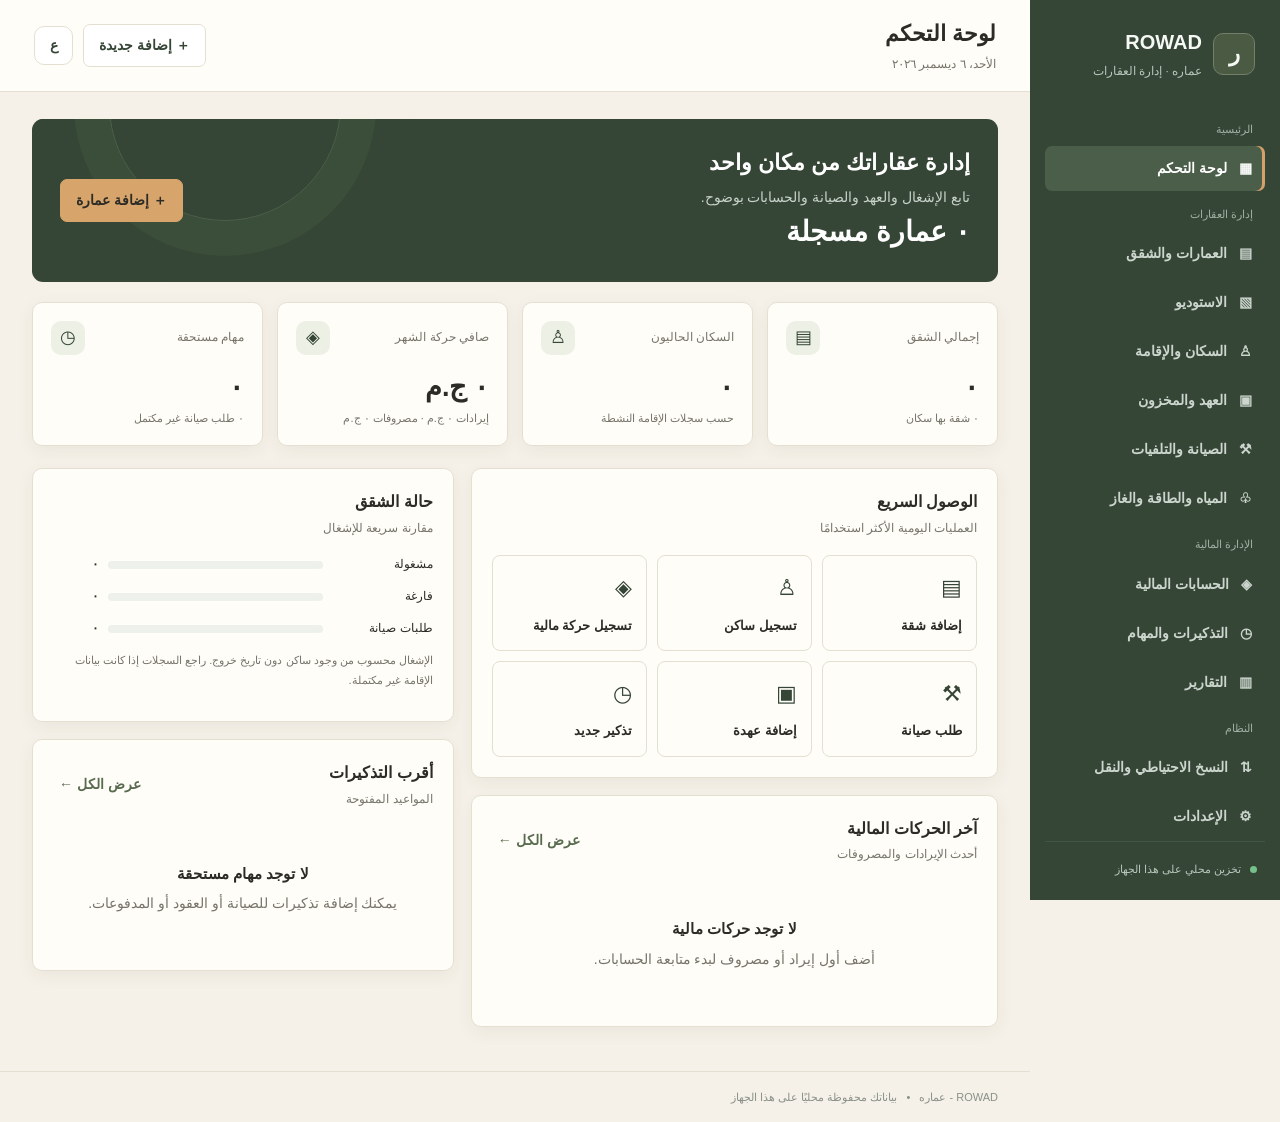
==== commit 56480cf3: "Add refined accessible transitions and micro-interactions to ROWAD" ====
--- a/index.html
+++ b/index.html
@@ -28,6 +28,39 @@
 .permission-list{display:grid;grid-template-columns:repeat(2,minmax(0,1fr));gap:10px;margin:16px 0}.permission-list>div{padding:13px;background:#f7f4eb;border:1px solid var(--line);border-radius:8px}.permission-list b,.permission-list span{display:block}.permission-list b{margin-bottom:5px}.permission-list span{font-size:12px;color:var(--muted);line-height:1.8}.permission-panel>p{line-height:1.9}
 @media(max-width:650px){.permission-list{grid-template-columns:1fr}.topbar{padding:14px 16px}.content{padding:17px 14px}.panel{padding:15px}.hero{padding:20px;align-items:flex-start;flex-direction:column}.hero:after{left:-90px}}
 @media(prefers-reduced-motion:reduce){*,*::before,*::after{scroll-behavior:auto!important;animation:none!important;transition:none!important}}
+
+/* Refined motion system: restrained, purposeful, accessible. */
+:root{--motion-fast:150ms;--motion-base:230ms;--motion-slow:360ms;--ease-out:cubic-bezier(.2,.75,.25,1);--ease-spring:cubic-bezier(.2,.85,.25,1.12)}
+html{scroll-behavior:smooth}
+body{ -webkit-font-smoothing:antialiased; text-rendering:optimizeLegibility}
+#pageContent.page-enter{animation:page-enter var(--motion-slow) var(--ease-out) both}
+@keyframes page-enter{from{opacity:0;transform:translateY(9px)}to{opacity:1;transform:translateY(0)}}
+#pageContent .panel,#pageContent .stat-card,#pageContent .data-card{animation:card-enter 340ms var(--ease-out) both;transition:transform var(--motion-base) var(--ease-out),box-shadow var(--motion-base) var(--ease-out),border-color var(--motion-base) ease}
+#pageContent .panel:nth-child(2),#pageContent .stat-card:nth-child(2),#pageContent .data-card:nth-child(2){animation-delay:35ms}
+#pageContent .panel:nth-child(3),#pageContent .stat-card:nth-child(3),#pageContent .data-card:nth-child(3){animation-delay:65ms}
+#pageContent .panel:nth-child(4),#pageContent .stat-card:nth-child(4),#pageContent .data-card:nth-child(4){animation-delay:95ms}
+@keyframes card-enter{from{opacity:0;transform:translateY(7px)}to{opacity:1;transform:translateY(0)}}
+.button,.nav,.quick-tile,.mobile-menu,.icon-button{transition:background-color var(--motion-fast) ease,color var(--motion-fast) ease,border-color var(--motion-fast) ease,box-shadow var(--motion-base) var(--ease-out),transform var(--motion-fast) var(--ease-out)}
+.button{position:relative;overflow:hidden;isolation:isolate}
+.button::after{content:"";position:absolute;inset:0;background:currentColor;opacity:0;pointer-events:none;transition:opacity var(--motion-fast) ease}
+.button:hover::after{opacity:.045}
+.button:active{transform:translateY(1px) scale(.985)}
+.nav:active,.quick-tile:active{transform:scale(.985)}
+.nav span,.nav svg{transition:transform var(--motion-base) var(--ease-out)}
+.nav:hover span{transform:translateX(-2px)}
+.stat-card:hover,#pageContent .data-card:hover{transform:translateY(-2px);box-shadow:0 9px 24px rgba(55,48,34,.085);border-color:#d4cbb9}
+#pageContent .panel:hover{border-color:#ded5c4}
+a{transition:color var(--motion-fast) ease}
+input,select,textarea{transition:border-color var(--motion-fast) ease,box-shadow var(--motion-fast) ease,background-color var(--motion-fast) ease}
+#pageContent table tbody tr{transition:background-color var(--motion-fast) ease}
+#pageContent img{transition:filter var(--motion-base) ease}
+#pageContent img:hover{filter:saturate(1.035)}
+.modal,.modal-backdrop{animation:modal-enter 190ms var(--ease-out) both}
+@keyframes modal-enter{from{opacity:0}to{opacity:1}}
+.toast{animation:toast-enter 220ms var(--ease-out) both}
+@keyframes toast-enter{from{opacity:0;transform:translateY(8px)}to{opacity:1;transform:translateY(0)}}
+@media(hover:none){.stat-card:hover,#pageContent .data-card:hover,#pageContent .panel:hover{transform:none;box-shadow:var(--shadow)}}
+@media(prefers-reduced-motion:reduce){html{scroll-behavior:auto}#pageContent.page-enter,#pageContent .panel,#pageContent .stat-card,#pageContent .data-card,.modal,.modal-backdrop,.toast{animation:none!important;transition:none!important}.button,.nav,.quick-tile{transition:none!important}}
 </style>
 <title>ROWAD - عماره | إدارة العقارات</title>
 </head>
@@ -62,7 +95,7 @@
 </div>
 <div id="modalRoot"></div><div id="toastRoot" class="toast-root" aria-live="polite"></div>
 <script>
-/* Omran property manager - local-first, IndexedDB */
+/* ROWAD - عماره property manager - local-first, IndexedDB */
 (() => {
 "use strict";
 const DB_NAME="omran-property-manager", DB_VERSION=4, STORE="records", META="meta";
@@ -105,7 +138,7 @@
 function actionButtons(store,id){return `<div class="actions"><button data-action="edit" data-store="${store}" data-id="${id}">تعديل</button><button class="danger-text" data-action="delete" data-store="${store}" data-id="${id}">حذف</button></div>`;}
 function buildingOptions(bs,selected=""){return `<option value="">اختر العمارة</option>`+bs.map(b=>`<option value="${b.id}" ${selected===b.id?"selected":""}>${esc(b.name)}</option>`).join("");}
 function apartmentOptions(aps,bs,selected=""){return `<option value="">اختر الشقة</option>`+aps.map(a=>`<option value="${a.id}" ${selected===a.id?"selected":""}>${esc(buildingName(a.buildingId,bs))} — ${esc(a.number)}</option>`).join("");}
-async function render(){if(!db)return;$("#pageTitle").textContent=pageTitle(state.page);$("#todayLabel").textContent=new Date().toLocaleDateString("ar-EG",{weekday:"long",year:"numeric",month:"long",day:"numeric"});$$(".nav").forEach(b=>b.classList.toggle("active",b.dataset.page===state.page));const reminders=await all("reminders");const due=reminders.filter(r=>!r.done&&r.date<=today()).length;$("#reminderBadge").style.display=due?"inline-block":"none";$("#alertStrip").classList.toggle("hidden",!due);$("#alertStrip").textContent=due?`لديك ${fmt(due)} تذكيرًا أو مهمة مستحقة أو متأخرة. راجع قسم التذكيرات.`:"";const content=$("#pageContent");content.innerHTML=await renderPage(state.page);content.querySelectorAll("[data-action]").forEach(b=>b.addEventListener("click",()=>handleAction(b.dataset.action,b.dataset.store,b.dataset.id)));content.querySelectorAll("[data-page-link]").forEach(b=>b.addEventListener("click",()=>navigate(b.dataset.pageLink)));content.querySelectorAll("[data-filter]").forEach(el=>el.addEventListener("input",()=>{state[el.dataset.filter]=el.value;render();}));content.querySelectorAll("[data-csv]").forEach(b=>b.addEventListener("click",()=>exportCSV(b.dataset.csv)));content.querySelectorAll("[data-print]").forEach(b=>b.addEventListener("click",()=>window.print()));const aptSelect=content.querySelector("#studioApartmentSelect");if(aptSelect)aptSelect.addEventListener("change",()=>{state.studioApartmentId=aptSelect.value;state.search="";render();});for(const searchBox of [content.querySelector("#studioSearch"),content.querySelector("#studioSearchInline")].filter(Boolean))searchBox.addEventListener("change",()=>{state.search=searchBox.value;render();});const studioForm=content.querySelector("#studioUploadForm");if(studioForm)studioForm.addEventListener("submit",uploadStudioFiles);}
+async function render(){if(!db)return;$("#pageTitle").textContent=pageTitle(state.page);$("#todayLabel").textContent=new Date().toLocaleDateString("ar-EG",{weekday:"long",year:"numeric",month:"long",day:"numeric"});$$(".nav").forEach(b=>b.classList.toggle("active",b.dataset.page===state.page));const reminders=await all("reminders");const due=reminders.filter(r=>!r.done&&r.date<=today()).length;$("#reminderBadge").style.display=due?"inline-block":"none";$("#alertStrip").classList.toggle("hidden",!due);$("#alertStrip").textContent=due?`لديك ${fmt(due)} تذكيرًا أو مهمة مستحقة أو متأخرة. راجع قسم التذكيرات.`:"";const content=$("#pageContent");content.classList.remove("page-enter");content.innerHTML=await renderPage(state.page);if(!window.matchMedia("(prefers-reduced-motion: reduce)").matches){void content.offsetWidth;content.classList.add("page-enter");}content.querySelectorAll("[data-action]").forEach(b=>b.addEventListener("click",()=>handleAction(b.dataset.action,b.dataset.store,b.dataset.id)));content.querySelectorAll("[data-page-link]").forEach(b=>b.addEventListener("click",()=>navigate(b.dataset.pageLink)));content.querySelectorAll("[data-filter]").forEach(el=>el.addEventListener("input",()=>{state[el.dataset.filter]=el.value;render();}));content.querySelectorAll("[data-csv]").forEach(b=>b.addEventListener("click",()=>exportCSV(b.dataset.csv)));content.querySelectorAll("[data-print]").forEach(b=>b.addEventListener("click",()=>window.print()));const aptSelect=content.querySelector("#studioApartmentSelect");if(aptSelect)aptSelect.addEventListener("change",()=>{state.studioApartmentId=aptSelect.value;state.search="";render();});for(const searchBox of [content.querySelector("#studioSearch"),content.querySelector("#studioSearchInline")].filter(Boolean))searchBox.addEventListener("change",()=>{state.search=searchBox.value;render();});const studioForm=content.querySelector("#studioUploadForm");if(studioForm)studioForm.addEventListener("submit",uploadStudioFiles);}
 async function renderPage(p){switch(p){case"dashboard":return dashboard();case"buildings":return buildingsPage();case"studio":return studioPage();case"residents":return residentsPage();case"inventory":return inventoryPage();case"maintenance":return maintenancePage();case"utilities":return utilitiesPage();case"finance":return financePage();case"reminders":return remindersPage();case"reports":return reportsPage();case"backup":return backupPage();case"settings":return settingsPage();default:return dashboard();}}
 async function dashboard(){const [bs,aps,rs,ms,ts,rem,inv]=await Promise.all(["buildings","apartments","residents","maintenance","transactions","reminders","inventory"].map(all));const activeResidents=rs.filter(x=>!x.exitDate);const occupied=new Set(activeResidents.map(x=>x.apartmentId));const due=rem.filter(x=>!x.done&&x.date<=today());const month=today().slice(0,7),tx=ts.filter(x=>(x.date||"").startsWith(month));const inc=tx.filter(x=>x.type==="income").reduce((s,x)=>s+Number(x.amount||0),0),out=tx.filter(x=>x.type==="expense").reduce((s,x)=>s+Number(x.amount||0),0);const openM=ms.filter(x=>x.status!=="مكتمل");const recent=[...ts].sort((a,b)=>(b.date||"").localeCompare(a.date||"")).slice(0,5);return `<div class="hero"><div><h2>إدارة عقاراتك من مكان واحد</h2><p>تابع الإشغال والعهد والصيانة والحسابات بوضوح.</p><div class="hero-number">${fmt(bs.length)} عمارة مسجلة</div></div><button class="button" data-action="add" data-store="buildings">＋ إضافة عمارة</button></div><div class="stats-grid">${stat("إجمالي الشقق",fmt(aps.length),"▤",`${fmt(occupied.size)} شقة بها سكان`)}${stat("السكان الحاليون",fmt(activeResidents.length),"♙","حسب سجلات الإقامة النشطة")}${stat("صافي حركة الشهر",money(inc-out),"◈",`إيرادات ${money(inc)} · مصروفات ${money(out)}`)}${stat("مهام مستحقة",fmt(due.length),"◷",`${fmt(openM.length)} طلب صيانة غير مكتمل`)}</div><div class="dashboard-grid"><div><div class="panel">${panelHead("الوصول السريع","العمليات اليومية الأكثر استخدامًا")}<div class="quick-grid"><button class="quick-tile" data-action="add" data-store="apartments"><span>▤</span><b>إضافة شقة</b></button><button class="quick-tile" data-action="add" data-store="residents"><span>♙</span><b>تسجيل ساكن</b></button><button class="quick-tile" data-action="add" data-store="transactions"><span>◈</span><b>تسجيل حركة مالية</b></button><button class="quick-tile" data-action="add" data-store="maintenance"><span>⚒</span><b>طلب صيانة</b></button><button class="quick-tile" data-action="add" data-store="inventory"><span>▣</span><b>إضافة عهدة</b></button><button class="quick-tile" data-action="add" data-store="reminders"><span>◷</span><b>تذكير جديد</b></button></div></div><div class="panel">${panelHead("آخر الحركات المالية","أحدث الإيرادات والمصروفات",`<button class="link-btn" data-page-link="finance">عرض الكل ←</button>`)}${recent.length?table(["التاريخ","البيان","النوع","المبلغ"],recent.map(t=>`<tr><td>${dateFmt(t.date)}</td><td>${esc(t.title)}</td><td>${pill(t.type==="income"?"إيراد":"مصروف",t.type==="income"?"good":"warn")}</td><td>${money(t.amount)}</td></tr>`).join("")):empty("لا توجد حركات مالية","أضف أول إيراد أو مصروف لبدء متابعة الحسابات.")}</div></div><div><div class="panel">${panelHead("حالة الشقق","مقارنة سريعة للإشغال")}<div class="bar-row"><span>مشغولة</span><div class="bar-track"><div class="bar-fill" style="width:${aps.length?Math.min(100,occupied.size/aps.length*100):0}%"></div></div><b>${fmt(occupied.size)}</b></div><div class="bar-row"><span>فارغة</span><div class="bar-track"><div class="bar-fill" style="width:${aps.length?Math.min(100,Math.max(0,aps.length-occupied.size)/aps.length*100):0}%;background:#d5a44c"></div></div><b>${fmt(Math.max(0,aps.length-occupied.size))}</b></div><div class="bar-row"><span>طلبات صيانة</span><div class="bar-track"><div class="bar-fill" style="width:${Math.min(100,openM.length*10)}%;background:#b54c42"></div></div><b>${fmt(openM.length)}</b></div><p class="small-text">الإشغال محسوب من وجود ساكن دون تاريخ خروج. راجع السجلات إذا كانت بيانات الإقامة غير مكتملة.</p></div><div class="panel">${panelHead("أقرب التذكيرات","المواعيد المفتوحة",`<button class="link-btn" data-page-link="reminders">عرض الكل ←</button>`)}${due.length?due.slice(0,5).map(r=>`<div class="bar-row" style="grid-template-columns:1fr auto"><span>${esc(r.title)}<small class="muted" style="display:block">${dateFmt(r.date)}</small></span>${pill(r.date<today()?"متأخر":"اليوم",r.date<today()?"bad":"warn")}</div>`).join(""):empty("لا توجد مهام مستحقة","يمكنك إضافة تذكيرات للصيانة أو العقود أو المدفوعات.")}</div></div></div>`;}
 async function buildingsPage(){const [bs,aps]=await Promise.all([all("buildings"),all("apartments")]);const q=state.search.toLowerCase();const list=bs.filter(b=>(b.name+" "+b.address).toLowerCase().includes(q));return `${sectionHead("العمارات والشقق","إدارة العقارات والوحدات وسعة كل شقة","إضافة عمارة","add-building")}<div class="toolbar"><input class="search" placeholder="ابحث باسم العمارة أو العنوان..." data-filter="search" value="${esc(state.search)}"><button class="button ghost" data-action="add" data-store="apartments">＋ إضافة شقة</button></div><div class="stats-grid">${stat("العمارات",fmt(bs.length),"▤")}${stat("الشقق",fmt(aps.length),"▦")}${stat("إجمالي السعة",fmt(aps.reduce((s,a)=>s+Number(a.capacity||0),0)),"♙","مكانًا للسكن")}${stat("متوسط الشقق/عمارة",bs.length?fmt(aps.length/bs.length):"0","⌂")}</div><div class="panel">${list.length?table(["العمارة","العنوان","الأدوار","عدد الشقق","بيانات التواصل","الإجراءات"],list.map(b=>`<tr><td><b>${esc(b.name)}</b></td><td>${esc(b.address||"—")}</td><td>${fmt(b.floors||0)}</td><td>${aps.filter(a=>a.buildingId===b.id).length}</td><td>${esc(b.phone||"—")}</td><td>${actionButtons("buildings",b.id)} <button class="button small ghost" data-action="view-building" data-id="${b.id}">الشقق</button></td></tr>`).join("")):empty("لا توجد عمارات بعد","أضف العمارة الأولى ثم أضف الشقق التابعة لها.")}</div><div class="panel">${panelHead("قائمة الشقق","رقم الشقة فريد داخل كل عمارة",`<button class="button small ghost" data-csv="apartments">تصدير CSV</button>`)}${aps.length?table(["العمارة","رقم الشقة","الدور","السعة","الحالة","ملاحظات","الإجراءات"],aps.map(a=>`<tr><td>${esc(buildingName(a.buildingId,bs))}</td><td><b>${esc(a.number)}</b></td><td>${esc(a.floor||"—")}</td><td>${fmt(a.capacity||0)}</td><td>${pill(a.status||"متاحة",a.status==="مشغولة"?"good":a.status==="صيانة"?"warn":"")}</td><td>${esc(a.notes||"—")}</td><td>${actionButtons("apartments",a.id)} <button class="button small ghost" data-action="studio-open" data-id="${a.id}">استوديو الصور</button></td></tr>`).join("")):empty("لا توجد شقق","أضف الشقق بعد تسجيل العمارة.")}</div>`;}
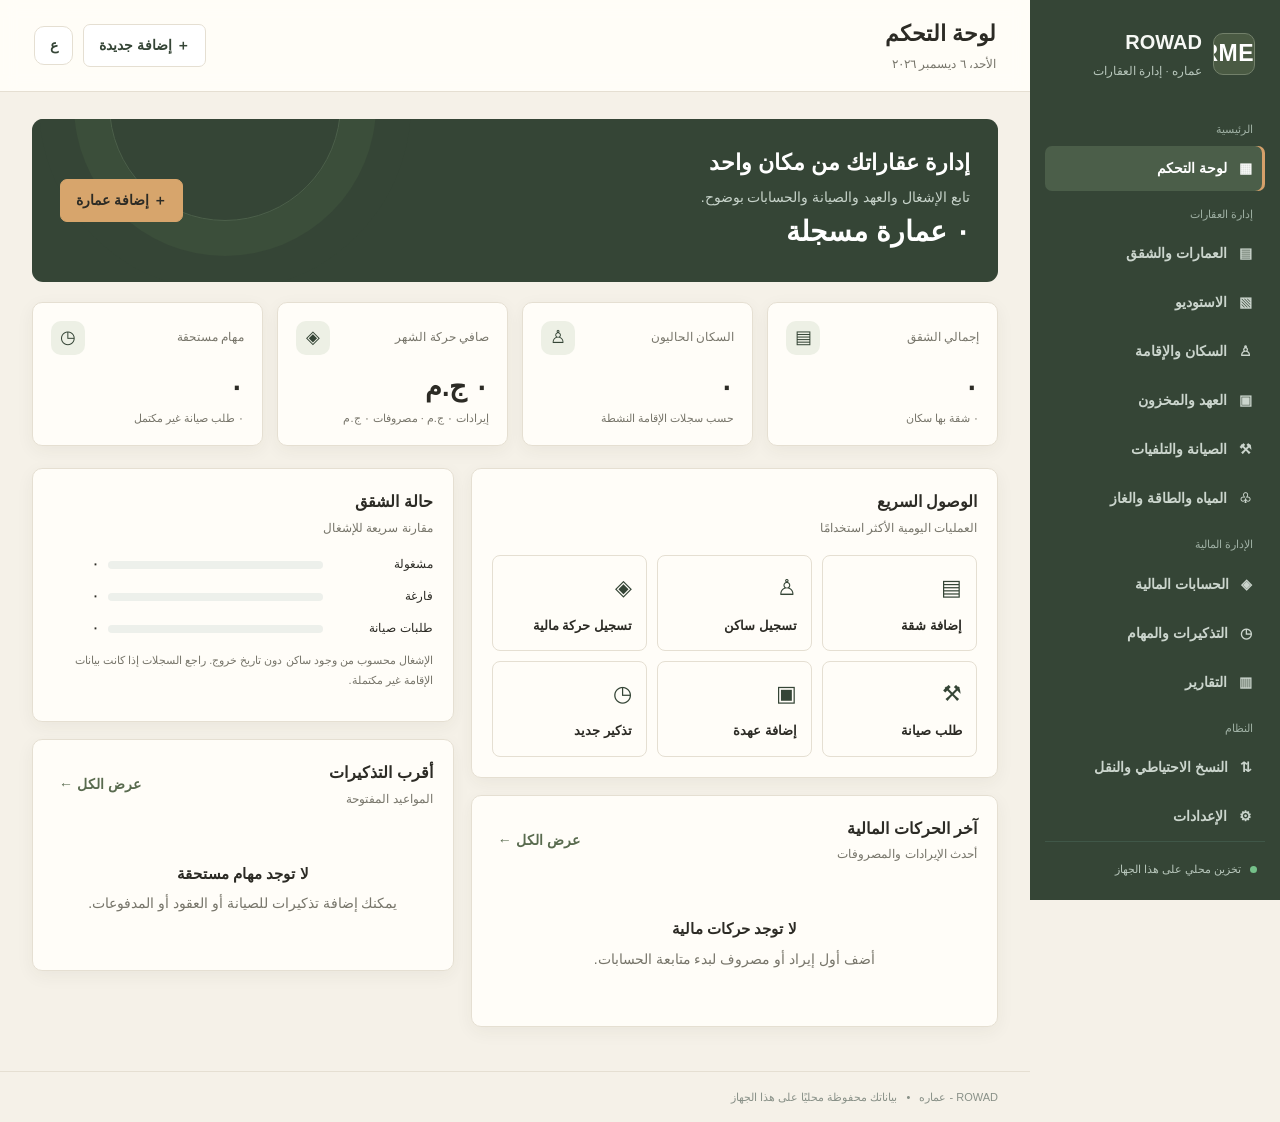
==== commit 6590040e: "Use ROWAD Modern Engineering Facebook logo in app header" ====
--- a/index.html
+++ b/index.html
@@ -6,7 +6,7 @@
 <style>
 
 :root{--bg:#f5f1e8;--panel:#fffdf8;--ink:#2c2b25;--muted:#77756a;--line:#e5dfd2;--green:#354536;--green2:#596b4f;--soft:#edf0e5;--gold:#c58a45;--red:#a94f42;--terracotta:#a85e48;--shadow:0 5px 18px rgba(55,48,34,.055)}
-*{box-sizing:border-box}body{margin:0;background:var(--bg);color:var(--ink);font-family:"Cairo",Tahoma,Arial,sans-serif;font-size:14px}button,input,select,textarea{font:inherit}button{cursor:pointer}.app-shell{min-height:100vh;display:flex}.sidebar{width:250px;background:var(--green);color:#f6f8f4;position:fixed;right:0;top:0;bottom:0;padding:22px 15px;display:flex;flex-direction:column;z-index:20;overflow:auto}.brand{display:flex;align-items:center;gap:11px;padding:4px 10px 26px}.brand-mark{width:42px;height:42px;border:1px solid #6d8575;border-radius:13px;display:grid;place-items:center;font-size:23px;font-weight:800;background:#344b3d}.brand b{display:block;font-size:20px}.brand small{color:#b8c7bc}.nav-label{font-size:11px;color:#9fb0a4;margin:12px 12px 6px}.nav{width:100%;border:0;background:transparent;color:#cbd5cd;text-align:right;padding:11px 13px;border-radius:9px;display:flex;align-items:center;gap:12px;margin:2px 0;font-weight:600}.nav span{flex:1}.nav:hover,.nav.active{background:#3b5243;color:white}.nav.active{box-shadow:inset -3px 0 var(--gold)}.nav-badge{background:#d5a44c;color:#1f3026;border-radius:30px;min-width:8px;height:8px}.sidebar-foot{margin-top:auto;padding:18px 8px 0;color:#b8c7bc;font-size:11px;border-top:1px solid #405748}.status-dot{display:inline-block;width:7px;height:7px;background:#75c18a;border-radius:50%;margin-left:6px}.main{margin-right:250px;width:calc(100% - 250px);min-width:0}.topbar{height:92px;padding:20px 34px;background:rgba(255,255,255,.92);border-bottom:1px solid var(--line);display:flex;align-items:center;gap:14px;position:sticky;top:0;z-index:10}.topbar h1{margin:0;font-size:22px}.topbar p{margin:2px 0 0;color:var(--muted);font-size:12px}.top-actions{margin-right:auto;display:flex;gap:10px;align-items:center}.avatar,.icon-btn{border:1px solid var(--line);background:#fff;border-radius:10px;width:39px;height:39px;color:var(--green);font-weight:800}.mobile-menu{display:none}.content{padding:27px 32px;max-width:1600px;margin:auto;min-height:calc(100vh - 145px)}.footer{padding:16px 32px;color:#899188;font-size:11px;border-top:1px solid var(--line)}.footer span{margin:0 6px}.button{border:1px solid var(--green);background:var(--green);color:white;border-radius:9px;padding:9px 15px;font-weight:700;display:inline-flex;align-items:center;justify-content:center;gap:7px}.button:hover{background:var(--green2)}.button.ghost{background:white;color:var(--green);border-color:var(--line)}.button.danger{background:#fff5f4;border-color:#f0d4d1;color:var(--red)}.button.small{padding:5px 9px;font-size:12px}.button.gold{background:var(--gold);border-color:var(--gold);color:#25352a}.icon-btn{font-size:19px}.hero{background:var(--green);color:white;padding:26px 28px;border-radius:16px;display:flex;align-items:center;gap:20px;justify-content:space-between;margin-bottom:20px;position:relative;overflow:hidden}.hero:after{content:"";position:absolute;width:230px;height:230px;border:1px solid #496354;border-radius:50%;left:8%;top:-130px;box-shadow:0 0 0 35px #304539,0 0 0 70px #2c4034}.hero>*{z-index:1}.hero h2{margin:0 0 5px;font-size:22px}.hero p{margin:0;color:#c6d2c9}.hero .hero-number{font-size:28px;font-weight:800}.hero .button{background:var(--gold);border-color:var(--gold);color:#26382f}.stats-grid{display:grid;grid-template-columns:repeat(4,minmax(0,1fr));gap:14px;margin-bottom:22px}.stat-card,.panel,.data-card{background:var(--panel);border:1px solid var(--line);border-radius:13px;box-shadow:var(--shadow)}.stat-card{padding:18px}.stat-top{display:flex;align-items:center;justify-content:space-between;color:var(--muted);font-size:12px}.stat-icon{width:34px;height:34px;border-radius:10px;display:grid;place-items:center;background:var(--soft);color:var(--green);font-size:18px}.stat-value{font-size:27px;font-weight:800;margin:10px 0 0}.stat-note{font-size:11px;color:var(--muted)}.dashboard-grid{display:grid;grid-template-columns:1.25fr 1fr;gap:17px}.panel{padding:20px;margin-bottom:17px;min-width:0}.panel-head{display:flex;align-items:center;justify-content:space-between;gap:12px;margin-bottom:17px}.panel-head h3{margin:0;font-size:16px}.panel-head p{margin:3px 0 0;color:var(--muted);font-size:12px}.link-btn{border:0;background:transparent;color:var(--green2);font-weight:700}.quick-grid{display:grid;grid-template-columns:repeat(3,1fr);gap:10px}.quick-tile{border:1px solid var(--line);background:#fff;border-radius:11px;padding:14px;text-align:right;display:flex;flex-direction:column;gap:8px;color:var(--ink)}.quick-tile:hover{border-color:#a7b8aa;background:#f9fbf8}.quick-tile b{font-size:13px}.quick-tile span{font-size:22px;color:var(--green)}.section-title{display:flex;justify-content:space-between;align-items:center;margin-bottom:18px;gap:12px}.section-title h2{font-size:20px;margin:0}.section-title p{color:var(--muted);margin:4px 0 0;font-size:12px}.toolbar{display:flex;gap:9px;flex-wrap:wrap;margin-bottom:15px}.field,.search{border:1px solid #dfe5de;background:#fff;border-radius:9px;padding:10px 12px;outline:none;color:var(--ink);width:100%;min-width:0}.field:focus,.search:focus{border-color:#6c8b75;box-shadow:0 0 0 3px #e7eee8}.search{max-width:330px}.toolbar .field{width:auto;min-width:145px}.table-wrap{overflow:auto;border:1px solid var(--line);border-radius:10px}table{width:100%;border-collapse:collapse;white-space:nowrap;background:white}th,td{padding:12px 14px;text-align:right;border-bottom:1px solid #edf0eb;font-size:12px}th{background:#f8f9f6;color:#727c72;font-weight:700}tbody tr:last-child td{border-bottom:0}tbody tr:hover{background:#fbfcfa}.empty{text-align:center;padding:35px 15px;color:var(--muted)}.empty b{display:block;color:var(--ink);font-size:15px;margin-bottom:6px}.pill{display:inline-flex;padding:4px 8px;border-radius:30px;background:#edf1ed;color:#526355;font-size:11px;font-weight:700}.pill.good{background:#e6f4e9;color:#2e7543}.pill.warn{background:#fff3d9;color:#936a19}.pill.bad{background:#fde9e7;color:#a43d35}.pill.blue{background:#e8f1f7;color:#3f6b82}.muted{color:var(--muted)}.two-col{display:grid;grid-template-columns:1fr 1fr;gap:17px}.form-grid{display:grid;grid-template-columns:repeat(2,minmax(0,1fr));gap:13px}.form-field{display:flex;flex-direction:column;gap:6px}.form-field label{font-weight:700;font-size:12px}.form-field.full{grid-column:1/-1}.form-field small{font-size:11px;color:var(--muted)}textarea.field{min-height:80px;resize:vertical}.modal-backdrop{position:fixed;inset:0;background:rgba(18,28,21,.55);z-index:100;display:grid;place-items:center;padding:18px}.modal{width:min(720px,100%);max-height:90vh;overflow:auto;background:white;border-radius:16px;box-shadow:0 20px 70px #0003}.modal-head{display:flex;align-items:center;justify-content:space-between;padding:18px 22px;border-bottom:1px solid var(--line)}.modal-head h3{margin:0;font-size:17px}.modal-body{padding:22px}.modal-foot{padding:15px 22px;border-top:1px solid var(--line);display:flex;gap:9px;justify-content:flex-start}.close-btn{border:0;background:#f1f3ef;border-radius:8px;width:32px;height:32px}.toast-root{position:fixed;bottom:20px;left:20px;z-index:200;display:grid;gap:8px}.toast{padding:12px 16px;background:#24392d;color:white;border-radius:10px;box-shadow:var(--shadow);max-width:min(400px,90vw)}.toast.error{background:#9d3d35}.alert-strip{margin:16px 32px 0;padding:12px 15px;border:1px solid #f0dbad;background:#fff8e8;color:#805f1c;border-radius:10px}.hidden{display:none!important}.bar-row{display:grid;grid-template-columns:100px 1fr 45px;gap:10px;align-items:center;margin:12px 0;font-size:12px}.bar-track{height:8px;background:#edf0eb;border-radius:20px;overflow:hidden}.bar-fill{height:100%;background:var(--green2);border-radius:20px}.resident-photo{width:35px;height:35px;object-fit:cover;border-radius:9px;background:#edf0eb}.file-drop{padding:22px;border:1px dashed #b9c7ba;border-radius:12px;text-align:center;background:#fafbf9}.file-drop input{max-width:100%}.notice{padding:13px 15px;background:#f5f7f2;border-right:3px solid var(--gold);border-radius:7px;color:#586257;font-size:12px;line-height:1.9}.actions{display:flex;gap:6px;align-items:center}.actions button{border:1px solid var(--line);background:white;border-radius:7px;padding:5px 8px;color:var(--green);font-size:12px}.danger-text{color:var(--red)}.mini-metrics{display:flex;gap:8px;flex-wrap:wrap}.metric-chip{padding:8px 11px;background:#f4f6f2;border-radius:8px;font-size:12px}.metric-chip b{margin-right:5px}.tabs{display:flex;gap:5px;border-bottom:1px solid var(--line);margin-bottom:15px;overflow:auto}.tab{padding:10px 13px;border:0;background:none;color:var(--muted);white-space:nowrap}.tab.active{color:var(--green);border-bottom:2px solid var(--green);font-weight:800}.checkline{display:flex;align-items:center;gap:8px}.checkline input{width:17px;height:17px}.danger-zone{border:1px solid #f0d4d1;border-radius:10px;padding:15px}.danger-zone h4{color:var(--red);margin:0 0 8px}.small-text{font-size:11px;color:var(--muted);line-height:1.8}.report-summary{display:grid;grid-template-columns:repeat(3,1fr);gap:10px}.report-box{padding:14px;background:#f6f7f4;border-radius:9px}.report-box small{color:var(--muted);display:block}.report-box b{font-size:19px}.print-only{display:none}.studio-grid{display:grid;grid-template-columns:repeat(auto-fill,minmax(210px,1fr));gap:14px}.studio-card{border:1px solid var(--line);border-radius:12px;overflow:hidden;background:#fff;min-width:0}.studio-thumb{display:block;width:100%;height:210px;object-fit:cover;background:#f2f4f0;cursor:zoom-in}.studio-card-body{padding:12px}.studio-card-title{font-weight:800;overflow-wrap:anywhere}.studio-card-meta{font-size:11px;color:var(--muted);margin:5px 0 10px}.studio-card-actions{display:flex;gap:6px;flex-wrap:wrap}.studio-card-actions .button{padding:6px 9px;font-size:11px}.studio-preview{max-width:100%;max-height:70vh;object-fit:contain;display:block;margin:auto}.studio-toolbar{display:flex;gap:10px;flex-wrap:wrap;align-items:end}.studio-toolbar .form-field{flex:1;min-width:160px}
+*{box-sizing:border-box}body{margin:0;background:var(--bg);color:var(--ink);font-family:"Cairo",Tahoma,Arial,sans-serif;font-size:14px}button,input,select,textarea{font:inherit}button{cursor:pointer}.app-shell{min-height:100vh;display:flex}.sidebar{width:250px;background:var(--green);color:#f6f8f4;position:fixed;right:0;top:0;bottom:0;padding:22px 15px;display:flex;flex-direction:column;z-index:20;overflow:auto}.brand{display:flex;align-items:center;gap:11px;padding:4px 10px 26px}.brand-logo{overflow:hidden;background:#fff;border:1px solid #b41736;border-radius:10px;padding:0}.brand-logo img{width:100%;height:100%;object-fit:contain;display:block}.brand-logo-fallback{background:#b41736;color:#fff;font-size:12px;letter-spacing:.5px}.brand-mark{width:42px;height:42px;border:1px solid #6d8575;border-radius:13px;display:grid;place-items:center;font-size:23px;font-weight:800;background:#344b3d}.brand b{display:block;font-size:20px}.brand small{color:#b8c7bc}.nav-label{font-size:11px;color:#9fb0a4;margin:12px 12px 6px}.nav{width:100%;border:0;background:transparent;color:#cbd5cd;text-align:right;padding:11px 13px;border-radius:9px;display:flex;align-items:center;gap:12px;margin:2px 0;font-weight:600}.nav span{flex:1}.nav:hover,.nav.active{background:#3b5243;color:white}.nav.active{box-shadow:inset -3px 0 var(--gold)}.nav-badge{background:#d5a44c;color:#1f3026;border-radius:30px;min-width:8px;height:8px}.sidebar-foot{margin-top:auto;padding:18px 8px 0;color:#b8c7bc;font-size:11px;border-top:1px solid #405748}.status-dot{display:inline-block;width:7px;height:7px;background:#75c18a;border-radius:50%;margin-left:6px}.main{margin-right:250px;width:calc(100% - 250px);min-width:0}.topbar{height:92px;padding:20px 34px;background:rgba(255,255,255,.92);border-bottom:1px solid var(--line);display:flex;align-items:center;gap:14px;position:sticky;top:0;z-index:10}.topbar h1{margin:0;font-size:22px}.topbar p{margin:2px 0 0;color:var(--muted);font-size:12px}.top-actions{margin-right:auto;display:flex;gap:10px;align-items:center}.avatar,.icon-btn{border:1px solid var(--line);background:#fff;border-radius:10px;width:39px;height:39px;color:var(--green);font-weight:800}.mobile-menu{display:none}.content{padding:27px 32px;max-width:1600px;margin:auto;min-height:calc(100vh - 145px)}.footer{padding:16px 32px;color:#899188;font-size:11px;border-top:1px solid var(--line)}.footer span{margin:0 6px}.button{border:1px solid var(--green);background:var(--green);color:white;border-radius:9px;padding:9px 15px;font-weight:700;display:inline-flex;align-items:center;justify-content:center;gap:7px}.button:hover{background:var(--green2)}.button.ghost{background:white;color:var(--green);border-color:var(--line)}.button.danger{background:#fff5f4;border-color:#f0d4d1;color:var(--red)}.button.small{padding:5px 9px;font-size:12px}.button.gold{background:var(--gold);border-color:var(--gold);color:#25352a}.icon-btn{font-size:19px}.hero{background:var(--green);color:white;padding:26px 28px;border-radius:16px;display:flex;align-items:center;gap:20px;justify-content:space-between;margin-bottom:20px;position:relative;overflow:hidden}.hero:after{content:"";position:absolute;width:230px;height:230px;border:1px solid #496354;border-radius:50%;left:8%;top:-130px;box-shadow:0 0 0 35px #304539,0 0 0 70px #2c4034}.hero>*{z-index:1}.hero h2{margin:0 0 5px;font-size:22px}.hero p{margin:0;color:#c6d2c9}.hero .hero-number{font-size:28px;font-weight:800}.hero .button{background:var(--gold);border-color:var(--gold);color:#26382f}.stats-grid{display:grid;grid-template-columns:repeat(4,minmax(0,1fr));gap:14px;margin-bottom:22px}.stat-card,.panel,.data-card{background:var(--panel);border:1px solid var(--line);border-radius:13px;box-shadow:var(--shadow)}.stat-card{padding:18px}.stat-top{display:flex;align-items:center;justify-content:space-between;color:var(--muted);font-size:12px}.stat-icon{width:34px;height:34px;border-radius:10px;display:grid;place-items:center;background:var(--soft);color:var(--green);font-size:18px}.stat-value{font-size:27px;font-weight:800;margin:10px 0 0}.stat-note{font-size:11px;color:var(--muted)}.dashboard-grid{display:grid;grid-template-columns:1.25fr 1fr;gap:17px}.panel{padding:20px;margin-bottom:17px;min-width:0}.panel-head{display:flex;align-items:center;justify-content:space-between;gap:12px;margin-bottom:17px}.panel-head h3{margin:0;font-size:16px}.panel-head p{margin:3px 0 0;color:var(--muted);font-size:12px}.link-btn{border:0;background:transparent;color:var(--green2);font-weight:700}.quick-grid{display:grid;grid-template-columns:repeat(3,1fr);gap:10px}.quick-tile{border:1px solid var(--line);background:#fff;border-radius:11px;padding:14px;text-align:right;display:flex;flex-direction:column;gap:8px;color:var(--ink)}.quick-tile:hover{border-color:#a7b8aa;background:#f9fbf8}.quick-tile b{font-size:13px}.quick-tile span{font-size:22px;color:var(--green)}.section-title{display:flex;justify-content:space-between;align-items:center;margin-bottom:18px;gap:12px}.section-title h2{font-size:20px;margin:0}.section-title p{color:var(--muted);margin:4px 0 0;font-size:12px}.toolbar{display:flex;gap:9px;flex-wrap:wrap;margin-bottom:15px}.field,.search{border:1px solid #dfe5de;background:#fff;border-radius:9px;padding:10px 12px;outline:none;color:var(--ink);width:100%;min-width:0}.field:focus,.search:focus{border-color:#6c8b75;box-shadow:0 0 0 3px #e7eee8}.search{max-width:330px}.toolbar .field{width:auto;min-width:145px}.table-wrap{overflow:auto;border:1px solid var(--line);border-radius:10px}table{width:100%;border-collapse:collapse;white-space:nowrap;background:white}th,td{padding:12px 14px;text-align:right;border-bottom:1px solid #edf0eb;font-size:12px}th{background:#f8f9f6;color:#727c72;font-weight:700}tbody tr:last-child td{border-bottom:0}tbody tr:hover{background:#fbfcfa}.empty{text-align:center;padding:35px 15px;color:var(--muted)}.empty b{display:block;color:var(--ink);font-size:15px;margin-bottom:6px}.pill{display:inline-flex;padding:4px 8px;border-radius:30px;background:#edf1ed;color:#526355;font-size:11px;font-weight:700}.pill.good{background:#e6f4e9;color:#2e7543}.pill.warn{background:#fff3d9;color:#936a19}.pill.bad{background:#fde9e7;color:#a43d35}.pill.blue{background:#e8f1f7;color:#3f6b82}.muted{color:var(--muted)}.two-col{display:grid;grid-template-columns:1fr 1fr;gap:17px}.form-grid{display:grid;grid-template-columns:repeat(2,minmax(0,1fr));gap:13px}.form-field{display:flex;flex-direction:column;gap:6px}.form-field label{font-weight:700;font-size:12px}.form-field.full{grid-column:1/-1}.form-field small{font-size:11px;color:var(--muted)}textarea.field{min-height:80px;resize:vertical}.modal-backdrop{position:fixed;inset:0;background:rgba(18,28,21,.55);z-index:100;display:grid;place-items:center;padding:18px}.modal{width:min(720px,100%);max-height:90vh;overflow:auto;background:white;border-radius:16px;box-shadow:0 20px 70px #0003}.modal-head{display:flex;align-items:center;justify-content:space-between;padding:18px 22px;border-bottom:1px solid var(--line)}.modal-head h3{margin:0;font-size:17px}.modal-body{padding:22px}.modal-foot{padding:15px 22px;border-top:1px solid var(--line);display:flex;gap:9px;justify-content:flex-start}.close-btn{border:0;background:#f1f3ef;border-radius:8px;width:32px;height:32px}.toast-root{position:fixed;bottom:20px;left:20px;z-index:200;display:grid;gap:8px}.toast{padding:12px 16px;background:#24392d;color:white;border-radius:10px;box-shadow:var(--shadow);max-width:min(400px,90vw)}.toast.error{background:#9d3d35}.alert-strip{margin:16px 32px 0;padding:12px 15px;border:1px solid #f0dbad;background:#fff8e8;color:#805f1c;border-radius:10px}.hidden{display:none!important}.bar-row{display:grid;grid-template-columns:100px 1fr 45px;gap:10px;align-items:center;margin:12px 0;font-size:12px}.bar-track{height:8px;background:#edf0eb;border-radius:20px;overflow:hidden}.bar-fill{height:100%;background:var(--green2);border-radius:20px}.resident-photo{width:35px;height:35px;object-fit:cover;border-radius:9px;background:#edf0eb}.file-drop{padding:22px;border:1px dashed #b9c7ba;border-radius:12px;text-align:center;background:#fafbf9}.file-drop input{max-width:100%}.notice{padding:13px 15px;background:#f5f7f2;border-right:3px solid var(--gold);border-radius:7px;color:#586257;font-size:12px;line-height:1.9}.actions{display:flex;gap:6px;align-items:center}.actions button{border:1px solid var(--line);background:white;border-radius:7px;padding:5px 8px;color:var(--green);font-size:12px}.danger-text{color:var(--red)}.mini-metrics{display:flex;gap:8px;flex-wrap:wrap}.metric-chip{padding:8px 11px;background:#f4f6f2;border-radius:8px;font-size:12px}.metric-chip b{margin-right:5px}.tabs{display:flex;gap:5px;border-bottom:1px solid var(--line);margin-bottom:15px;overflow:auto}.tab{padding:10px 13px;border:0;background:none;color:var(--muted);white-space:nowrap}.tab.active{color:var(--green);border-bottom:2px solid var(--green);font-weight:800}.checkline{display:flex;align-items:center;gap:8px}.checkline input{width:17px;height:17px}.danger-zone{border:1px solid #f0d4d1;border-radius:10px;padding:15px}.danger-zone h4{color:var(--red);margin:0 0 8px}.small-text{font-size:11px;color:var(--muted);line-height:1.8}.report-summary{display:grid;grid-template-columns:repeat(3,1fr);gap:10px}.report-box{padding:14px;background:#f6f7f4;border-radius:9px}.report-box small{color:var(--muted);display:block}.report-box b{font-size:19px}.print-only{display:none}.studio-grid{display:grid;grid-template-columns:repeat(auto-fill,minmax(210px,1fr));gap:14px}.studio-card{border:1px solid var(--line);border-radius:12px;overflow:hidden;background:#fff;min-width:0}.studio-thumb{display:block;width:100%;height:210px;object-fit:cover;background:#f2f4f0;cursor:zoom-in}.studio-card-body{padding:12px}.studio-card-title{font-weight:800;overflow-wrap:anywhere}.studio-card-meta{font-size:11px;color:var(--muted);margin:5px 0 10px}.studio-card-actions{display:flex;gap:6px;flex-wrap:wrap}.studio-card-actions .button{padding:6px 9px;font-size:11px}.studio-preview{max-width:100%;max-height:70vh;object-fit:contain;display:block;margin:auto}.studio-toolbar{display:flex;gap:10px;flex-wrap:wrap;align-items:end}.studio-toolbar .form-field{flex:1;min-width:160px}
 @media(max-width:1100px){.stats-grid{grid-template-columns:repeat(2,1fr)}.content{padding:22px}.topbar{padding:18px 22px}.dashboard-grid{grid-template-columns:1fr}}
 @media(max-width:760px){.sidebar{transform:translateX(105%);transition:transform .2s;width:270px;box-shadow:-12px 0 30px #0002}.sidebar.open{transform:translateX(0)}.main{margin-right:0;width:100%}.mobile-menu{display:block}.topbar{height:78px;padding:12px 15px}.topbar h1{font-size:18px}.topbar p{font-size:10px}.top-actions .button{padding:8px 10px;font-size:12px}.content{padding:17px 13px}.hero{padding:20px;align-items:flex-start;flex-direction:column}.hero h2{font-size:19px}.stats-grid{gap:9px}.stat-card{padding:13px}.stat-value{font-size:23px}.dashboard-grid,.two-col{grid-template-columns:1fr}.quick-grid{grid-template-columns:repeat(2,1fr)}.form-grid{grid-template-columns:1fr}.form-field.full{grid-column:auto}.section-title{align-items:flex-start}.section-title h2{font-size:18px}.search{max-width:none;flex:1}.toolbar .field{flex:1;min-width:120px}.panel{padding:14px}.report-summary{grid-template-columns:1fr 1fr}.footer{padding:14px}.alert-strip{margin:10px 13px 0}.modal-backdrop{padding:8px}.modal-body{padding:15px}.modal-head,.modal-foot{padding:14px 15px}}
 @media print{.sidebar,.topbar,.footer,.toolbar,.button,.actions,.mobile-menu{display:none!important}.main{margin:0;width:100%}.content{padding:0}.panel,.stat-card{box-shadow:none;break-inside:avoid}.print-only{display:block}body{background:white}}
@@ -67,7 +67,7 @@
 <body>
 <div class="app-shell">
 <aside class="sidebar" id="sidebar">
-  <div class="brand"><div class="brand-mark">ر</div><div><b>ROWAD</b><small>عماره · إدارة العقارات</small></div></div>
+  <div class="brand"><div class="brand-mark brand-logo"><img src="https://graph.facebook.com/RowadModernEngineering/picture?type=large" alt="شعار ROWAD Modern Engineering" onerror="this.style.display='none';this.parentElement.classList.add('brand-logo-fallback');this.parentElement.textContent='RME';"></div><div><b>ROWAD</b><small>عماره · إدارة العقارات</small></div></div>
   <div class="nav-label">الرئيسية</div>
   <button class="nav active" data-page="dashboard">▦ <span>لوحة التحكم</span></button>
   <div class="nav-label">إدارة العقارات</div>
